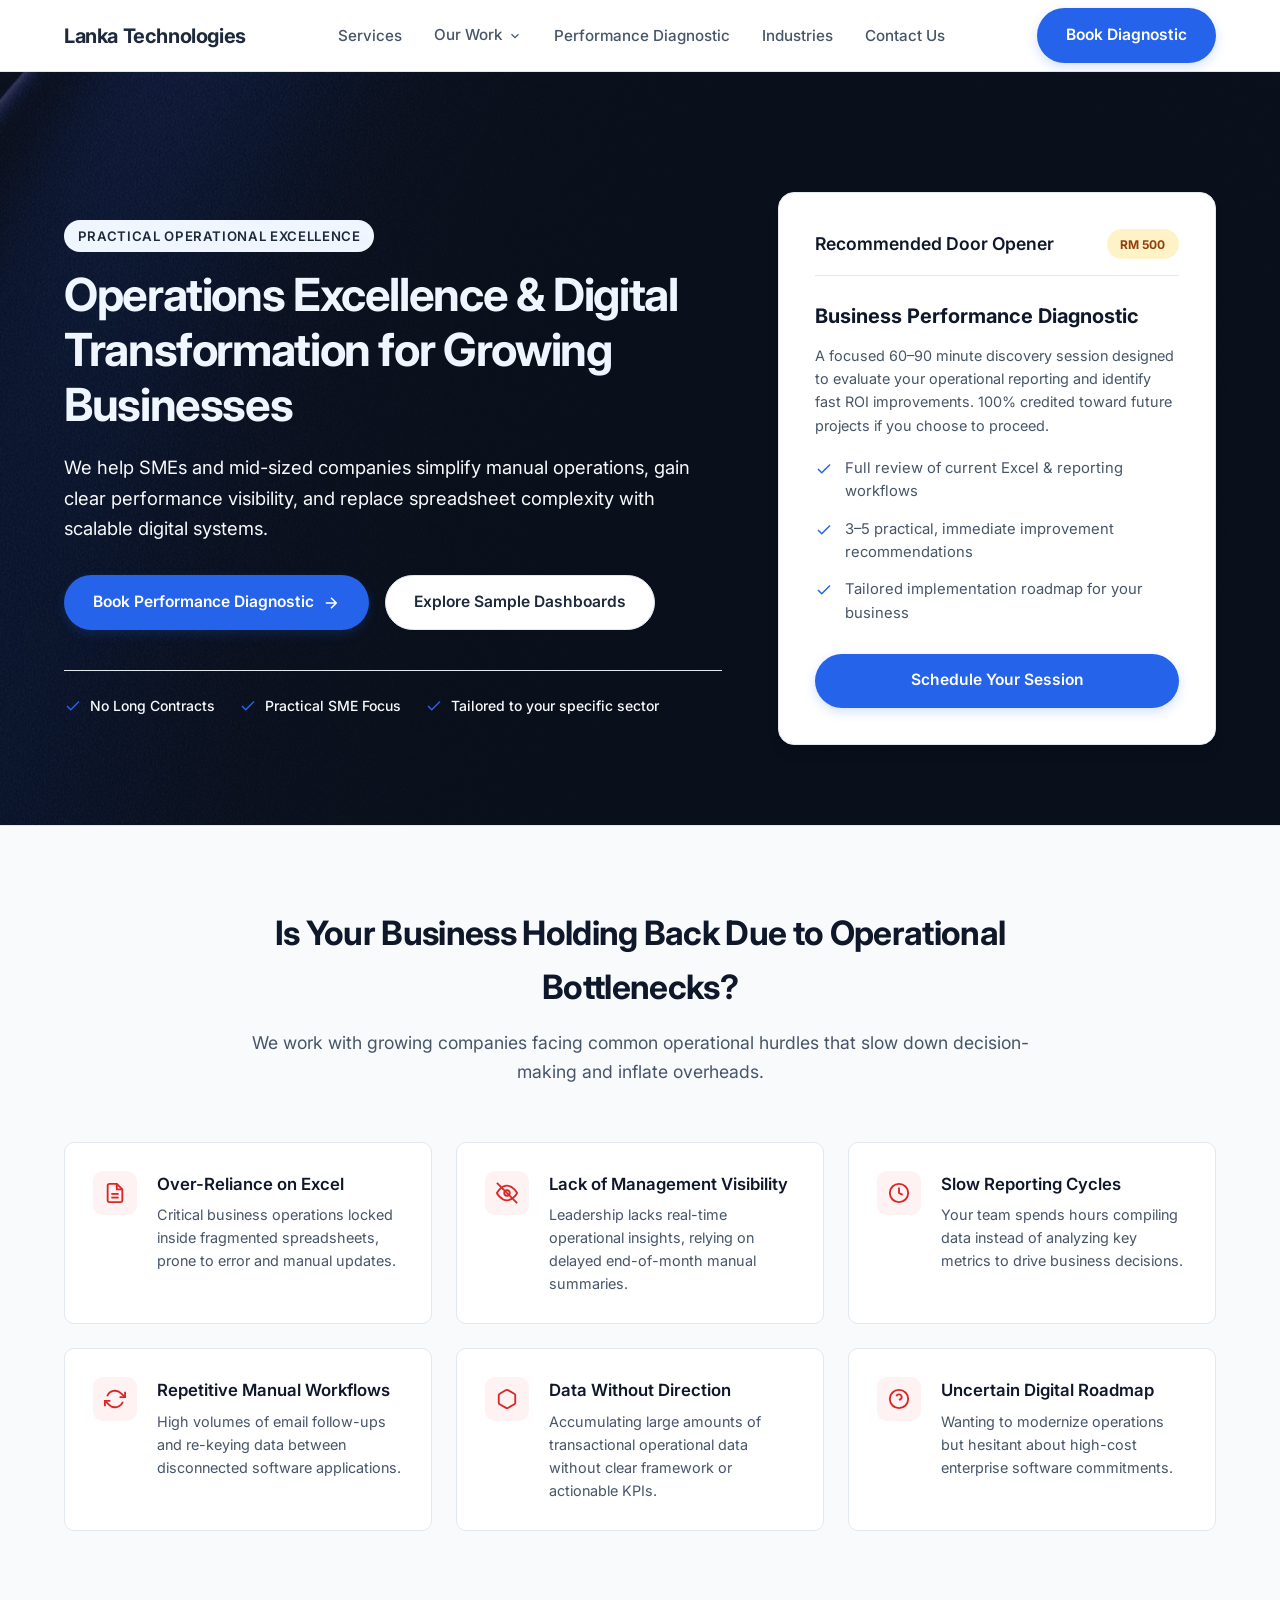
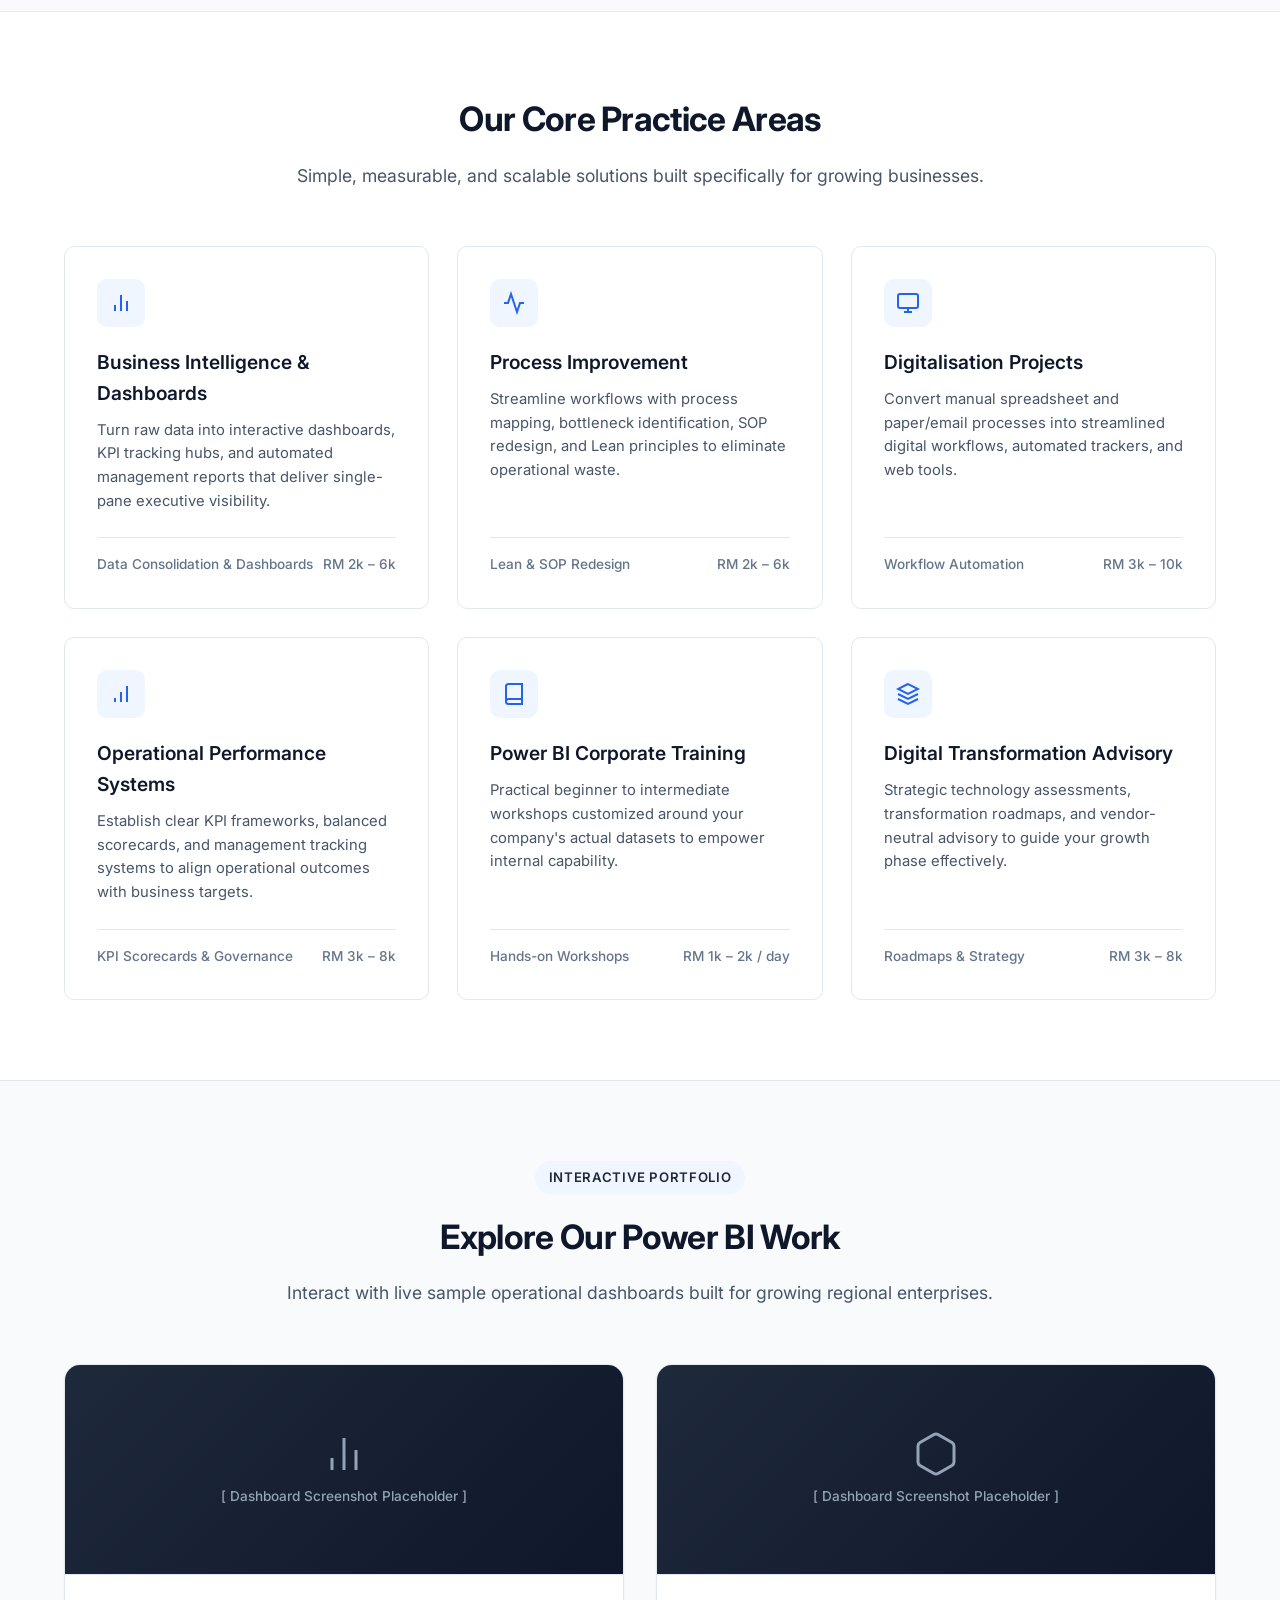
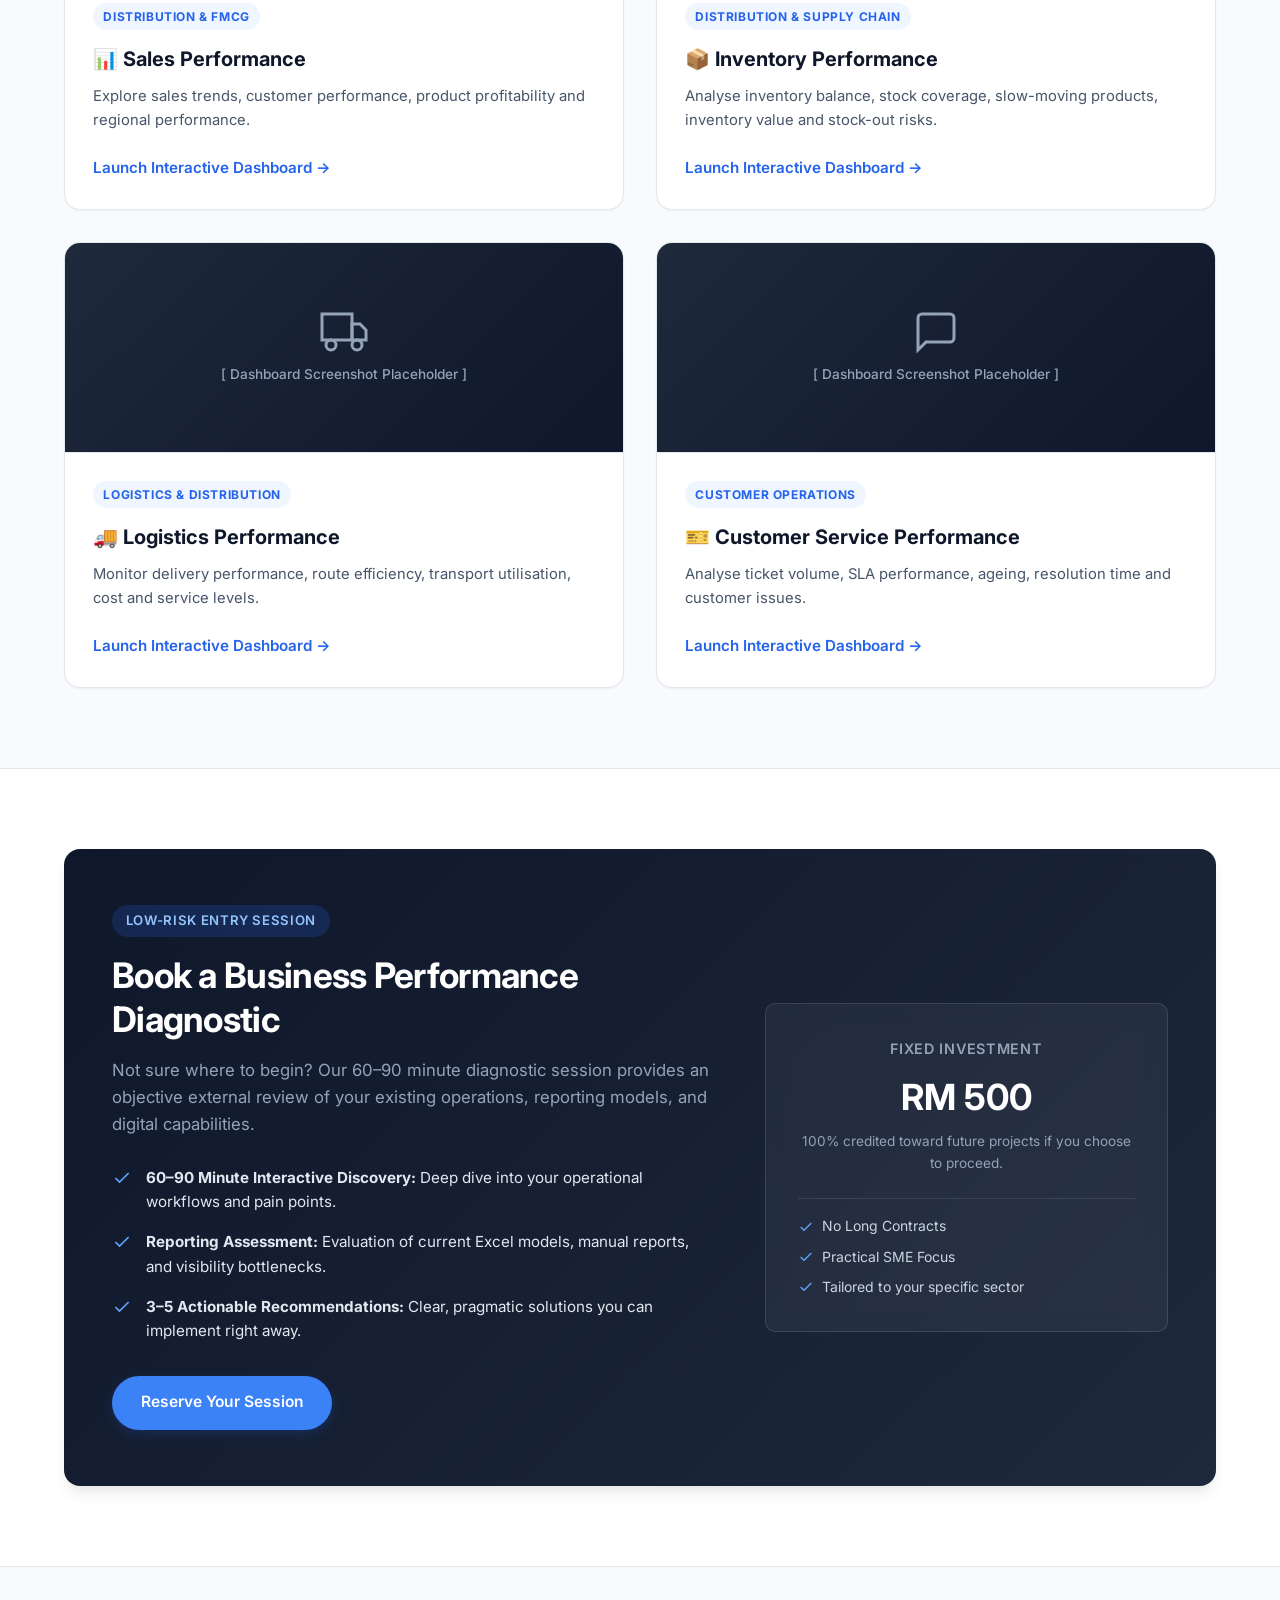
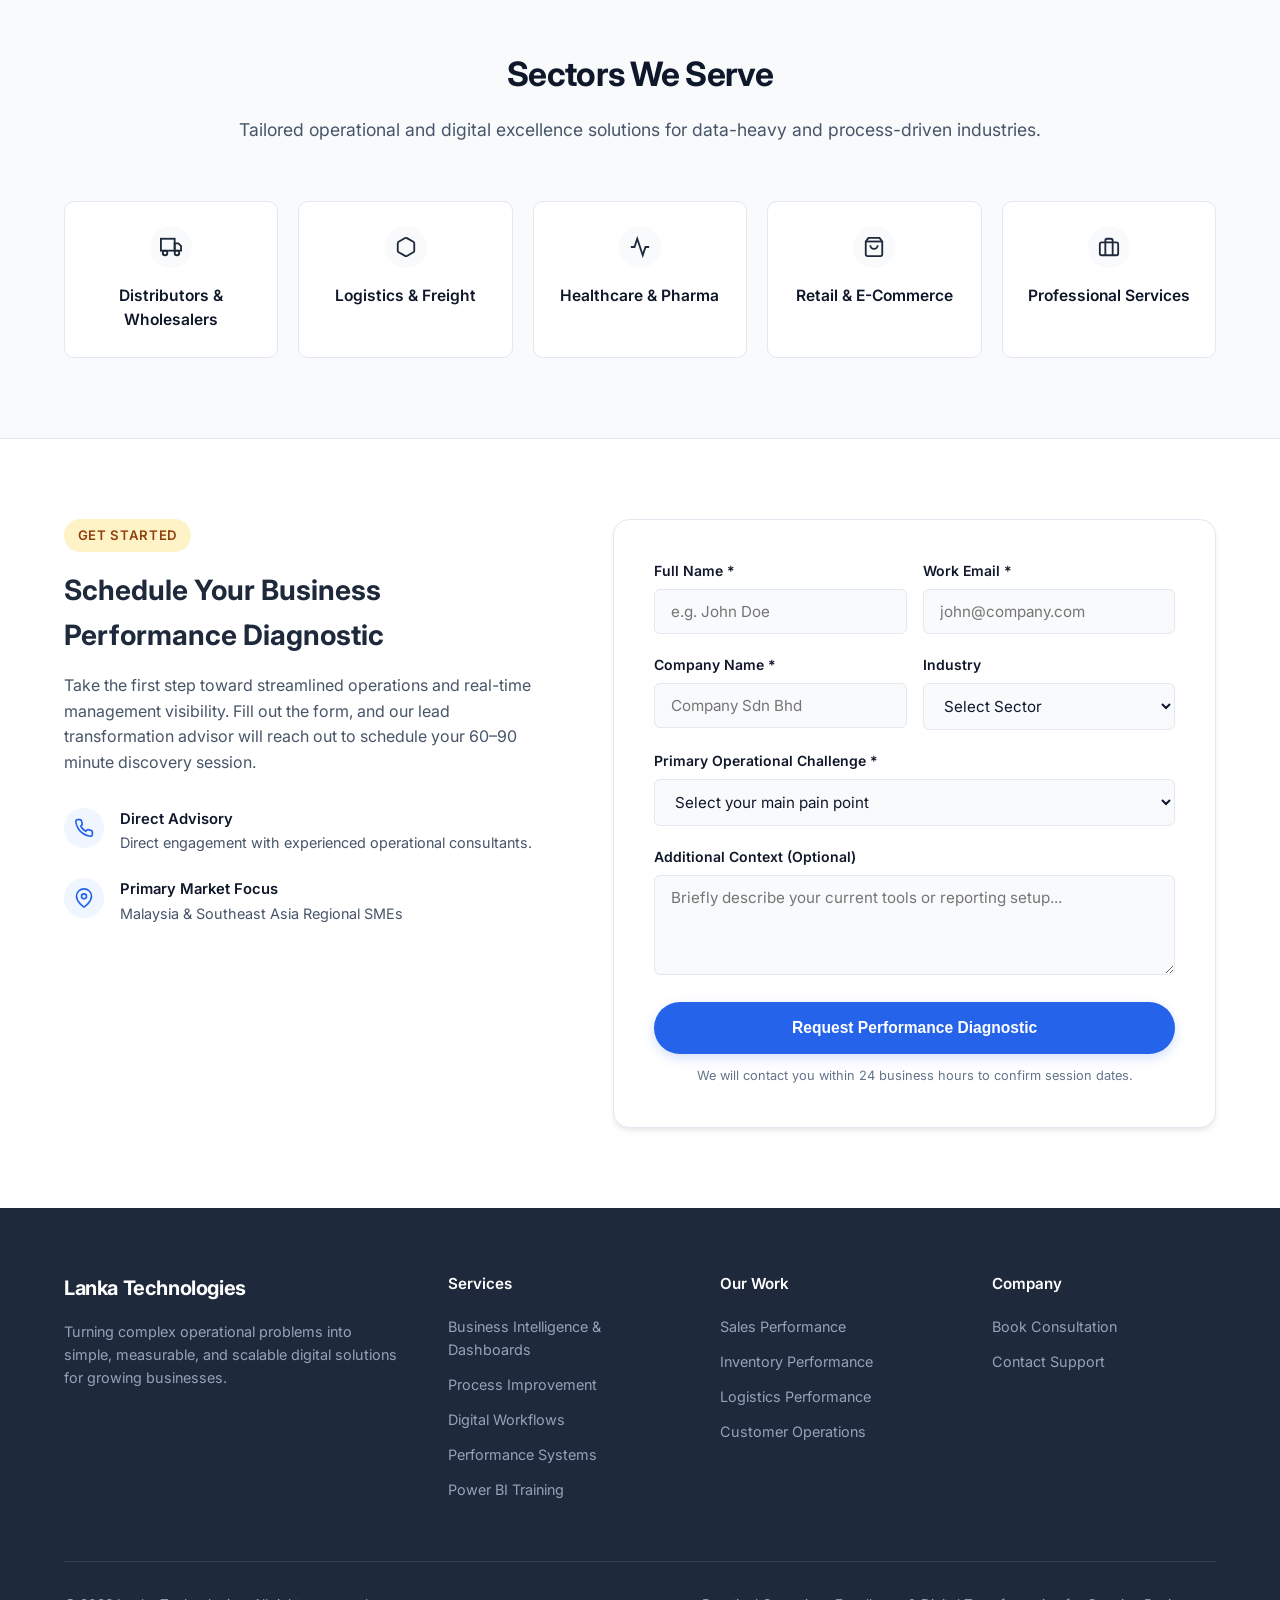
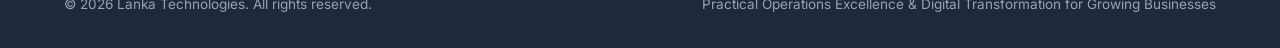
==== index.html @ 957563a3 "Add files via upload adding our work section and powerbi dashboard placeholders" ====
<!DOCTYPE html>
<html lang="en">
<head>
    <meta charset="UTF-8">
    <meta name="viewport" content="width=device-width, initial-scale=1.0">
    <title>Lanka Technologies | Operational Excellence & Digital Transformation</title>
    <meta name="description" content="Practical digital transformation, Business Intelligence dashboards, and process optimization for growing businesses and SMEs.">
    
    <!-- Google Fonts: Inter -->
    <link rel="preconnect" href="https://fonts.googleapis.com">
    <link rel="preconnect" href="https://fonts.gstatic.com" crossorigin>
    <link href="https://fonts.googleapis.com/css2?family=Inter:wght@300;400;500;600;700&display=swap" rel="stylesheet">
    
    <style>
        /* ==========================================================================
           1. RESET & VARIABLES
           ========================================================================== */
        :root {
            --bg-main: #FFFFFF;
            --bg-secondary: #F8FAFC;
            --bg-accent: #F1F5F9;
            --bg-card: #FFFFFF;
            
            --text-primary: #0F172A;
            --text-secondary: #475569;
            --text-muted: #64748B;
            --text-light: #F8FAFC;

            --brand-primary: #1E293B;
            --brand-accent: #2563EB;
            --brand-accent-hover: #1D4ED8;
            --brand-light: #EFF6FF;
            --border-color: #E2E8F0;

            --shadow-sm: 0 1px 2px 0 rgba(0, 0, 0, 0.05);
            --shadow-md: 0 4px 6px -1px rgba(0, 0, 0, 0.07), 0 2px 4px -1px rgba(0, 0, 0, 0.04);
            --shadow-lg: 0 10px 15px -3px rgba(0, 0, 0, 0.08), 0 4px 6px -2px rgba(0, 0, 0, 0.03);

            --radius-sm: 6px;
            --radius-md: 10px;
            --radius-lg: 16px;
            --radius-pill: 9999px;

            --font-family: 'Inter', system-ui, -apple-system, BlinkMacSystemFont, "Segoe UI", Roboto, sans-serif;
            --transition: all 0.25s ease-in-out;
        }

        *, *::before, *::after {
            box-sizing: border-box;
            margin: 0;
            padding: 0;
        }

        html {
            scroll-behavior: smooth;
            font-size: 16px;
        }

        body {
            font-family: var(--font-family);
            background-color: var(--bg-main);
            color: var(--text-primary);
            line-height: 1.6;
            -webkit-font-smoothing: antialiased;
        }

        a {
            color: inherit;
            text-decoration: none;
        }

        ul {
            list-style: none;
        }

        img {
            max-width: 100%;
            display: block;
        }

        /* ==========================================================================
           2. REUSABLE COMPONENTS & UTILITIES
           ========================================================================== */
        .container {
            width: 100%;
            max-width: 1200px;
            margin: 0 auto;
            padding: 0 1.5rem;
        }

        .section {
            padding: 5rem 0;
        }

        .section-gray {
            background-color: var(--bg-secondary);
            border-top: 1px solid var(--border-color);
            border-bottom: 1px solid var(--border-color);
        }

        .badge {
            display: inline-block;
            padding: 0.35rem 0.85rem;
            background-color: var(--brand-light);
            color: var(--brand-primary);
            font-size: 0.825rem;
            font-weight: 600;
            border-radius: var(--radius-pill);
            text-transform: uppercase;
            letter-spacing: 0.05em;
            margin-bottom: 1rem;
        }

        .section-header {
            text-align: center;
            max-width: 820px;
            margin: 0 auto 3.5rem auto;
        }

        .section-header h2 {
            font-size: 2.1rem;
            font-weight: 700;
            color: var(--text-primary);
            letter-spacing: -0.02em;
            margin-bottom: 1rem;
        }

        .section-header p {
            font-size: 1.1rem;
            color: var(--text-secondary);
        }

        /* Buttons (Soft & Rounded) */
        .btn {
            display: inline-flex;
            align-items: center;
            justify-content: center;
            gap: 0.5rem;
            padding: 0.85rem 1.75rem;
            font-size: 0.975rem;
            font-weight: 600;
            border-radius: var(--radius-pill);
            transition: var(--transition);
            cursor: pointer;
            border: 1px solid transparent;
            text-align: center;
        }

        .btn-primary {
            background-color: var(--brand-accent);
            color: #FFFFFF;
            box-shadow: 0 4px 12px rgba(37, 99, 235, 0.2);
        }

        .btn-primary:hover {
            background-color: var(--brand-accent-hover);
            box-shadow: 0 6px 16px rgba(37, 99, 235, 0.3);
            transform: translateY(-1px);
        }

        .btn-primary:disabled {
            background-color: #93C5FD;
            cursor: not-allowed;
            transform: none;
            box-shadow: none;
        }

        .btn-secondary {
            background-color: #FFFFFF;
            color: var(--brand-primary);
            border-color: var(--border-color);
            box-shadow: var(--shadow-sm);
        }

        .btn-secondary:hover {
            background-color: var(--bg-accent);
            border-color: #CBD5E1;
            transform: translateY(-1px);
        }

        .btn-block {
            width: 100%;
        }

        /* Card Component */
        .card {
            background: var(--bg-card);
            border: 1px solid var(--border-color);
            border-radius: var(--radius-md);
            padding: 2rem;
            transition: var(--transition);
        }

        .card:hover {
            box-shadow: var(--shadow-md);
            border-color: #CBD5E1;
        }

        /* ==========================================================================
           3. NAVBAR & DROPDOWN MENU
           ========================================================================== */
        .navbar {
            position: sticky;
            top: 0;
            z-index: 1000;
            background-color: rgba(255, 255, 255, 0.95);
            backdrop-filter: blur(8px);
            border-bottom: 1px solid var(--border-color);
            height: 72px;
            display: flex;
            align-items: center;
        }

        .navbar .container {
            display: flex;
            align-items: center;
            justify-content: space-between;
        }

        .logo {
            display: flex;
            align-items: center;
            gap: 0.6rem;
            font-weight: 700;
            font-size: 1.25rem;
            color: var(--brand-primary);
            letter-spacing: -0.02em;
        }

        .nav-links {
            display: flex;
            align-items: center;
            gap: 2rem;
        }

        .nav-links a {
            font-size: 0.95rem;
            font-weight: 500;
            color: var(--text-secondary);
            transition: var(--transition);
        }

        .nav-links a:hover {
            color: var(--brand-accent);
        }

        .nav-cta {
            display: flex;
            align-items: center;
            gap: 1rem;
        }

        .dropdown {
            position: relative;
        }

        .dropdown-toggle {
            display: flex;
            align-items: center;
            gap: 0.35rem;
            cursor: pointer;
            font-weight: 500;
            color: var(--text-secondary);
        }

        .dropdown-menu {
            position: absolute;
            top: 100%;
            left: 0;
            background: #FFFFFF;
            border: 1px solid var(--border-color);
            border-radius: var(--radius-md);
            box-shadow: var(--shadow-lg);
            min-width: 270px;
            padding: 0.5rem 0;
            opacity: 0;
            visibility: hidden;
            transform: translateY(10px);
            transition: var(--transition);
            z-index: 1100;
        }

        .dropdown:hover .dropdown-menu {
            opacity: 1;
            visibility: visible;
            transform: translateY(0);
        }

        .dropdown-menu a {
            display: block;
            padding: 0.65rem 1.25rem;
            font-size: 0.9rem;
            color: var(--text-primary);
            transition: var(--transition);
        }

        .dropdown-menu a:hover {
            background-color: var(--brand-light);
            color: var(--brand-accent);
        }

        .hamburger {
            display: none;
            background: none;
            border: none;
            cursor: pointer;
            padding: 0.5rem;
        }

        .hamburger span {
            display: block;
            width: 24px;
            height: 2px;
            background-color: var(--brand-primary);
            margin: 5px 0;
            transition: var(--transition);
        }

        /* ==========================================================================
           4. HERO SECTION
           ========================================================================== */
        .hero {
            position: relative;
            overflow: hidden;
            background-color: #0F172A;
            color: var(--text-primary);
            padding: 120px 0 80px;
        }

        .hero::before {
            content: '';
            position: absolute;
            top: 0; left: 0; right: 0; bottom: 0;
            background-image: url('images/hero-bg4.jpg');
            background-position: center;
            background-repeat: no-repeat;
            opacity: 0.35;
            z-index: 0;
            pointer-events: none;
        }

        .hero .container, .hero > * {
            position: relative;
            z-index: 1;
        }

        .hero-grid {
            display: grid;
            grid-template-columns: 1.2fr 0.8fr;
            gap: 3.5rem;
            align-items: center;
        }

        .hero-content h1 {
            font-size: 2.85rem;
            line-height: 1.2;
            font-weight: 700;
            color: var(--brand-light);
            letter-spacing: -0.03em;
            margin-bottom: 1.25rem;
        }

        .hero-content p {
            font-size: 1.15rem;
            color: var(--text-light);
            margin-bottom: 2rem;
            line-height: 1.65;
        }

        .hero-actions {
            display: flex;
            align-items: center;
            gap: 1rem;
            flex-wrap: wrap;
            margin-bottom: 2.5rem;
        }

        .hero-features {
            display: flex;
            gap: 1.5rem;
            padding-top: 1.5rem;
            border-top: 1px solid var(--border-color);
        }

        .hero-feature-item {
            display: flex;
            align-items: center;
            gap: 0.5rem;
            font-size: 0.875rem;
            font-weight: 500;
            color: var(--text-light);
        }

        .hero-feature-item svg {
            color: var(--brand-accent);
            flex-shrink: 0;
        }

        .hero-card {
            background: #FFFFFF;
            border: 1px solid var(--border-color);
            border-radius: var(--radius-lg);
            padding: 2.25rem;
            box-shadow: var(--shadow-lg);
            position: relative;
        }

        .hero-card-header {
            display: flex;
            align-items: center;
            justify-content: space-between;
            margin-bottom: 1.5rem;
            padding-bottom: 1rem;
            border-bottom: 1px solid var(--border-color);
        }

        .hero-card-header h3 {
            font-size: 1.1rem;
            font-weight: 600;
        }

        .pill-badge {
            background-color: #FEF3C7;
            color: #92400E;
            font-size: 0.75rem;
            font-weight: 700;
            padding: 0.35rem 0.85rem;
            border-radius: var(--radius-pill);
        }

        .hero-card-list {
            margin-bottom: 1.75rem;
        }

        .hero-card-list li {
            display: flex;
            align-items: flex-start;
            gap: 0.75rem;
            font-size: 0.925rem;
            color: var(--text-secondary);
            margin-bottom: 0.85rem;
        }

        .hero-card-list svg {
            color: var(--brand-accent);
            flex-shrink: 0;
            margin-top: 3px;
        }

        /* ==========================================================================
           5. PAIN POINTS SECTION
           ========================================================================== */
        .pain-points-grid {
            display: grid;
            grid-template-columns: repeat(auto-fit, minmax(320px, 1fr));
            gap: 1.5rem;
        }

        .pain-card {
            background: var(--bg-card);
            border: 1px solid var(--border-color);
            border-radius: var(--radius-md);
            padding: 1.75rem;
            display: flex;
            gap: 1.25rem;
            transition: var(--transition);
        }

        .pain-card:hover {
            border-color: #CBD5E1;
            box-shadow: var(--shadow-sm);
        }

        .pain-icon {
            width: 44px; height: 44px;
            background-color: #FEF2F2;
            color: #DC2626;
            border-radius: var(--radius-md);
            display: flex; align-items: center; justify-content: center;
            flex-shrink: 0;
        }

        .pain-card h3 {
            font-size: 1.05rem;
            font-weight: 600;
            margin-bottom: 0.35rem;
            color: var(--text-primary);
        }

        .pain-card p {
            font-size: 0.9rem;
            color: var(--text-secondary);
        }

        /* ==========================================================================
           6. SERVICES SECTION
           ========================================================================== */
        .services-grid {
            display: grid;
            grid-template-columns: repeat(auto-fit, minmax(340px, 1fr));
            gap: 1.75rem;
        }

        .service-card {
            display: flex;
            flex-direction: column;
            justify-content: space-between;
            height: 100%;
        }

        .service-icon {
            width: 48px; height: 48px;
            background: var(--brand-light);
            color: var(--brand-accent);
            border-radius: var(--radius-md);
            display: flex; align-items: center; justify-content: center;
            margin-bottom: 1.25rem;
        }

        .service-card h3 {
            font-size: 1.2rem;
            font-weight: 600;
            margin-bottom: 0.65rem;
            color: var(--text-primary);
        }

        .service-card p {
            font-size: 0.925rem;
            color: var(--text-secondary);
            margin-bottom: 1.5rem;
            flex-grow: 1;
        }

        .service-footer {
            padding-top: 1rem;
            border-top: 1px solid var(--border-color);
            display: flex; align-items: center; justify-content: space-between;
            font-size: 0.85rem;
            color: var(--text-muted);
            font-weight: 500;
        }

        /* ==========================================================================
           7. OUR WORK / SAMPLE DASHBOARDS (2x2 GRID)
           ========================================================================== */
        .dashboard-grid {
            display: grid;
            grid-template-columns: repeat(2, 1fr);
            gap: 2rem;
        }

        .dashboard-card {
            background: var(--bg-card);
            border: 1px solid var(--border-color);
            border-radius: var(--radius-lg);
            overflow: hidden;
            display: flex;
            flex-direction: column;
            transition: var(--transition);
            box-shadow: var(--shadow-sm);
        }

        .dashboard-card:hover {
            transform: translateY(-4px);
            box-shadow: var(--shadow-lg);
            border-color: #CBD5E1;
        }

        .dashboard-img-placeholder {
            width: 100%;
            height: 210px;
            background: linear-gradient(135deg, #1E293B 0%, #0F172A 100%);
            display: flex;
            flex-direction: column;
            align-items: center;
            justify-content: center;
            color: #94A3B8;
            position: relative;
            overflow: hidden;
            border-bottom: 1px solid var(--border-color);
        }

        .dashboard-card-body {
            padding: 1.75rem;
            display: flex;
            flex-direction: column;
            flex-grow: 1;
        }

        .dashboard-industry-badge {
            display: inline-block;
            font-size: 0.75rem;
            font-weight: 700;
            text-transform: uppercase;
            letter-spacing: 0.05em;
            color: var(--brand-accent);
            background: var(--brand-light);
            padding: 0.25rem 0.65rem;
            border-radius: var(--radius-pill);
            margin-bottom: 0.85rem;
            align-self: flex-start;
        }

        .dashboard-card-title {
            font-size: 1.25rem;
            font-weight: 700;
            color: var(--text-primary);
            margin-bottom: 0.6rem;
        }

        .dashboard-card-desc {
            font-size: 0.925rem;
            color: var(--text-secondary);
            margin-bottom: 1.5rem;
            flex-grow: 1;
            line-height: 1.6;
        }

        .dashboard-link-btn {
            display: inline-flex;
            align-items: center;
            gap: 0.4rem;
            color: var(--brand-accent);
            font-weight: 600;
            font-size: 0.95rem;
            transition: var(--transition);
            text-decoration: none;
        }

        .dashboard-link-btn:hover {
            color: var(--brand-accent-hover);
            transform: translateX(4px);
        }

        /* ==========================================================================
           8. DIAGNOSTIC ENTRY OFFER SECTION
           ========================================================================== */
        .diagnostic-banner {
            background: linear-gradient(135deg, #0F172A 0%, #1E293B 100%);
            color: #FFFFFF;
            border-radius: var(--radius-lg);
            padding: 3.5rem 3rem;
            box-shadow: var(--shadow-lg);
            position: relative;
            overflow: hidden;
        }

        .diagnostic-grid {
            display: grid;
            grid-template-columns: 1.2fr 0.8fr;
            gap: 3rem;
            align-items: center;
        }

        .diagnostic-banner h2 {
            font-size: 2.2rem;
            font-weight: 700;
            margin-bottom: 1rem;
            line-height: 1.25;
            letter-spacing: -0.02em;
        }

        .diagnostic-banner p {
            font-size: 1.05rem;
            color: #94A3B8;
            margin-bottom: 1.75rem;
            line-height: 1.6;
        }

        .diagnostic-features {
            display: grid;
            grid-template-columns: 1fr;
            gap: 1rem;
            margin-bottom: 2rem;
        }

        .diagnostic-item {
            display: flex; align-items: flex-start; gap: 0.85rem;
        }

        .diagnostic-item svg {
            color: #60A5FA; flex-shrink: 0; margin-top: 2px;
        }

        .diagnostic-item span {
            font-size: 0.95rem; color: #E2E8F0;
        }

        .diagnostic-pricing-box {
            background: rgba(255, 255, 255, 0.05);
            border: 1px solid rgba(255, 255, 255, 0.12);
            border-radius: var(--radius-md);
            padding: 2rem;
            text-align: center;
            backdrop-filter: blur(10px);
        }

        .diagnostic-pricing-box .price-tag {
            font-size: 2.25rem; font-weight: 700; color: #FFFFFF; margin: 0.5rem 0 0.25rem 0;
        }

        .diagnostic-pricing-box .price-sub {
            font-size: 0.85rem; color: #94A3B8; margin-bottom: 1.5rem;
        }

        /* ==========================================================================
           9. TARGET INDUSTRIES
           ========================================================================== */
        .industry-grid {
            display: grid;
            grid-template-columns: repeat(auto-fit, minmax(200px, 1fr));
            gap: 1.25rem;
        }

        .industry-card {
            background: var(--bg-card);
            border: 1px solid var(--border-color);
            border-radius: var(--radius-md);
            padding: 1.5rem;
            text-align: center;
            transition: var(--transition);
        }

        .industry-card:hover {
            border-color: var(--brand-accent);
            transform: translateY(-2px);
        }

        .industry-icon {
            width: 42px; height: 42px; margin: 0 auto 1rem auto;
            background: var(--bg-secondary); border-radius: 50%;
            display: flex; align-items: center; justify-content: center;
            color: var(--brand-primary);
        }

        .industry-card h4 {
            font-size: 0.975rem; font-weight: 600; color: var(--text-primary);
        }

        /* ==========================================================================
           10. CONTACT & BOOKING FORM SECTION
           ========================================================================== */
        .contact-grid {
            display: grid;
            grid-template-columns: 0.9fr 1.1fr;
            gap: 3.5rem;
            align-items: start;
        }

        .contact-info h3 {
            font-size: 1.75rem; font-weight: 700; margin-bottom: 1rem; color: var(--brand-primary);
        }

        .contact-info p {
            font-size: 1rem; color: var(--text-secondary); margin-bottom: 2rem;
        }

        .contact-detail-item {
            display: flex; align-items: flex-start; gap: 1rem; margin-bottom: 1.5rem;
        }

        .contact-detail-icon {
            width: 40px; height: 40px; background-color: var(--brand-light);
            color: var(--brand-accent); border-radius: 50%;
            display: flex; align-items: center; justify-content: center; flex-shrink: 0;
        }

        .contact-detail-text h4 {
            font-size: 0.925rem; font-weight: 600; color: var(--text-primary);
        }

        .contact-detail-text p {
            font-size: 0.9rem; color: var(--text-secondary); margin-bottom: 0;
        }

        .booking-form-card {
            background: #FFFFFF;
            border: 1px solid var(--border-color);
            border-radius: var(--radius-lg);
            padding: 2.5rem;
            box-shadow: var(--shadow-md);
        }

        .form-group { margin-bottom: 1.25rem; }

        .form-row {
            display: grid; grid-template-columns: 1fr 1fr; gap: 1rem;
        }

        .form-group label {
            display: block; font-size: 0.875rem; font-weight: 600;
            color: var(--text-primary); margin-bottom: 0.4rem;
        }

        .form-control {
            width: 100%; padding: 0.75rem 1rem; font-size: 0.95rem;
            font-family: inherit; border: 1px solid var(--border-color);
            border-radius: var(--radius-sm); background-color: var(--bg-secondary);
            color: var(--text-primary); transition: var(--transition);
        }

        .form-control:focus {
            outline: none; border-color: var(--brand-accent);
            background-color: #FFFFFF; box-shadow: 0 0 0 3px rgba(37, 99, 235, 0.12);
        }

        textarea.form-control { resize: vertical; min-height: 100px; }

        .form-note {
            font-size: 0.8rem; color: var(--text-muted); margin-top: 0.75rem; text-align: center;
        }

        /* ==========================================================================
           11. FOOTER & MODAL
           ========================================================================== */
        .footer {
            background-color: var(--brand-primary); color: #94A3B8;
            padding: 4rem 0 2rem 0; font-size: 0.9rem;
        }

        .footer-grid {
            display: grid; grid-template-columns: 1.5fr 1fr 1fr 1fr;
            gap: 3rem; margin-bottom: 3rem;
        }

        .footer-brand .logo { color: #FFFFFF; margin-bottom: 1rem; }

        .footer-brand p { font-size: 0.9rem; line-height: 1.6; margin-bottom: 1.5rem; }

        .footer-column h4 { color: #FFFFFF; font-size: 0.95rem; font-weight: 600; margin-bottom: 1.2rem; }

        .footer-column ul li { margin-bottom: 0.75rem; }

        .footer-column ul a { transition: var(--transition); }

        .footer-column ul a:hover { color: #FFFFFF; }

        .footer-bottom {
            padding-top: 2rem; border-top: 1px solid rgba(255, 255, 255, 0.1);
            display: flex; align-items: center; justify-content: space-between; font-size: 0.85rem;
        }

        .modal-overlay {
            position: fixed; top: 0; left: 0; width: 100%; height: 100%;
            background: rgba(15, 23, 42, 0.6); display: flex;
            align-items: center; justify-content: center; z-index: 2000;
            opacity: 0; visibility: hidden; transition: var(--transition);
        }

        .modal-overlay.active { opacity: 1; visibility: visible; }

        .modal-card {
            background: #FFFFFF; padding: 2.5rem; border-radius: var(--radius-lg);
            max-width: 480px; width: 90%; text-align: center; box-shadow: var(--shadow-lg);
        }

        .modal-icon {
            width: 56px; height: 56px; background: #DCFCE7; color: #166534;
            border-radius: 50%; display: flex; align-items: center; justify-content: center;
            margin: 0 auto 1.25rem auto;
        }

        .modal-card h3 { font-size: 1.35rem; margin-bottom: 0.5rem; color: var(--text-primary); }

        .modal-card p { color: var(--text-secondary); font-size: 0.95rem; margin-bottom: 1.5rem; }

        /* ==========================================================================
           12. RESPONSIVE BREAKPOINTS
           ========================================================================== */
        @media (max-width: 992px) {
            .hero-grid, .diagnostic-grid, .contact-grid {
                grid-template-columns: 1fr; gap: 2.5rem;
            }
            .hero-content h1 { font-size: 2.35rem; }
            .footer-grid { grid-template-columns: 1fr 1fr; }
        }

        @media (max-width: 868px) {
            .dashboard-grid { grid-template-columns: 1fr; }
            .nav-links, .nav-cta { display: none; }
            .hamburger { display: block; }
            .nav-links.mobile-active {
                display: flex; flex-direction: column; position: absolute;
                top: 72px; left: 0; width: 100%; background-color: #FFFFFF;
                border-bottom: 1px solid var(--border-color); padding: 1.5rem;
                gap: 1.25rem; box-shadow: var(--shadow-md);
            }
            .dropdown-menu {
                position: static; opacity: 1; visibility: visible;
                transform: none; box-shadow: none; border: none; padding-left: 1rem; display: none;
            }
            .dropdown.active .dropdown-menu { display: block; }
            .form-row { grid-template-columns: 1fr; }
            .footer-grid { grid-template-columns: 1fr; }
            .footer-bottom { flex-direction: column; gap: 1rem; text-align: center; }
            .diagnostic-banner { padding: 2.25rem 1.5rem; }
        }

        /* ==========================================================================
           13. POWERBI CONTAINER
           ========================================================================== */
        .embed-container {
            position: relative;
            padding-bottom: 56.25%; /* 16:9 Aspect Ratio */
            height: 0;
            overflow: hidden;
            max-width: 100%;
            background: #0F172A;
            border-radius: var(--radius-lg);
            box-shadow: var(--shadow-lg);
            border: 1px solid var(--border-color);
        }
        .embed-container iframe, .embed-placeholder {
            position: absolute;
            top: 0;
            left: 0;
            width: 100%;
            height: 100%;
            border: 0;
        }
        .embed-placeholder {
            display: flex;
            flex-direction: column;
            align-items: center;
            justify-content: center;
            color: #94A3B8;
            padding: 2rem;
            text-align: center;
        }
        .page-header {
            padding: 3rem 0 2rem 0;
            background-color: var(--bg-secondary);
            border-bottom: 1px solid var(--border-color);
        }
    </style>
</head>
<body>

    <!-- ================= NAVBAR ================= -->
    <nav class="navbar">
        <div class="container">
            <a href="index.html" class="logo">
                <span>Lanka Technologies</span>
            </a>

            <ul class="nav-links" id="navLinks">
                <li><a href="#services">Services</a></li>

                <!-- "Our Work" Dropdown Menu -->
                <li class="dropdown">
                    <a href="#work" class="dropdown-toggle">
                        Our Work
                        <svg width="14" height="14" viewBox="0 0 24 24" fill="none" stroke="currentColor" stroke-width="2"><polyline points="6 9 12 15 18 9"/></svg>
                    </a>
                    <div class="dropdown-menu">
                        <a href="sales-performance.html">📊 Sales Performance Dashboard</a>
                        <a href="inventory-performance.html">📦 Inventory Performance Dashboard</a>
                        <a href="logistics-performance.html">🚚 Logistics Performance Dashboard</a>
                        <a href="customer-service-performance.html">🎫 Customer Service Dashboard</a>
                    </div>
                </li>

                <li><a href="#diagnostic">Performance Diagnostic</a></li>
                <li><a href="#industries">Industries</a></li>
                <li><a href="#contact">Contact Us</a></li>
            </ul>

            <div class="nav-cta">
                <a href="#contact" class="btn btn-primary">Book Diagnostic</a>
            </div>

            <button class="hamburger" id="hamburgerBtn" aria-label="Toggle navigation">
                <span></span>
                <span></span>
                <span></span>
            </button>
        </div>
    </nav>

    <!-- ================= HERO SECTION ================= -->
    <header class="hero">
        <div class="container">
            <div class="hero-grid">
                <div class="hero-content">
                    <span class="badge">Practical Operational Excellence</span>
                    <h1>Operations Excellence & Digital Transformation for Growing Businesses</h1>
                    <p>We help SMEs and mid-sized companies simplify manual operations, gain clear performance visibility, and replace spreadsheet complexity with scalable digital systems.</p>

                    <div class="hero-actions">
                        <a href="#contact" class="btn btn-primary">
                            Book Performance Diagnostic
                            <svg width="18" height="18" viewBox="0 0 24 24" fill="none" stroke="currentColor" stroke-width="2"><path d="M5 12h14M12 5l7 7-7 7"/></svg>
                        </a>
                        <a href="#work" class="btn btn-secondary">Explore Sample Dashboards</a>
                    </div>

                    <div class="hero-features">
                        <div class="hero-feature-item">
                            <svg width="18" height="18" viewBox="0 0 24 24" fill="none" stroke="currentColor" stroke-width="2"><polyline points="20 6 9 17 4 12"/></svg>
                            <span>No Long Contracts</span>
                        </div>
                        <div class="hero-feature-item">
                            <svg width="18" height="18" viewBox="0 0 24 24" fill="none" stroke="currentColor" stroke-width="2"><polyline points="20 6 9 17 4 12"/></svg>
                            <span>Practical SME Focus</span>
                        </div>
                        <div class="hero-feature-item">
                            <svg width="18" height="18" viewBox="0 0 24 24" fill="none" stroke="currentColor" stroke-width="2"><polyline points="20 6 9 17 4 12"/></svg>
                            <span>Tailored to your specific sector</span>
                        </div>
                    </div>
                </div>

                <!-- Hero Spotlight Box -->
                <div class="hero-card">
                    <div class="hero-card-header">
                        <h3>Recommended Door Opener</h3>
                        <span class="pill-badge">RM 500</span>
                    </div>
                    <h4 style="font-size: 1.25rem; font-weight: 700; margin-bottom: 0.75rem;">Business Performance Diagnostic</h4>
                    <p style="font-size: 0.9rem; color: var(--text-secondary); margin-bottom: 1.25rem;">
                        A focused 60–90 minute discovery session designed to evaluate your operational reporting and identify fast ROI improvements. 100% credited toward future projects if you choose to proceed.
                    </p>
                    <ul class="hero-card-list">
                        <li>
                            <svg width="18" height="18" viewBox="0 0 24 24" fill="none" stroke="currentColor" stroke-width="2"><polyline points="20 6 9 17 4 12"/></svg>
                            <span>Full review of current Excel & reporting workflows</span>
                        </li>
                        <li>
                            <svg width="18" height="18" viewBox="0 0 24 24" fill="none" stroke="currentColor" stroke-width="2"><polyline points="20 6 9 17 4 12"/></svg>
                            <span>3–5 practical, immediate improvement recommendations</span>
                        </li>
                        <li>
                            <svg width="18" height="18" viewBox="0 0 24 24" fill="none" stroke="currentColor" stroke-width="2"><polyline points="20 6 9 17 4 12"/></svg>
                            <span>Tailored implementation roadmap for your business</span>
                        </li>
                    </ul>
                    <a href="#contact" class="btn btn-primary btn-block">Schedule Your Session</a>
                </div>
            </div>
        </div>
    </header>

    <!-- ================= PAIN POINTS SECTION ================= -->
    <section class="section section-gray">
        <div class="container">
            <div class="section-header">
                <h2>Is Your Business Holding Back Due to Operational Bottlenecks?</h2>
                <p>We work with growing companies facing common operational hurdles that slow down decision-making and inflate overheads.</p>
            </div>

            <div class="pain-points-grid">
                <div class="pain-card">
                    <div class="pain-icon">
                        <svg width="22" height="22" viewBox="0 0 24 24" fill="none" stroke="currentColor" stroke-width="2"><path d="M14 2H6a2 2 0 0 0-2 2v16a2 2 0 0 0 2 2h12a2 2 0 0 0 2-2V8z"/><polyline points="14 2 14 8 20 8"/><line x1="16" y1="13" x2="8" y2="13"/><line x1="16" y1="17" x2="8" y2="17"/></svg>
                    </div>
                    <div>
                        <h3>Over-Reliance on Excel</h3>
                        <p>Critical business operations locked inside fragmented spreadsheets, prone to error and manual updates.</p>
                    </div>
                </div>

                <div class="pain-card">
                    <div class="pain-icon">
                        <svg width="22" height="22" viewBox="0 0 24 24" fill="none" stroke="currentColor" stroke-width="2"><path d="M1 12s4-8 11-8 11 8 11 8-4 8-11 8-11-8-11-8z"/><circle cx="12" cy="12" r="3"/><line x1="1" y1="1" x2="23" y2="23"/></svg>
                    </div>
                    <div>
                        <h3>Lack of Management Visibility</h3>
                        <p>Leadership lacks real-time operational insights, relying on delayed end-of-month manual summaries.</p>
                    </div>
                </div>

                <div class="pain-card">
                    <div class="pain-icon">
                        <svg width="22" height="22" viewBox="0 0 24 24" fill="none" stroke="currentColor" stroke-width="2"><circle cx="12" cy="12" r="10"/><polyline points="12 6 12 12 16 14"/></svg>
                    </div>
                    <div>
                        <h3>Slow Reporting Cycles</h3>
                        <p>Your team spends hours compiling data instead of analyzing key metrics to drive business decisions.</p>
                    </div>
                </div>

                <div class="pain-card">
                    <div class="pain-icon">
                        <svg width="22" height="22" viewBox="0 0 24 24" fill="none" stroke="currentColor" stroke-width="2"><polyline points="23 4 23 10 17 10"/><polyline points="1 20 1 14 7 14"/><path d="M3.51 9a9 9 0 0 1 14.85-3.36L23 10M1 14l4.64 4.36A9 9 0 0 0 20.49 15"/></svg>
                    </div>
                    <div>
                        <h3>Repetitive Manual Workflows</h3>
                        <p>High volumes of email follow-ups and re-keying data between disconnected software applications.</p>
                    </div>
                </div>

                <div class="pain-card">
                    <div class="pain-icon">
                        <svg width="22" height="22" viewBox="0 0 24 24" fill="none" stroke="currentColor" stroke-width="2"><path d="M21 16V8a2 2 0 0 0-1-1.73l-7-4a2 2 0 0 0-2 0l-7 4A2 2 0 0 0 3 8v8a2 2 0 0 0 1 1.73l7 4a2 2 0 0 0 2 0l7-4A2 2 0 0 0 21 16z"/></svg>
                    </div>
                    <div>
                        <h3>Data Without Direction</h3>
                        <p>Accumulating large amounts of transactional operational data without clear framework or actionable KPIs.</p>
                    </div>
                </div>

                <div class="pain-card">
                    <div class="pain-icon">
                        <svg width="22" height="22" viewBox="0 0 24 24" fill="none" stroke="currentColor" stroke-width="2"><circle cx="12" cy="12" r="10"/><path d="M9.09 9a3 3 0 0 1 5.83 1c0 2-3 3-3 3"/><line x1="12" y1="17" x2="12.01" y2="17"/></svg>
                    </div>
                    <div>
                        <h3>Uncertain Digital Roadmap</h3>
                        <p>Wanting to modernize operations but hesitant about high-cost enterprise software commitments.</p>
                    </div>
                </div>
            </div>
        </div>
    </section>

    <!-- ================= SERVICES SECTION ================= -->
    <section class="section" id="services">
        <div class="container">
            <div class="section-header">
                <h2>Our Core Practice Areas</h2>
                <p>Simple, measurable, and scalable solutions built specifically for growing businesses.</p>
            </div>

            <div class="services-grid">
                <div class="card service-card">
                    <div>
                        <div class="service-icon">
                            <svg width="24" height="24" viewBox="0 0 24 24" fill="none" stroke="currentColor" stroke-width="2"><line x1="18" y1="20" x2="18" y2="10"/><line x1="12" y1="20" x2="12" y2="4"/><line x1="6" y1="20" x2="6" y2="14"/></svg>
                        </div>
                        <h3>Business Intelligence & Dashboards</h3>
                        <p>Turn raw data into interactive dashboards, KPI tracking hubs, and automated management reports that deliver single-pane executive visibility.</p>
                    </div>
                    <div class="service-footer">
                        <span>Data Consolidation & Dashboards</span>
                        <span>RM 2k – 6k</span>
                    </div>
                </div>

                <div class="card service-card">
                    <div>
                        <div class="service-icon">
                            <svg width="24" height="24" viewBox="0 0 24 24" fill="none" stroke="currentColor" stroke-width="2"><polyline points="22 12 18 12 15 21 9 3 6 12 2 12"/></svg>
                        </div>
                        <h3>Process Improvement</h3>
                        <p>Streamline workflows with process mapping, bottleneck identification, SOP redesign, and Lean principles to eliminate operational waste.</p>
                    </div>
                    <div class="service-footer">
                        <span>Lean & SOP Redesign</span>
                        <span>RM 2k – 6k</span>
                    </div>
                </div>

                <div class="card service-card">
                    <div>
                        <div class="service-icon">
                            <svg width="24" height="24" viewBox="0 0 24 24" fill="none" stroke="currentColor" stroke-width="2"><rect x="2" y="3" width="20" height="14" rx="2" ry="2"/><line x1="8" y1="21" x2="16" y2="21"/><line x1="12" y1="17" x2="12" y2="21"/></svg>
                        </div>
                        <h3>Digitalisation Projects</h3>
                        <p>Convert manual spreadsheet and paper/email processes into streamlined digital workflows, automated trackers, and web tools.</p>
                    </div>
                    <div class="service-footer">
                        <span>Workflow Automation</span>
                        <span>RM 3k – 10k</span>
                    </div>
                </div>

                <div class="card service-card">
                    <div>
                        <div class="service-icon">
                            <svg width="24" height="24" viewBox="0 0 24 24" fill="none" stroke="currentColor" stroke-width="2"><path d="M12 20V10"/><path d="M18 20V4"/><path d="M6 20v-4"/></svg>
                        </div>
                        <h3>Operational Performance Systems</h3>
                        <p>Establish clear KPI frameworks, balanced scorecards, and management tracking systems to align operational outcomes with business targets.</p>
                    </div>
                    <div class="service-footer">
                        <span>KPI Scorecards & Governance</span>
                        <span>RM 3k – 8k</span>
                    </div>
                </div>

                <div class="card service-card">
                    <div>
                        <div class="service-icon">
                            <svg width="24" height="24" viewBox="0 0 24 24" fill="none" stroke="currentColor" stroke-width="2"><path d="M4 19.5A2.5 2.5 0 0 1 6.5 17H20"/><path d="M6.5 2H20v20H6.5A2.5 2.5 0 0 1 4 19.5v-15A2.5 2.5 0 0 1 6.5 2z"/></svg>
                        </div>
                        <h3>Power BI Corporate Training</h3>
                        <p>Practical beginner to intermediate workshops customized around your company's actual datasets to empower internal capability.</p>
                    </div>
                    <div class="service-footer">
                        <span>Hands-on Workshops</span>
                        <span>RM 1k – 2k / day</span>
                    </div>
                </div>

                <div class="card service-card">
                    <div>
                        <div class="service-icon">
                            <svg width="24" height="24" viewBox="0 0 24 24" fill="none" stroke="currentColor" stroke-width="2"><polygon points="12 2 2 7 12 12 22 7 12 2"/><polyline points="2 17 12 22 22 17"/><polyline points="2 12 12 17 22 12"/></svg>
                        </div>
                        <h3>Digital Transformation Advisory</h3>
                        <p>Strategic technology assessments, transformation roadmaps, and vendor-neutral advisory to guide your growth phase effectively.</p>
                    </div>
                    <div class="service-footer">
                        <span>Roadmaps & Strategy</span>
                        <span>RM 3k – 8k</span>
                    </div>
                </div>
            </div>
        </div>
    </section>

    <!-- ================= OUR WORK / SAMPLE DASHBOARDS SECTION (2x2 GRID) ================= -->
    <section class="section section-gray" id="work">
        <div class="container">
            <div class="section-header">
                <span class="badge">Interactive Portfolio</span>
                <h2>Explore Our Power BI Work</h2>
                <p>Interact with live sample operational dashboards built for growing regional enterprises.</p>
            </div>

            <div class="dashboard-grid">
                <!-- Card 1: Sales Performance -->
                <div class="dashboard-card">
                    <div class="dashboard-img-placeholder">
                        <svg width="48" height="48" viewBox="0 0 24 24" fill="none" stroke="currentColor" stroke-width="1.5"><line x1="18" y1="20" x2="18" y2="10"/><line x1="12" y1="20" x2="12" y2="4"/><line x1="6" y1="20" x2="6" y2="14"/></svg>
                        <span style="font-size: 0.85rem; margin-top: 0.5rem; font-weight: 500;">[ Dashboard Screenshot Placeholder ]</span>
                    </div>
                    <div class="dashboard-card-body">
                        <span class="dashboard-industry-badge">Distribution & FMCG</span>
                        <h3 class="dashboard-card-title">📊 Sales Performance</h3>
                        <p class="dashboard-card-desc">Explore sales trends, customer performance, product profitability and regional performance.</p>
                        <a href="sales-performance.html" class="dashboard-link-btn">
                            Launch Interactive Dashboard &rarr;
                        </a>
                    </div>
                </div>

                <!-- Card 2: Inventory Performance -->
                <div class="dashboard-card">
                    <div class="dashboard-img-placeholder">
                        <svg width="48" height="48" viewBox="0 0 24 24" fill="none" stroke="currentColor" stroke-width="1.5"><path d="M21 16V8a2 2 0 0 0-1-1.73l-7-4a2 2 0 0 0-2 0l-7 4A2 2 0 0 0 3 8v8a2 2 0 0 0 1 1.73l7 4a2 2 0 0 0 2 0l7-4A2 2 0 0 0 21 16z"/></svg>
                        <span style="font-size: 0.85rem; margin-top: 0.5rem; font-weight: 500;">[ Dashboard Screenshot Placeholder ]</span>
                    </div>
                    <div class="dashboard-card-body">
                        <span class="dashboard-industry-badge">Distribution & Supply Chain</span>
                        <h3 class="dashboard-card-title">📦 Inventory Performance</h3>
                        <p class="dashboard-card-desc">Analyse inventory balance, stock coverage, slow-moving products, inventory value and stock-out risks.</p>
                        <a href="inventory-performance.html" class="dashboard-link-btn">
                            Launch Interactive Dashboard &rarr;
                        </a>
                    </div>
                </div>

                <!-- Card 3: Logistics Performance -->
                <div class="dashboard-card">
                    <div class="dashboard-img-placeholder">
                        <svg width="48" height="48" viewBox="0 0 24 24" fill="none" stroke="currentColor" stroke-width="1.5"><rect x="1" y="3" width="15" height="13"/><polygon points="16 8 20 8 23 11 23 16 16 16 16 8"/><circle cx="5.5" cy="18.5" r="2.5"/><circle cx="18.5" cy="18.5" r="2.5"/></svg>
                        <span style="font-size: 0.85rem; margin-top: 0.5rem; font-weight: 500;">[ Dashboard Screenshot Placeholder ]</span>
                    </div>
                    <div class="dashboard-card-body">
                        <span class="dashboard-industry-badge">Logistics & Distribution</span>
                        <h3 class="dashboard-card-title">🚚 Logistics Performance</h3>
                        <p class="dashboard-card-desc">Monitor delivery performance, route efficiency, transport utilisation, cost and service levels.</p>
                        <a href="logistics-performance.html" class="dashboard-link-btn">
                            Launch Interactive Dashboard &rarr;
                        </a>
                    </div>
                </div>

                <!-- Card 4: Customer Service Performance -->
                <div class="dashboard-card">
                    <div class="dashboard-img-placeholder">
                        <svg width="48" height="48" viewBox="0 0 24 24" fill="none" stroke="currentColor" stroke-width="1.5"><path d="M21 15a2 2 0 0 1-2 2H7l-4 4V5a2 2 0 0 1 2-2h14a2 2 0 0 1 2 2z"/></svg>
                        <span style="font-size: 0.85rem; margin-top: 0.5rem; font-weight: 500;">[ Dashboard Screenshot Placeholder ]</span>
                    </div>
                    <div class="dashboard-card-body">
                        <span class="dashboard-industry-badge">Customer Operations</span>
                        <h3 class="dashboard-card-title">🎫 Customer Service Performance</h3>
                        <p class="dashboard-card-desc">Analyse ticket volume, SLA performance, ageing, resolution time and customer issues.</p>
                        <a href="customer-service-performance.html" class="dashboard-link-btn">
                            Launch Interactive Dashboard &rarr;
                        </a>
                    </div>
                </div>
            </div>
        </div>
    </section>

    <!-- ================= DIAGNOSTIC OFFER SECTION ================= -->
    <section class="section" id="diagnostic">
        <div class="container">
            <div class="diagnostic-banner">
                <div class="diagnostic-grid">
                    <div>
                        <span class="badge" style="background: rgba(37,99,235,0.2); color: #93C5FD;">Low-Risk Entry Session</span>
                        <h2>Book a Business Performance Diagnostic</h2>
                        <p>
                            Not sure where to begin? Our 60–90 minute diagnostic session provides an objective external review of your existing operations, reporting models, and digital capabilities.
                        </p>

                        <div class="diagnostic-features">
                            <div class="diagnostic-item">
                                <svg width="20" height="20" viewBox="0 0 24 24" fill="none" stroke="currentColor" stroke-width="2"><polyline points="20 6 9 17 4 12"/></svg>
                                <span><strong>60–90 Minute Interactive Discovery:</strong> Deep dive into your operational workflows and pain points.</span>
                            </div>
                            <div class="diagnostic-item">
                                <svg width="20" height="20" viewBox="0 0 24 24" fill="none" stroke="currentColor" stroke-width="2"><polyline points="20 6 9 17 4 12"/></svg>
                                <span><strong>Reporting Assessment:</strong> Evaluation of current Excel models, manual reports, and visibility bottlenecks.</span>
                            </div>
                            <div class="diagnostic-item">
                                <svg width="20" height="20" viewBox="0 0 24 24" fill="none" stroke="currentColor" stroke-width="2"><polyline points="20 6 9 17 4 12"/></svg>
                                <span><strong>3–5 Actionable Recommendations:</strong> Clear, pragmatic solutions you can implement right away.</span>
                            </div>
                        </div>

                        <a href="#contact" class="btn btn-primary" style="background-color: #3B82F6;">Reserve Your Session</a>
                    </div>

                    <div class="diagnostic-pricing-box">
                        <span style="font-size: 0.9rem; text-transform: uppercase; letter-spacing: 0.05em; color: #94A3B8; font-weight: 600;">Fixed Investment</span>
                        <div class="price-tag">RM 500</div>
                        <div class="price-sub">100% credited toward future projects if you choose to proceed.</div>
                        <ul style="text-align: left; font-size: 0.875rem; color: #CBD5E1; margin-top: 1rem; border-top: 1px solid rgba(255,255,255,0.1); padding-top: 1rem;">
                            <li style="margin-bottom: 0.5rem; display: flex; align-items: center; gap: 0.5rem;">
                                <svg width="16" height="16" viewBox="0 0 24 24" fill="none" stroke="#60A5FA" stroke-width="2"><polyline points="20 6 9 17 4 12"/></svg>
                                No Long Contracts
                            </li>
                            <li style="margin-bottom: 0.5rem; display: flex; align-items: center; gap: 0.5rem;">
                                <svg width="16" height="16" viewBox="0 0 24 24" fill="none" stroke="#60A5FA" stroke-width="2"><polyline points="20 6 9 17 4 12"/></svg>
                                Practical SME Focus
                            </li>
                            <li style="display: flex; align-items: center; gap: 0.5rem;">
                                <svg width="16" height="16" viewBox="0 0 24 24" fill="none" stroke="#60A5FA" stroke-width="2"><polyline points="20 6 9 17 4 12"/></svg>
                                Tailored to your specific sector
                            </li>
                        </ul>
                    </div>
                </div>
            </div>
        </div>
    </section>

    <!-- ================= TARGET INDUSTRIES ================= -->
    <section class="section section-gray" id="industries">
        <div class="container">
            <div class="section-header">
                <h2>Sectors We Serve</h2>
                <p>Tailored operational and digital excellence solutions for data-heavy and process-driven industries.</p>
            </div>

            <div class="industry-grid">
                <div class="industry-card">
                    <div class="industry-icon">
                        <svg width="22" height="22" viewBox="0 0 24 24" fill="none" stroke="currentColor" stroke-width="2"><rect x="1" y="3" width="15" height="13"/><polygon points="16 8 20 8 23 11 23 16 16 16 16 8"/><circle cx="5.5" cy="18.5" r="2.5"/><circle cx="18.5" cy="18.5" r="2.5"/></svg>
                    </div>
                    <h4>Distributors & Wholesalers</h4>
                </div>

                <div class="industry-card">
                    <div class="industry-icon">
                        <svg width="22" height="22" viewBox="0 0 24 24" fill="none" stroke="currentColor" stroke-width="2"><path d="M21 16V8a2 2 0 0 0-1-1.73l-7-4a2 2 0 0 0-2 0l-7 4A2 2 0 0 0 3 8v8a2 2 0 0 0 1 1.73l7 4a2 2 0 0 0 2 0l7-4A2 2 0 0 0 21 16z"/></svg>
                    </div>
                    <h4>Logistics & Freight</h4>
                </div>

                <div class="industry-card">
                    <div class="industry-icon">
                        <svg width="22" height="22" viewBox="0 0 24 24" fill="none" stroke="currentColor" stroke-width="2"><path d="M22 12h-4l-3 9L9 3l-3 9H2"/></svg>
                    </div>
                    <h4>Healthcare & Pharma</h4>
                </div>

                <div class="industry-card">
                    <div class="industry-icon">
                        <svg width="22" height="22" viewBox="0 0 24 24" fill="none" stroke="currentColor" stroke-width="2"><path d="M6 2L3 6v14a2 2 0 0 0 2 2h14a2 2 0 0 0 2-2V6l-3-4z"/><line x1="3" y1="6" x2="21" y2="6"/><path d="M16 10a4 4 0 0 1-8 0"/></svg>
                    </div>
                    <h4>Retail & E-Commerce</h4>
                </div>

                <div class="industry-card">
                    <div class="industry-icon">
                        <svg width="22" height="22" viewBox="0 0 24 24" fill="none" stroke="currentColor" stroke-width="2"><rect x="2" y="7" width="20" height="14" rx="2" ry="2"/><path d="M16 21V5a2 2 0 0 0-2-2h-4a2 2 0 0 0-2 2v16"/></svg>
                    </div>
                    <h4>Professional Services</h4>
                </div>
            </div>
        </div>
    </section>

    <!-- ================= CONTACT / BOOKING SECTION ================= -->
    <section class="section" id="contact">
        <div class="container">
            <div class="contact-grid">
                <div class="contact-info">
                    <span class="badge" style="background: #FEF3C7; color: #92400E;"">Get Started</span>
                    <h3>Schedule Your Business Performance Diagnostic</h3>
                    <p>Take the first step toward streamlined operations and real-time management visibility. Fill out the form, and our lead transformation advisor will reach out to schedule your 60–90 minute discovery session.</p>

                    <div class="contact-detail-item">
                        <div class="contact-detail-icon">
                            <svg width="20" height="20" viewBox="0 0 24 24" fill="none" stroke="currentColor" stroke-width="2"><path d="M22 16.92v3a2 2 0 0 1-2.18 2 19.79 19.79 0 0 1-8.63-3.07 19.5 19.5 0 0 1-6-6 19.79 19.79 0 0 1-3.07-8.67A2 2 0 0 1 4.11 2h3a2 2 0 0 1 2 1.72 12.84 12.84 0 0 0 .7 2.81 2 2 0 0 1-.45 2.11L8.09 9.91a16 16 0 0 0 6 6l1.27-1.27a2 2 0 0 1 2.11-.45 12.84 12.84 0 0 0 2.81.7A2 2 0 0 1 22 16.92z"/></svg>
                        </div>
                        <div class="contact-detail-text">
                            <h4>Direct Advisory</h4>
                            <p>Direct engagement with experienced operational consultants.</p>
                        </div>
                    </div>

                    <!--
                    <div class="contact-detail-item">
                        <div class="contact-detail-icon">
                            <svg width="20" height="20" viewBox="0 0 24 24" fill="none" stroke="currentColor" stroke-width="2"><path d="M4 4h16c1.1 0 2 .9 2 2v12c0 1.1-.9 2-2 2H4c-1.1 0-2-.9-2-2V6c0-1.1.9-2 2-2z"/><polyline points="22,6 12,13 2,6"/></svg>
                        </div>
                        <div class="contact-detail-text">
                            <h4>Email Enquiries</h4>
                            <p>info@lankatechnologies.com</p>
                        </div>
                    </div>
                    !-->

                    <div class="contact-detail-item">
                        <div class="contact-detail-icon">
                            <svg width="20" height="20" viewBox="0 0 24 24" fill="none" stroke="currentColor" stroke-width="2"><path d="M21 10c0 7-9 13-9 13s-9-6-9-13a9 9 0 0 1 18 0z"/><circle cx="12" cy="10" r="3"/></svg>
                        </div>
                        <div class="contact-detail-text">
                            <h4>Primary Market Focus</h4>
                            <p>Malaysia & Southeast Asia Regional SMEs</p>
                        </div>
                    </div>
                </div>

                <!-- Booking Form -->
                <div class="booking-form-card">
                    <form id="diagnosticForm">
                        <input type="hidden" name="access_key" value="560cf301-0024-46d0-948d-0702a5e85ce3">
                        <input type="hidden" name="subject" value="New Business Diagnostic Request - Lanka Technologies">
                        <input type="checkbox" name="botcheck" style="display: none;">

                        <div class="form-row">
                            <div class="form-group">
                                <label for="fullName">Full Name *</label>
                                <input type="text" id="fullName" name="fullName" class="form-control" placeholder="e.g. John Doe" required>
                            </div>
                            <div class="form-group">
                                <label for="email">Work Email *</label>
                                <input type="email" id="email" name="email" class="form-control" placeholder="john@company.com" required>
                            </div>
                        </div>

                        <div class="form-row">
                            <div class="form-group">
                                <label for="company">Company Name *</label>
                                <input type="text" id="company" name="company" class="form-control" placeholder="Company Sdn Bhd" required>
                            </div>
                            <div class="form-group">
                                <label for="industry">Industry</label>
                                <select id="industry" name="industry" class="form-control">
                                    <option value="">Select Sector</option>
                                    <option value="Distributor / Wholesale">Distributor / Wholesale</option>
                                    <option value="Logistics / Transport">Logistics / Transport</option>
                                    <option value="Healthcare / Pharma">Healthcare / Pharma</option>
                                    <option value="Retail / E-Commerce">Retail / E-Commerce</option>
                                    <option value="Professional Services">Professional Services</option>
                                    <option value="Other">Other</option>
                                </select>
                            </div>
                        </div>

                        <div class="form-group">
                            <label for="painPoint">Primary Operational Challenge *</label>
                            <select id="painPoint" name="painPoint" class="form-control" required>
                                <option value="">Select your main pain point</option>
                                <option value="Too much reliance on Excel spreadsheets">Too much reliance on Excel spreadsheets</option>
                                <option value="Lack of management visibility / delayed KPIs">Lack of management visibility / delayed KPIs</option>
                                <option value="Manual reporting takes too much time">Manual reporting takes too much time</option>
                                <option value="Processes are manual and error-prone">Processes are manual and error-prone</option>
                                <option value="Want to digitalise but don't know where to start">Want to digitalise but don't know where to start</option>
                            </select>
                        </div>

                        <div class="form-group">
                            <label for="notes">Additional Context (Optional)</label>
                            <textarea id="notes" name="notes" class="form-control" placeholder="Briefly describe your current tools or reporting setup..."></textarea>
                        </div>

                        <button type="submit" id="submitBtn" class="btn btn-primary btn-block" style="padding: 1rem;">
                            Request Performance Diagnostic
                        </button>

                        <p class="form-note">
                            We will contact you within 24 business hours to confirm session dates.
                        </p>
                    </form>
                </div>
            </div>
        </div>
    </section>

    <!-- ================= FOOTER ================= -->
    <footer class="footer">
        <div class="container">
            <div class="footer-grid">
                <div class="footer-brand">
                    <a href="index.html" class="logo">
                        <span>Lanka Technologies</span>
                    </a>
                    <p>Turning complex operational problems into simple, measurable, and scalable digital solutions for growing businesses.</p>
                </div>

                <div class="footer-column">
                    <h4>Services</h4>
                    <ul>
                        <li><a href="#services">Business Intelligence & Dashboards</a></li>
                        <li><a href="#services">Process Improvement</a></li>
                        <li><a href="#services">Digital Workflows</a></li>
                        <li><a href="#services">Performance Systems</a></li>
                        <li><a href="#services">Power BI Training</a></li>
                    </ul>
                </div>

                <div class="footer-column">
                    <h4>Our Work</h4>
                    <ul>
                        <li><a href="sales-performance.html">Sales Performance</a></li>
                        <li><a href="inventory-performance.html">Inventory Performance</a></li>
                        <li><a href="logistics-performance.html">Logistics Performance</a></li>
                        <li><a href="customer-service-performance.html">Customer Operations</a></li>
                    </ul>
                </div>

                <div class="footer-column">
                    <h4>Company</h4>
                    <ul>
                        <li><a href="#contact">Book Consultation</a></li>
                        <li><a href="#contact">Contact Support</a></li>
                    </ul>
                </div>
            </div>

            <div class="footer-bottom">
                <p>&copy; <span id="year"></span> Lanka Technologies. All rights reserved.</p>
                <p>Practical Operations Excellence & Digital Transformation for Growing Businesses</p>
            </div>
        </div>
    </footer>

    <!-- Confirmation Modal -->
    <div class="modal-overlay" id="successModal">
        <div class="modal-card">
            <div class="modal-icon">
                <svg width="28" height="28" viewBox="0 0 24 24" fill="none" stroke="currentColor" stroke-width="2.5"><polyline points="20 6 9 17 4 12"/></svg>
            </div>
            <h3>Diagnostic Request Received</h3>
            <p>Thank you for submitting your details. Our principal consultant will review your information and reach out shortly to schedule your 60–90 minute session.</p>
            <button class="btn btn-primary" id="closeModalBtn">Close</button>
        </div>
    </div>

    <!-- External Script File Link -->
    <script src="script.js"></script>
</body>
</html>
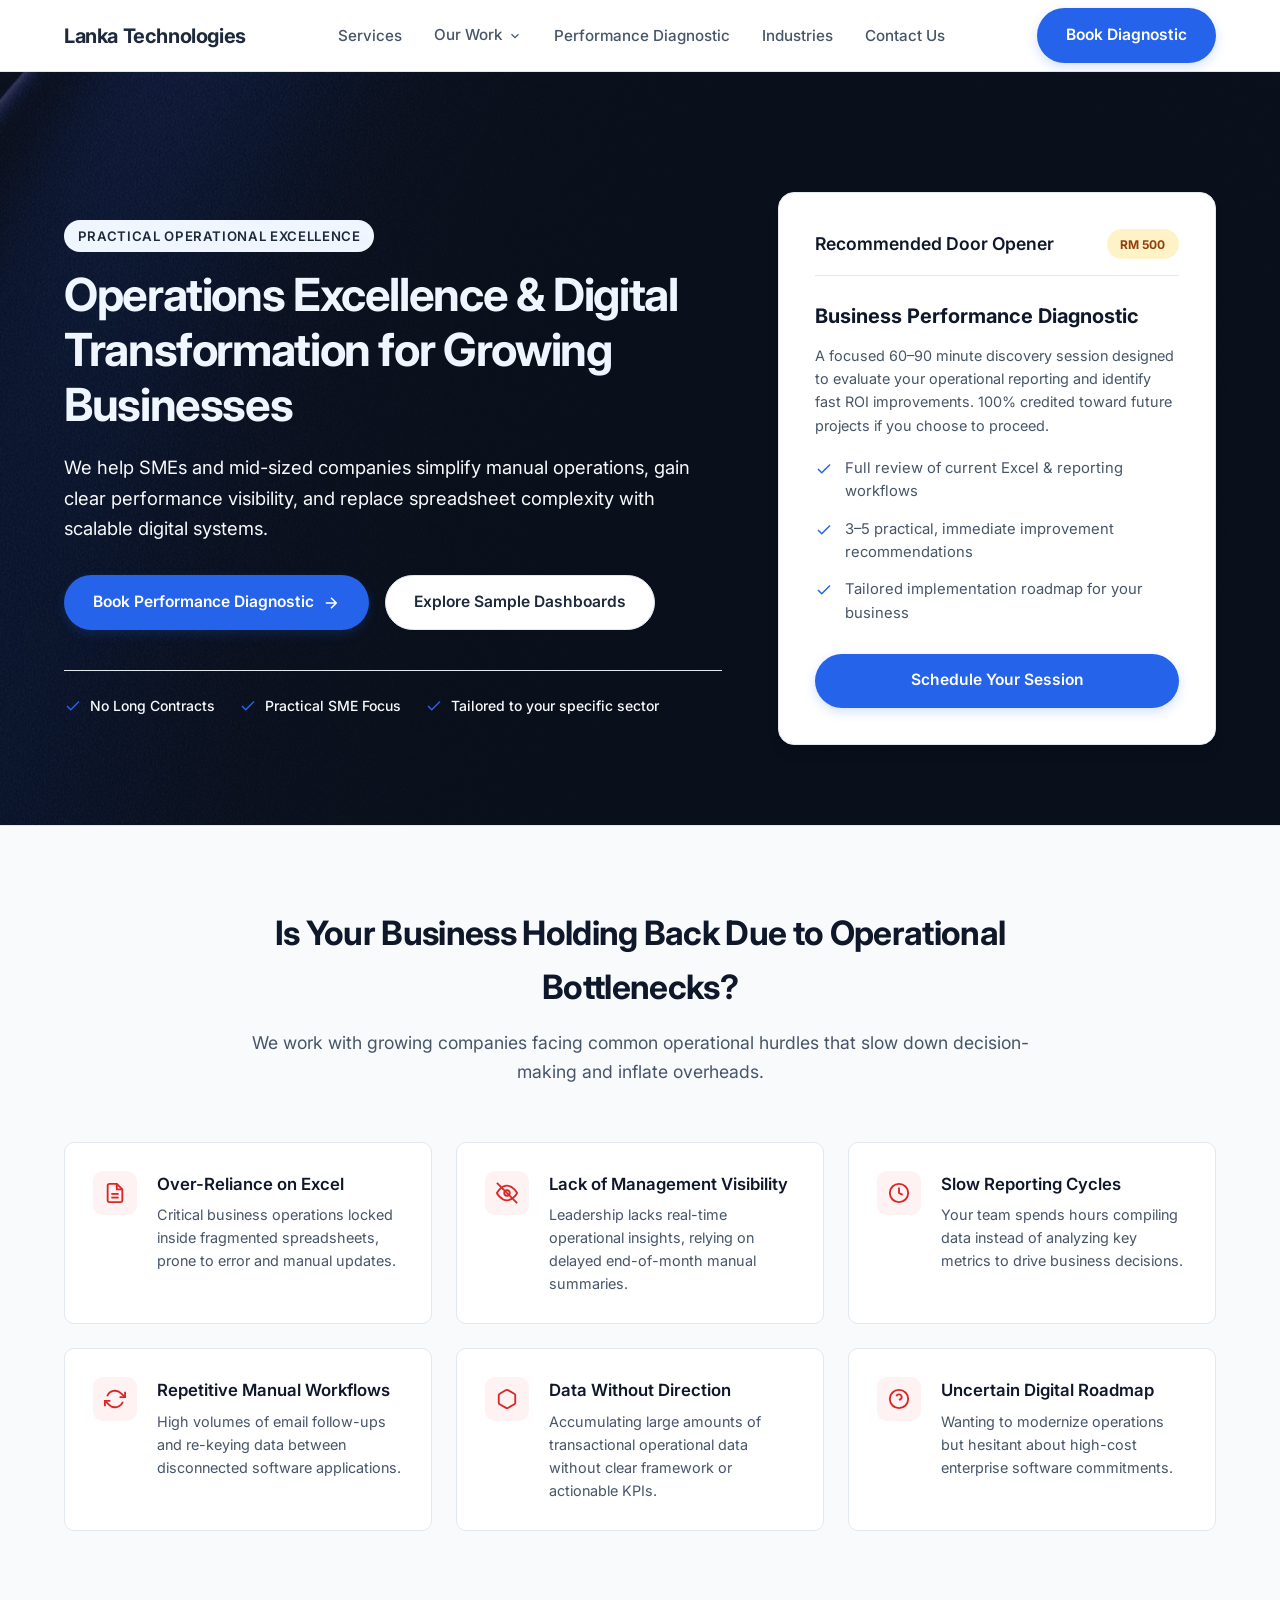
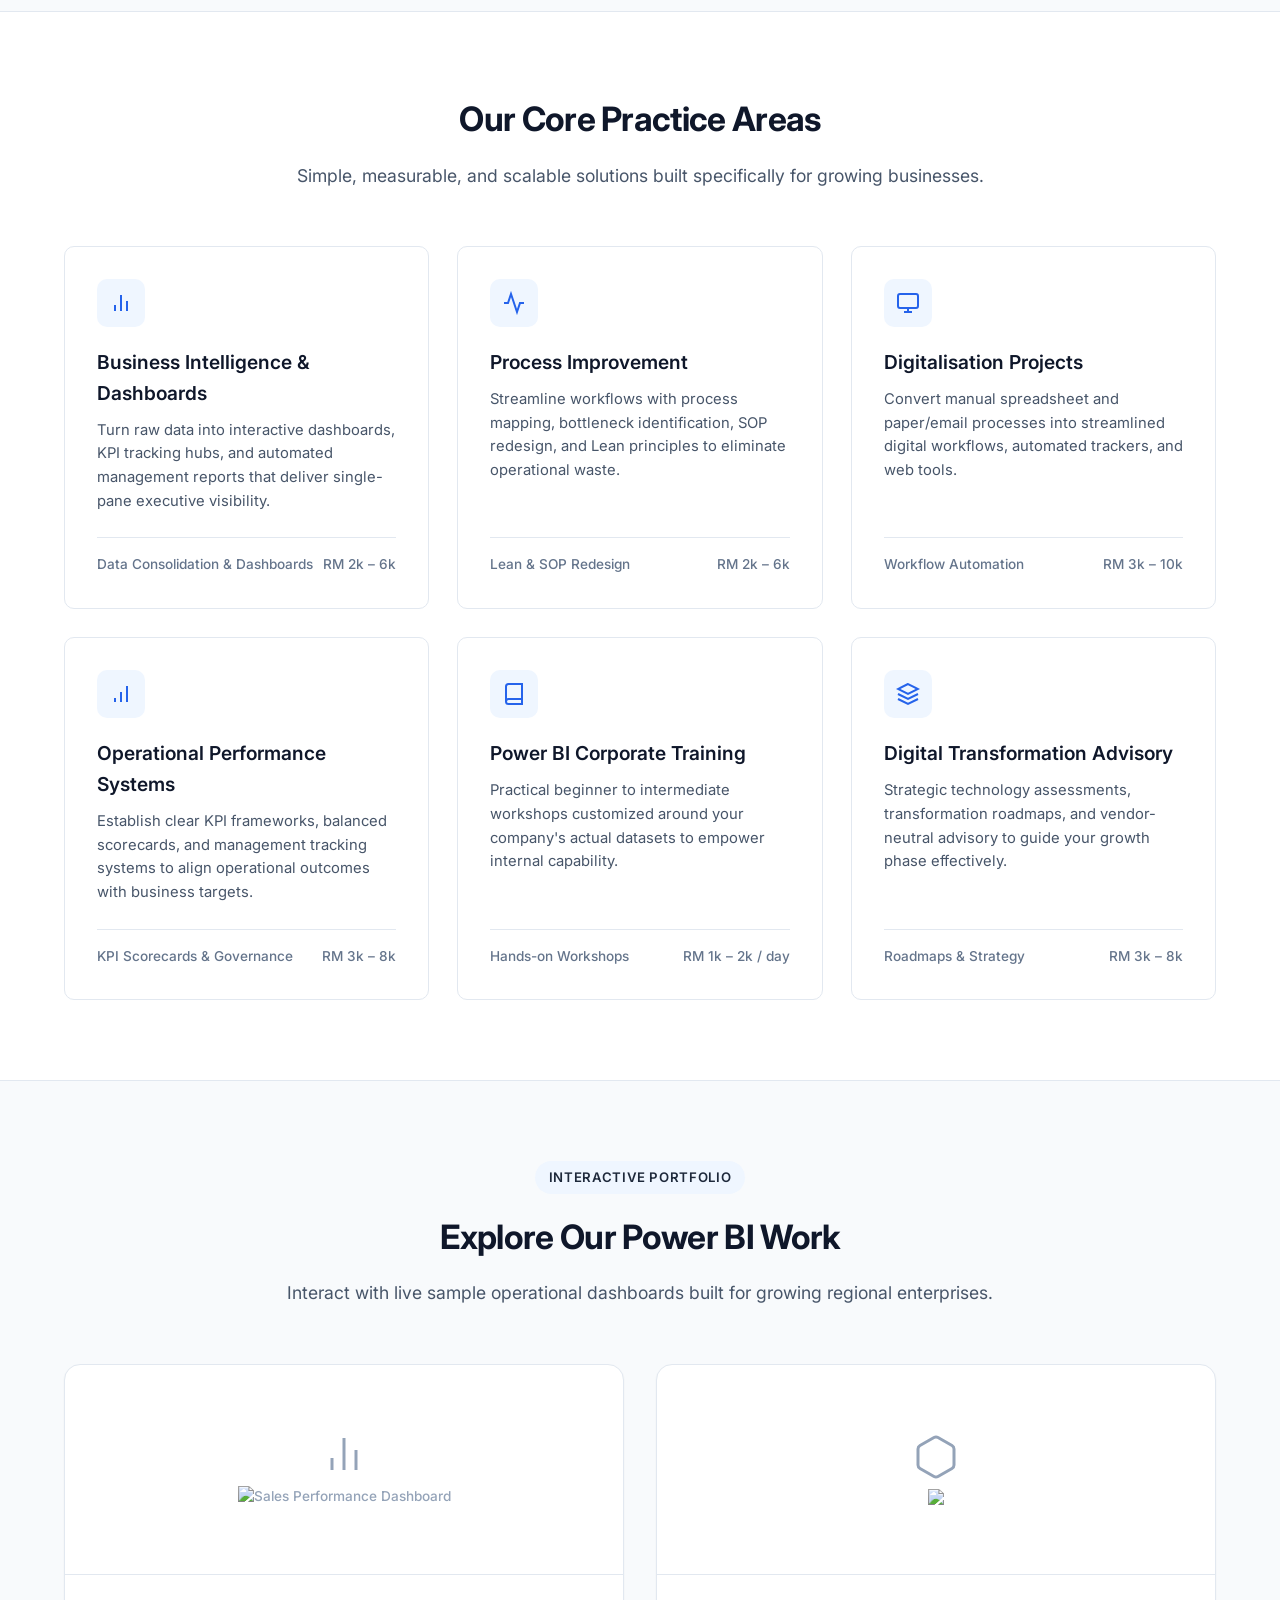
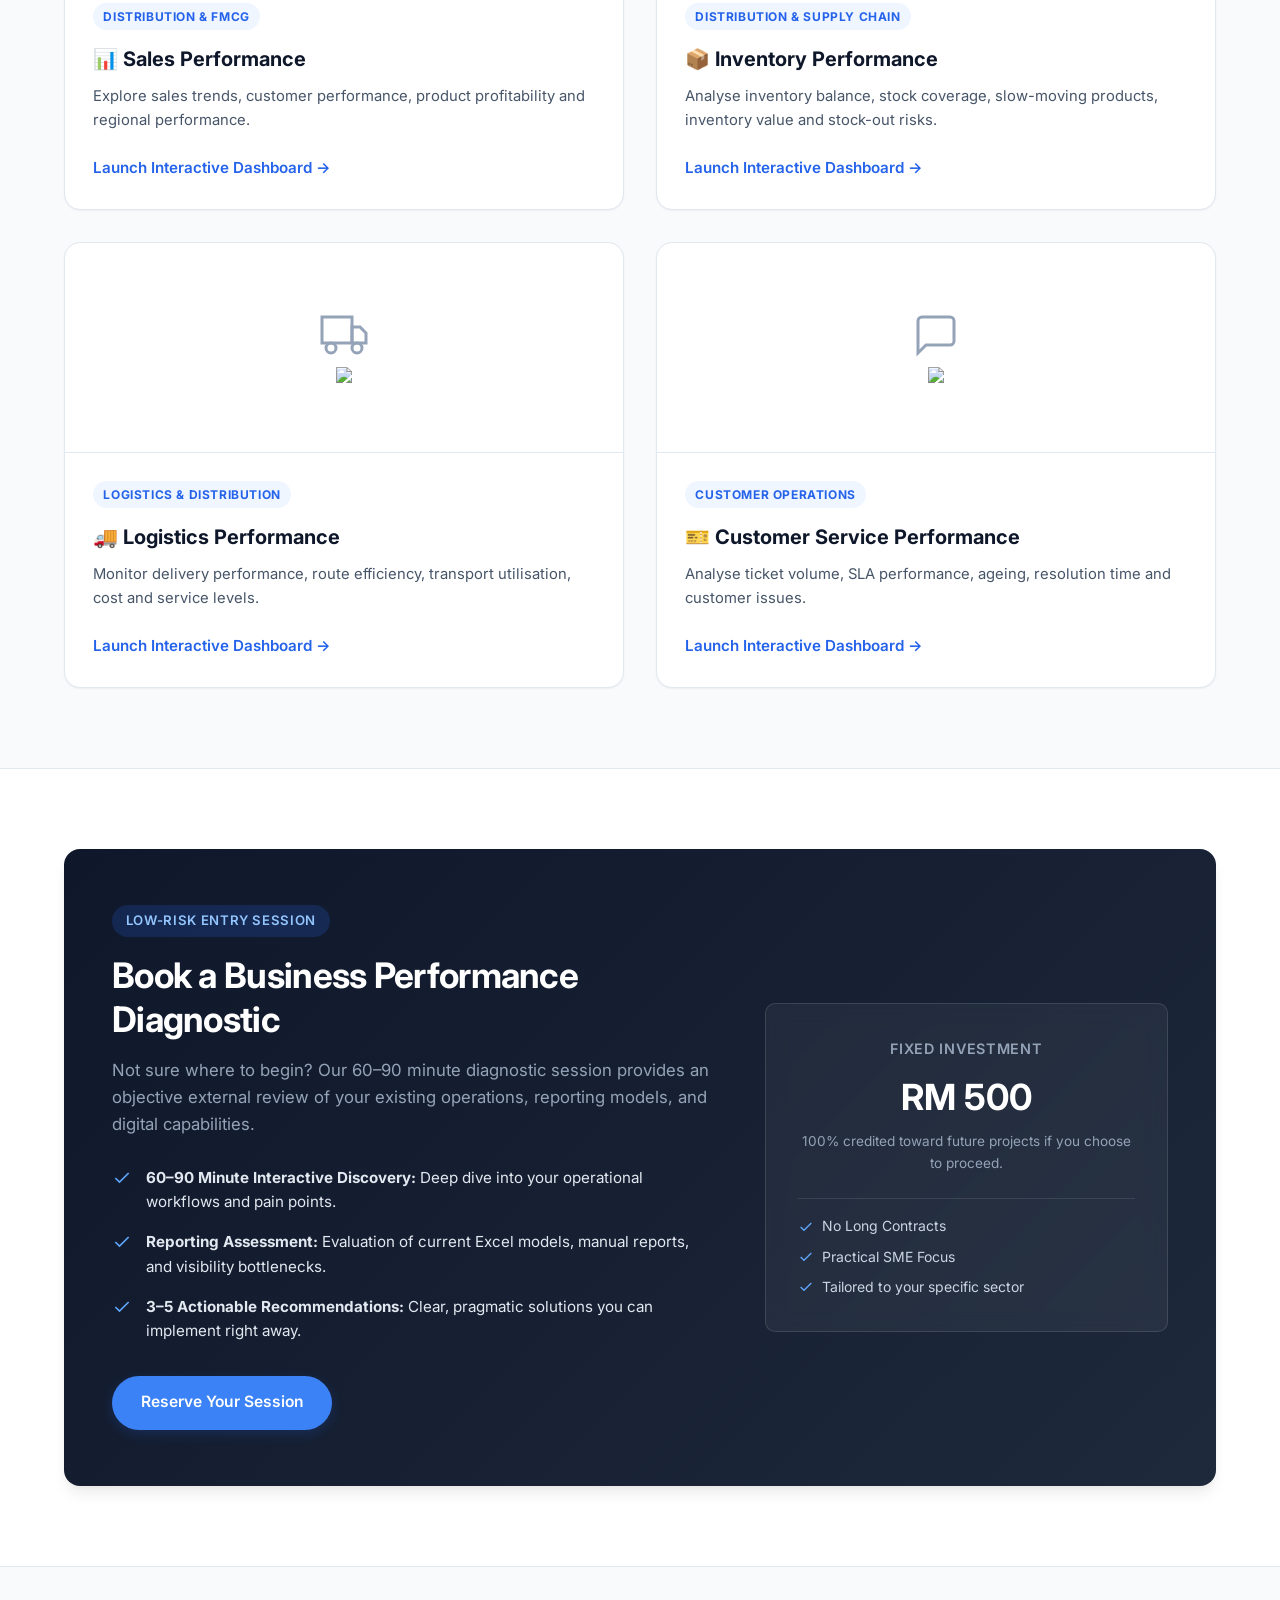
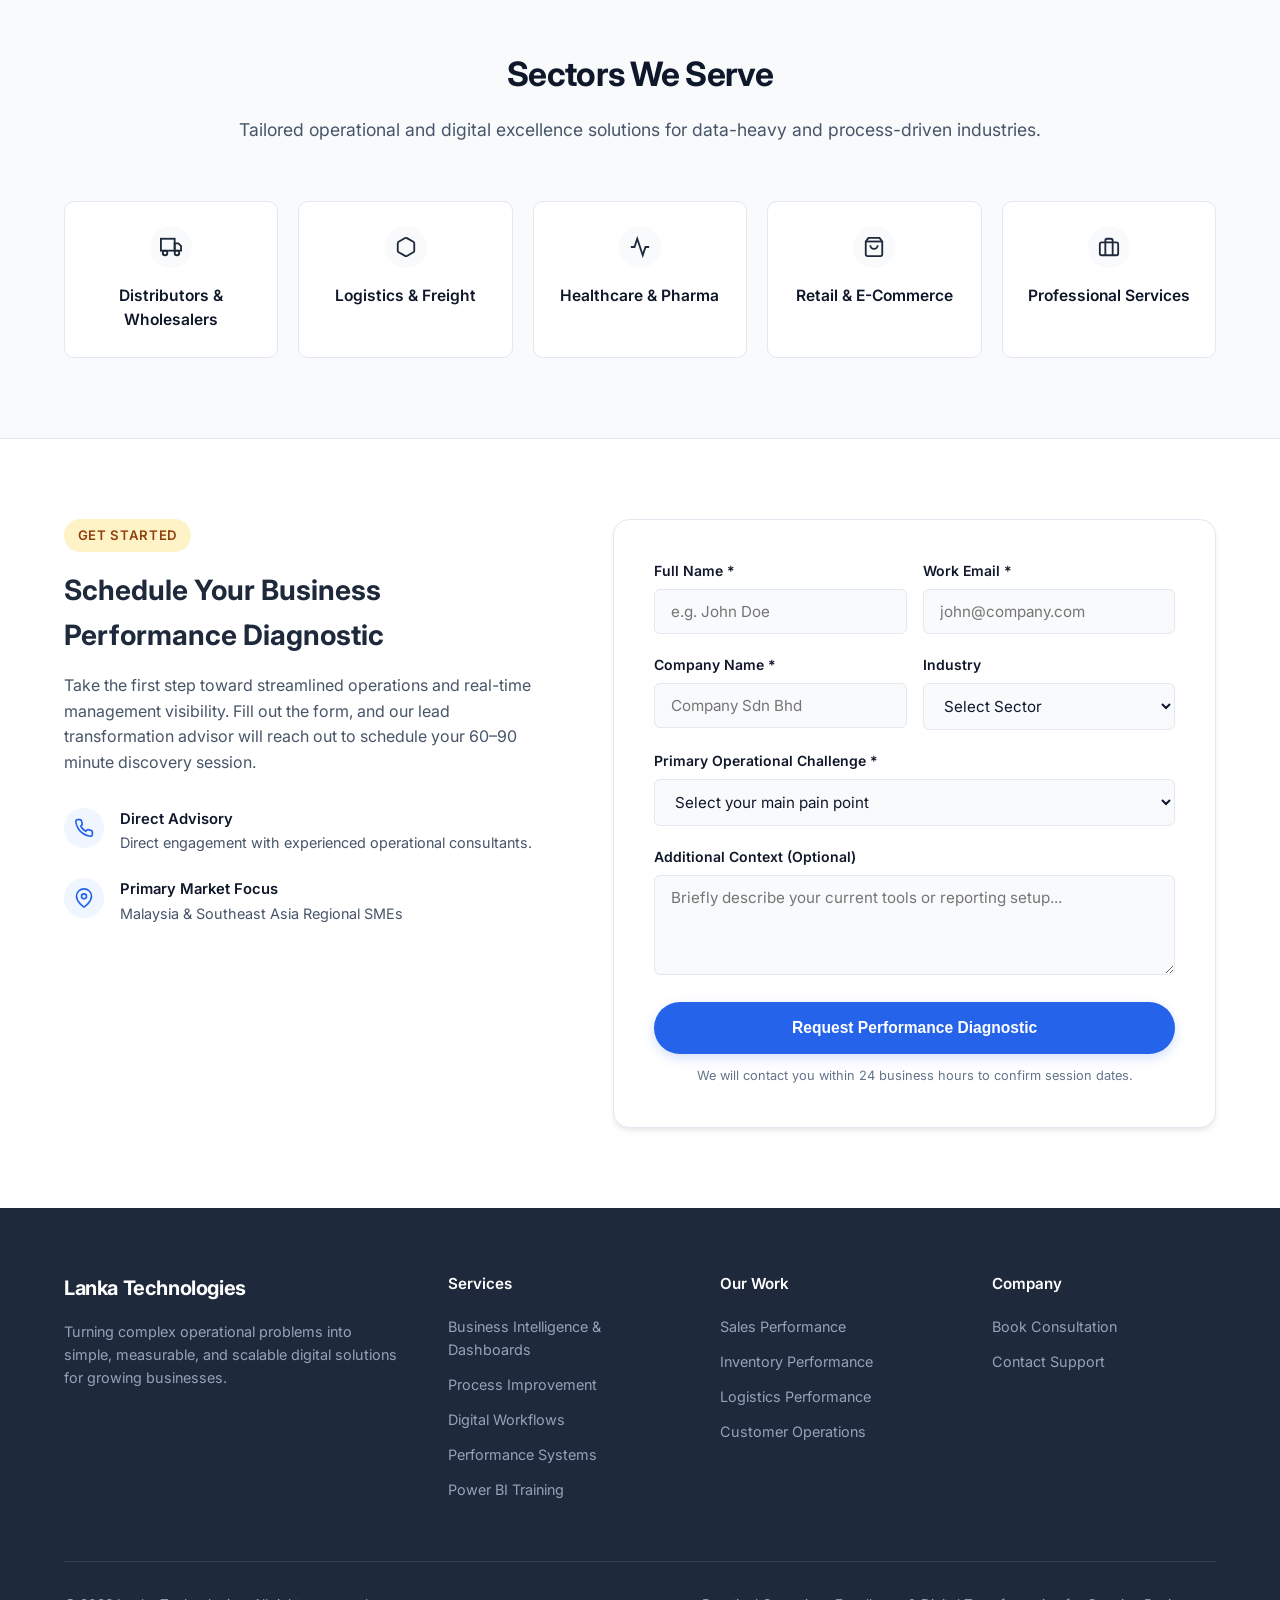
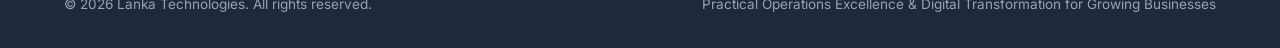
==== commit 7e3a1404: "Add files via upload" ====
--- a/index.html
+++ b/index.html
@@ -569,7 +569,6 @@
         .dashboard-img-placeholder {
             width: 100%;
             height: 210px;
-            background: linear-gradient(135deg, #1E293B 0%, #0F172A 100%);
             display: flex;
             flex-direction: column;
             align-items: center;
@@ -1222,7 +1221,10 @@
                 <div class="dashboard-card">
                     <div class="dashboard-img-placeholder">
                         <svg width="48" height="48" viewBox="0 0 24 24" fill="none" stroke="currentColor" stroke-width="1.5"><line x1="18" y1="20" x2="18" y2="10"/><line x1="12" y1="20" x2="12" y2="4"/><line x1="6" y1="20" x2="6" y2="14"/></svg>
-                        <span style="font-size: 0.85rem; margin-top: 0.5rem; font-weight: 500;">[ Dashboard Screenshot Placeholder ]</span>
+                        <!-- <span style="font-size: 0.85rem; margin-top: 0.5rem; font-weight: 500;">[ Dashboard Screenshot Placeholder ]</span> -->
+                        <span style="font-size: 0.85rem; margin-top: 0.5rem; font-weight: 500;">
+                                <img src="images/sales-dashboard-preview.png" alt="Sales Performance Dashboard">
+                        </span>
                     </div>
                     <div class="dashboard-card-body">
                         <span class="dashboard-industry-badge">Distribution & FMCG</span>
@@ -1238,7 +1240,8 @@
                 <div class="dashboard-card">
                     <div class="dashboard-img-placeholder">
                         <svg width="48" height="48" viewBox="0 0 24 24" fill="none" stroke="currentColor" stroke-width="1.5"><path d="M21 16V8a2 2 0 0 0-1-1.73l-7-4a2 2 0 0 0-2 0l-7 4A2 2 0 0 0 3 8v8a2 2 0 0 0 1 1.73l7 4a2 2 0 0 0 2 0l7-4A2 2 0 0 0 21 16z"/></svg>
-                        <span style="font-size: 0.85rem; margin-top: 0.5rem; font-weight: 500;">[ Dashboard Screenshot Placeholder ]</span>
+                        <!-- <span style="font-size: 0.85rem; margin-top: 0.5rem; font-weight: 500;">[ Dashboard Screenshot Placeholder ]</span> -->
+                        <span style="font-size: 0.85rem; margin-top: 0.5rem; font-weight: 500;"><img src="images/inventory-dashboard-preview.jpg"></span>
                     </div>
                     <div class="dashboard-card-body">
                         <span class="dashboard-industry-badge">Distribution & Supply Chain</span>
@@ -1254,7 +1257,8 @@
                 <div class="dashboard-card">
                     <div class="dashboard-img-placeholder">
                         <svg width="48" height="48" viewBox="0 0 24 24" fill="none" stroke="currentColor" stroke-width="1.5"><rect x="1" y="3" width="15" height="13"/><polygon points="16 8 20 8 23 11 23 16 16 16 16 8"/><circle cx="5.5" cy="18.5" r="2.5"/><circle cx="18.5" cy="18.5" r="2.5"/></svg>
-                        <span style="font-size: 0.85rem; margin-top: 0.5rem; font-weight: 500;">[ Dashboard Screenshot Placeholder ]</span>
+                        <!-- <span style="font-size: 0.85rem; margin-top: 0.5rem; font-weight: 500;">[ Dashboard Screenshot Placeholder ]</span> -->
+                        <span style="font-size: 0.85rem; margin-top: 0.5rem; font-weight: 500;"><img src="images/logistics-dashboard-preview.jpg"></span>
                     </div>
                     <div class="dashboard-card-body">
                         <span class="dashboard-industry-badge">Logistics & Distribution</span>
@@ -1270,7 +1274,8 @@
                 <div class="dashboard-card">
                     <div class="dashboard-img-placeholder">
                         <svg width="48" height="48" viewBox="0 0 24 24" fill="none" stroke="currentColor" stroke-width="1.5"><path d="M21 15a2 2 0 0 1-2 2H7l-4 4V5a2 2 0 0 1 2-2h14a2 2 0 0 1 2 2z"/></svg>
-                        <span style="font-size: 0.85rem; margin-top: 0.5rem; font-weight: 500;">[ Dashboard Screenshot Placeholder ]</span>
+                        <!-- <span style="font-size: 0.85rem; margin-top: 0.5rem; font-weight: 500;">[ Dashboard Screenshot Placeholder ]</span> -->
+                        <span style="font-size: 0.85rem; margin-top: 0.5rem; font-weight: 500;"><img src="images/service-dashboard-preview.jpg"></span>
                     </div>
                     <div class="dashboard-card-body">
                         <span class="dashboard-industry-badge">Customer Operations</span>
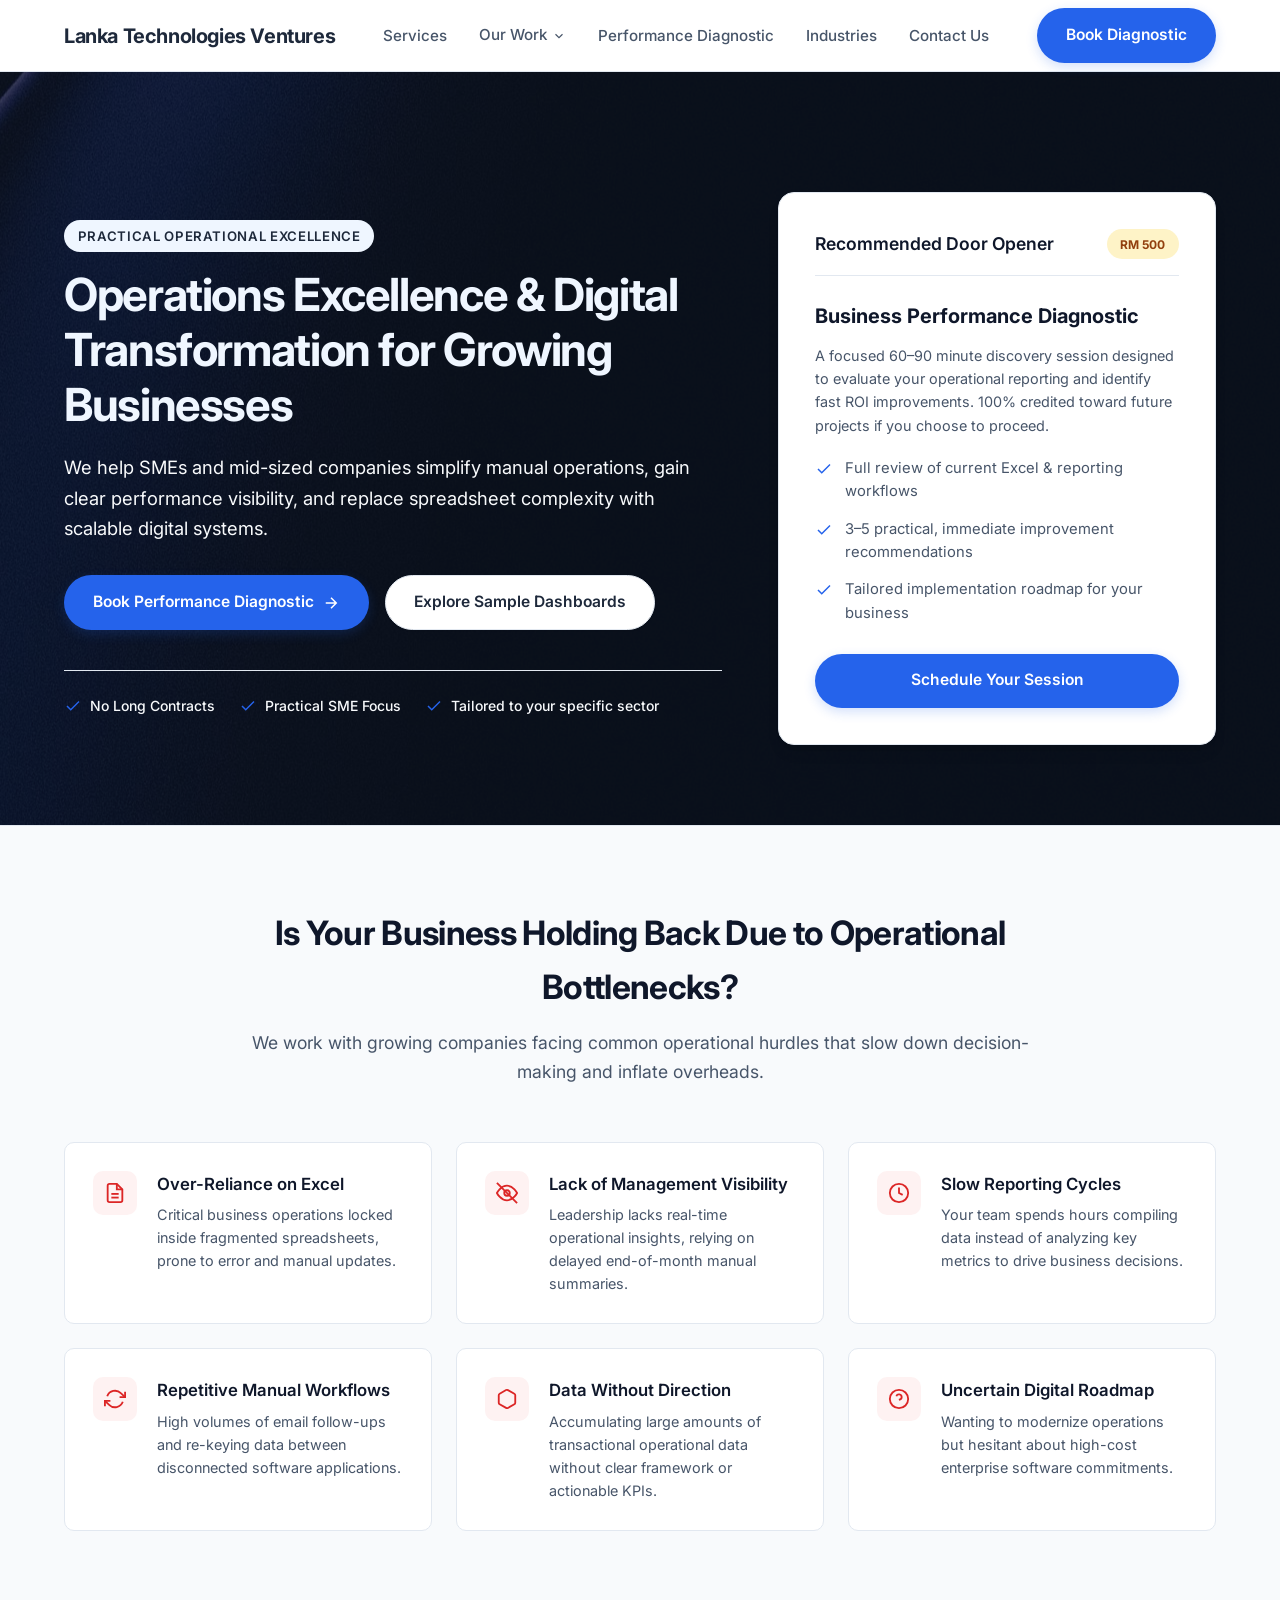
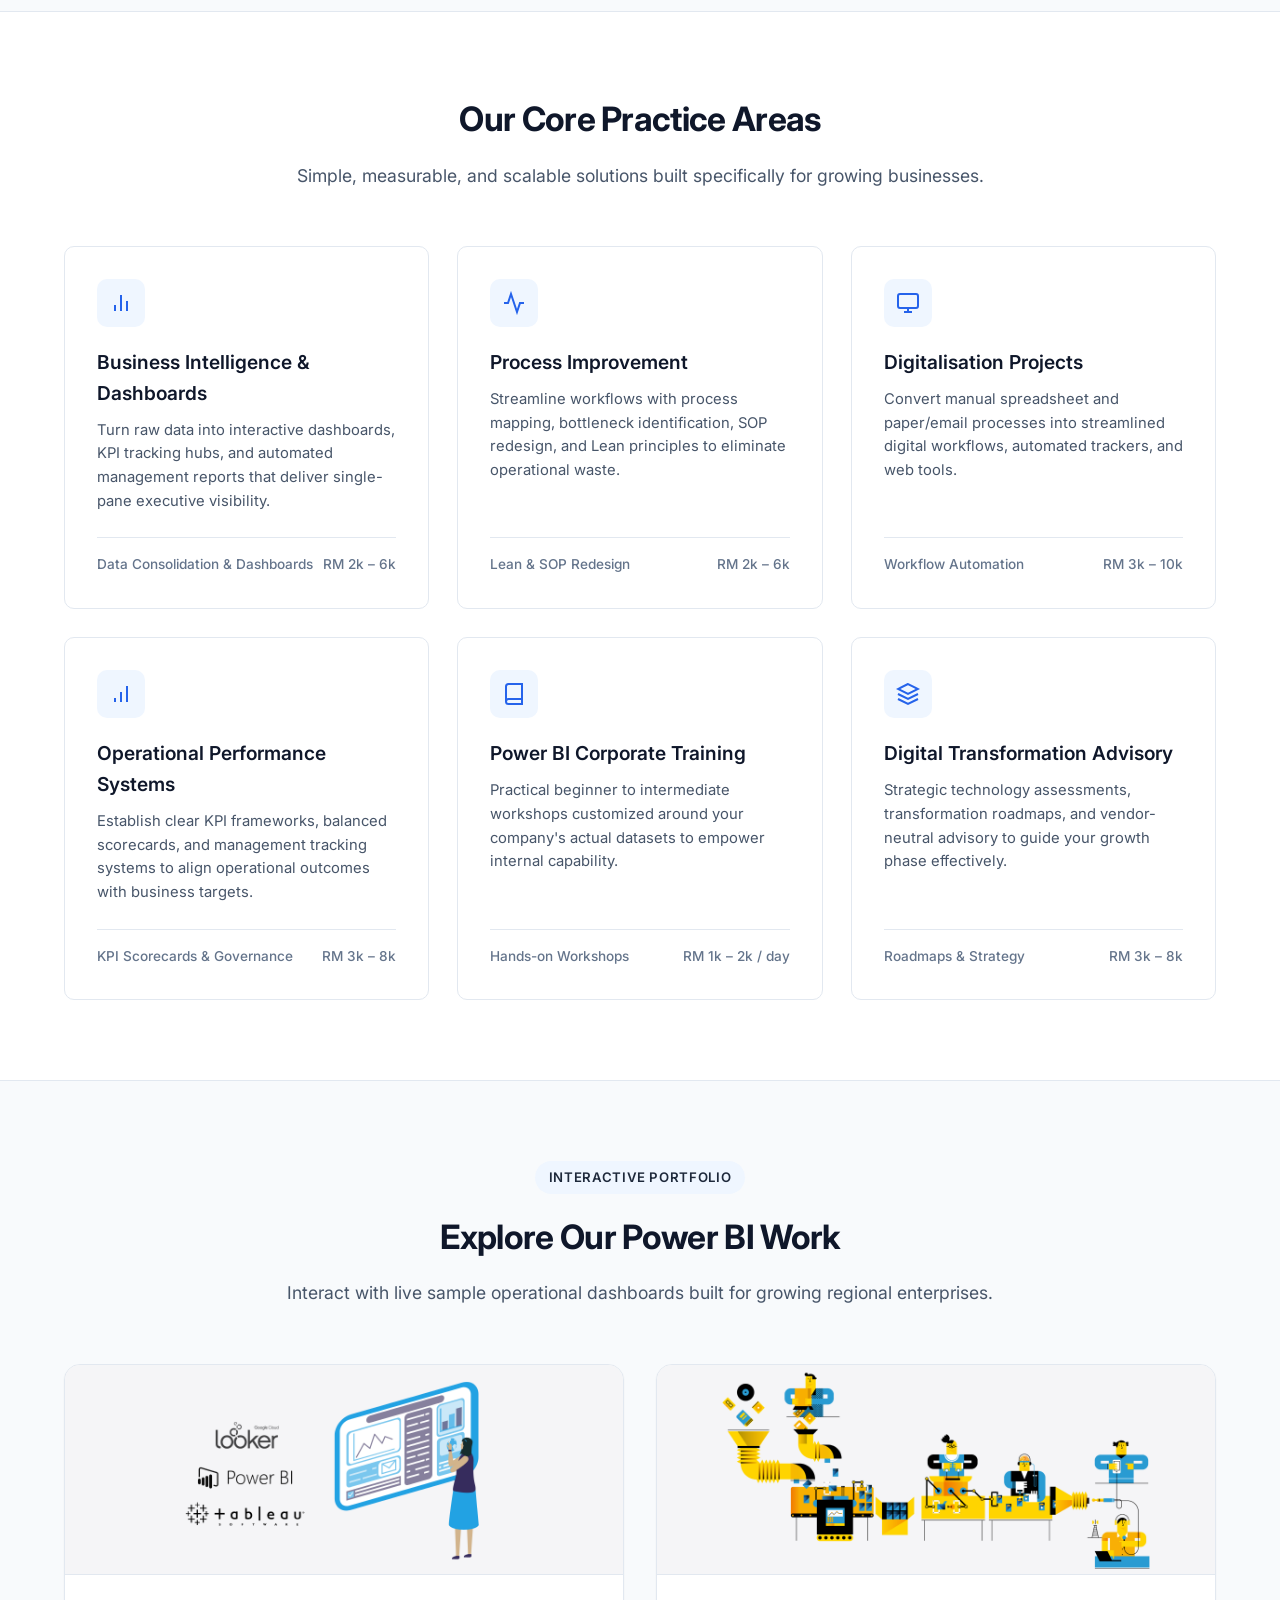
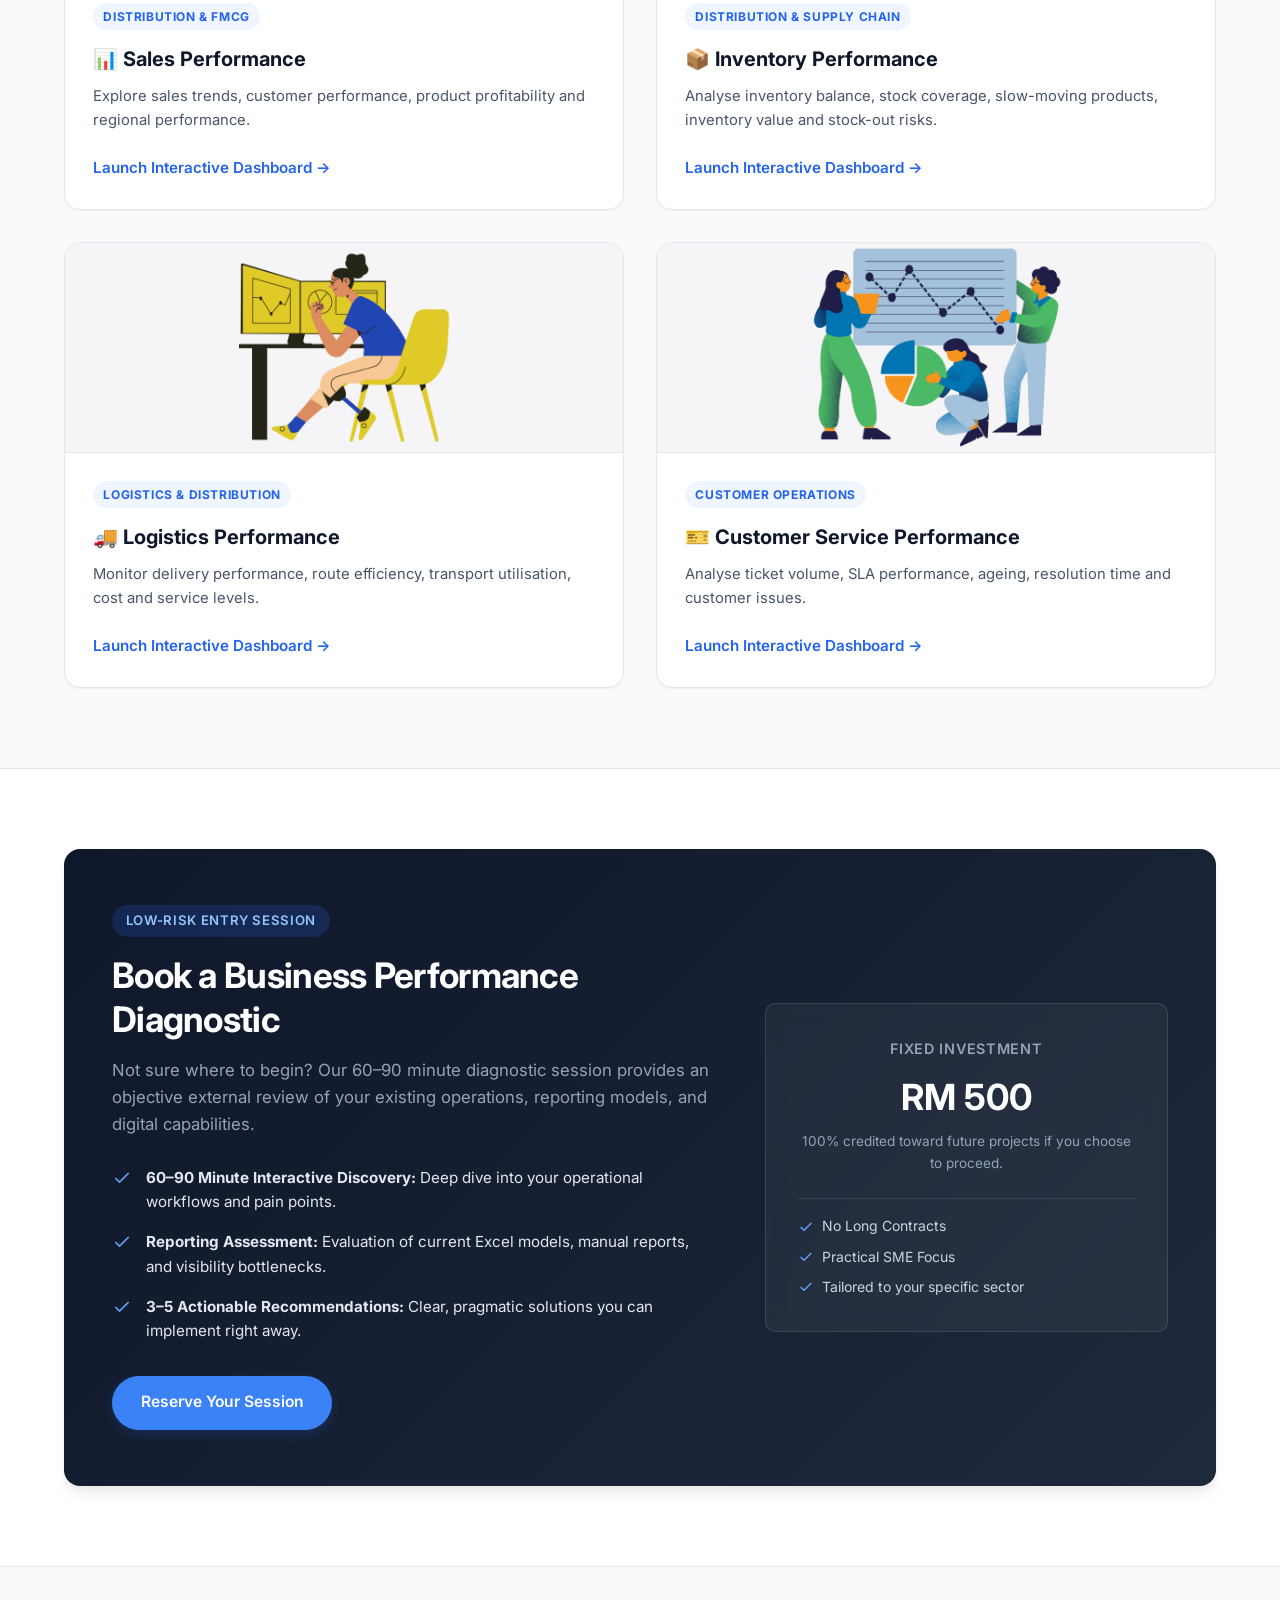
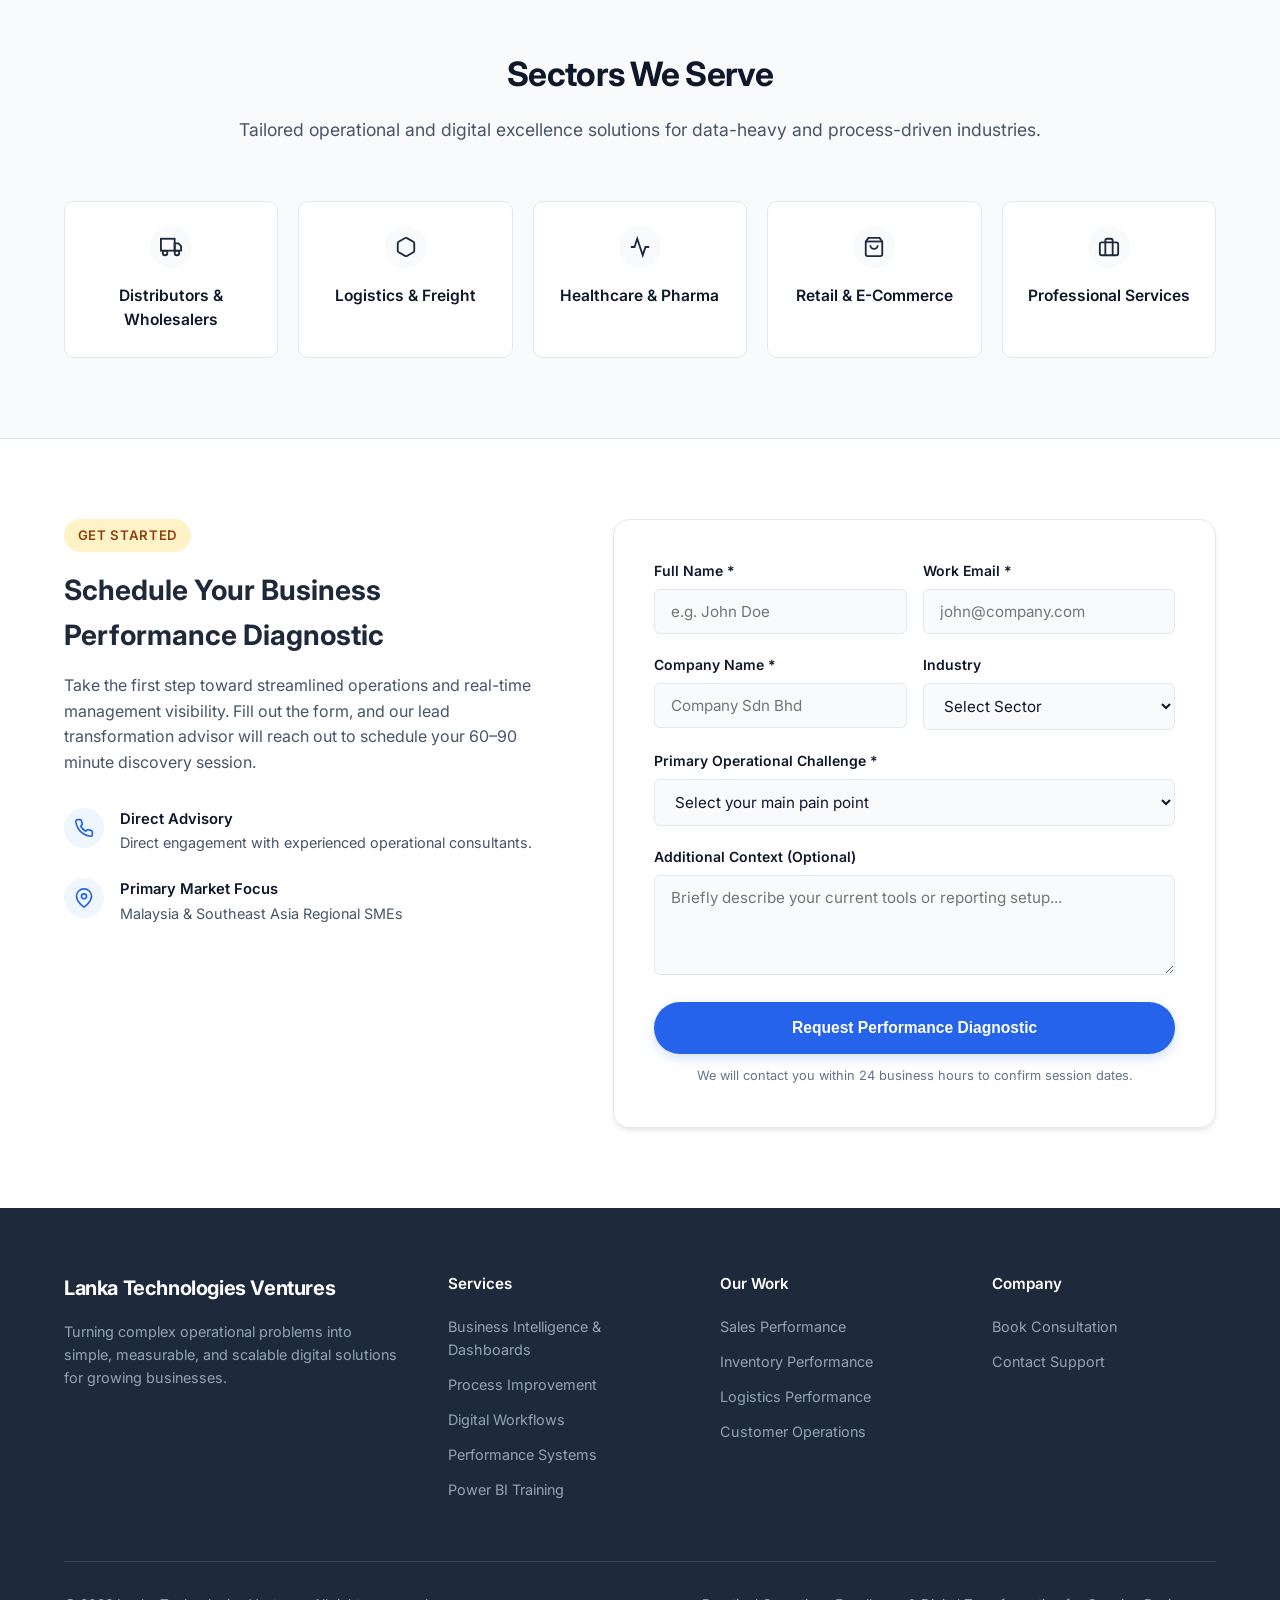
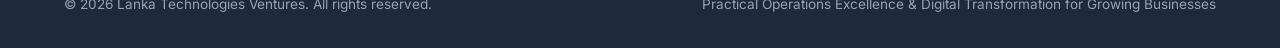
==== commit b0fd9fac: "Add files via upload changing our work preview" ====
--- a/index.html
+++ b/index.html
@@ -3,7 +3,7 @@
 <head>
     <meta charset="UTF-8">
     <meta name="viewport" content="width=device-width, initial-scale=1.0">
-    <title>Lanka Technologies | Operational Excellence & Digital Transformation</title>
+    <title>Lanka Technologies Ventures</title>
     <meta name="description" content="Practical digital transformation, Business Intelligence dashboards, and process optimization for growing businesses and SMEs.">
     
     <!-- Google Fonts: Inter -->
@@ -939,7 +939,7 @@
     <nav class="navbar">
         <div class="container">
             <a href="index.html" class="logo">
-                <span>Lanka Technologies</span>
+                <span>Lanka Technologies Ventures</span>
             </a>
 
             <ul class="nav-links" id="navLinks">
@@ -1241,7 +1241,7 @@
                     <div class="dashboard-img-placeholder">
                         <svg width="48" height="48" viewBox="0 0 24 24" fill="none" stroke="currentColor" stroke-width="1.5"><path d="M21 16V8a2 2 0 0 0-1-1.73l-7-4a2 2 0 0 0-2 0l-7 4A2 2 0 0 0 3 8v8a2 2 0 0 0 1 1.73l7 4a2 2 0 0 0 2 0l7-4A2 2 0 0 0 21 16z"/></svg>
                         <!-- <span style="font-size: 0.85rem; margin-top: 0.5rem; font-weight: 500;">[ Dashboard Screenshot Placeholder ]</span> -->
-                        <span style="font-size: 0.85rem; margin-top: 0.5rem; font-weight: 500;"><img src="images/inventory-dashboard-preview.jpg"></span>
+                        <span style="font-size: 0.85rem; margin-top: 0.5rem; font-weight: 500;"><img src="images/inventory-dashboard-preview.png"></span>
                     </div>
                     <div class="dashboard-card-body">
                         <span class="dashboard-industry-badge">Distribution & Supply Chain</span>
@@ -1258,7 +1258,7 @@
                     <div class="dashboard-img-placeholder">
                         <svg width="48" height="48" viewBox="0 0 24 24" fill="none" stroke="currentColor" stroke-width="1.5"><rect x="1" y="3" width="15" height="13"/><polygon points="16 8 20 8 23 11 23 16 16 16 16 8"/><circle cx="5.5" cy="18.5" r="2.5"/><circle cx="18.5" cy="18.5" r="2.5"/></svg>
                         <!-- <span style="font-size: 0.85rem; margin-top: 0.5rem; font-weight: 500;">[ Dashboard Screenshot Placeholder ]</span> -->
-                        <span style="font-size: 0.85rem; margin-top: 0.5rem; font-weight: 500;"><img src="images/logistics-dashboard-preview.jpg"></span>
+                        <span style="font-size: 0.85rem; margin-top: 0.5rem; font-weight: 500;"><img src="images/logistics-dashboard-preview.png"></span>
                     </div>
                     <div class="dashboard-card-body">
                         <span class="dashboard-industry-badge">Logistics & Distribution</span>
@@ -1275,7 +1275,7 @@
                     <div class="dashboard-img-placeholder">
                         <svg width="48" height="48" viewBox="0 0 24 24" fill="none" stroke="currentColor" stroke-width="1.5"><path d="M21 15a2 2 0 0 1-2 2H7l-4 4V5a2 2 0 0 1 2-2h14a2 2 0 0 1 2 2z"/></svg>
                         <!-- <span style="font-size: 0.85rem; margin-top: 0.5rem; font-weight: 500;">[ Dashboard Screenshot Placeholder ]</span> -->
-                        <span style="font-size: 0.85rem; margin-top: 0.5rem; font-weight: 500;"><img src="images/service-dashboard-preview.jpg"></span>
+                        <span style="font-size: 0.85rem; margin-top: 0.5rem; font-weight: 500;"><img src="images/service-dashboard-preview.png"></span>
                     </div>
                     <div class="dashboard-card-body">
                         <span class="dashboard-industry-badge">Customer Operations</span>
@@ -1437,7 +1437,7 @@
                 <div class="booking-form-card">
                     <form id="diagnosticForm">
                         <input type="hidden" name="access_key" value="560cf301-0024-46d0-948d-0702a5e85ce3">
-                        <input type="hidden" name="subject" value="New Business Diagnostic Request - Lanka Technologies">
+                        <input type="hidden" name="subject" value="New Business Diagnostic Request - Lanka Technologies Ventures">
                         <input type="checkbox" name="botcheck" style="display: none;">
 
                         <div class="form-row">
@@ -1506,7 +1506,7 @@
             <div class="footer-grid">
                 <div class="footer-brand">
                     <a href="index.html" class="logo">
-                        <span>Lanka Technologies</span>
+                        <span>Lanka Technologies Ventures</span>
                     </a>
                     <p>Turning complex operational problems into simple, measurable, and scalable digital solutions for growing businesses.</p>
                 </div>
@@ -1542,7 +1542,7 @@
             </div>
 
             <div class="footer-bottom">
-                <p>&copy; <span id="year"></span> Lanka Technologies. All rights reserved.</p>
+                <p>&copy; <span id="year"></span> Lanka Technologies Ventures. All rights reserved.</p>
                 <p>Practical Operations Excellence & Digital Transformation for Growing Businesses</p>
             </div>
         </div>
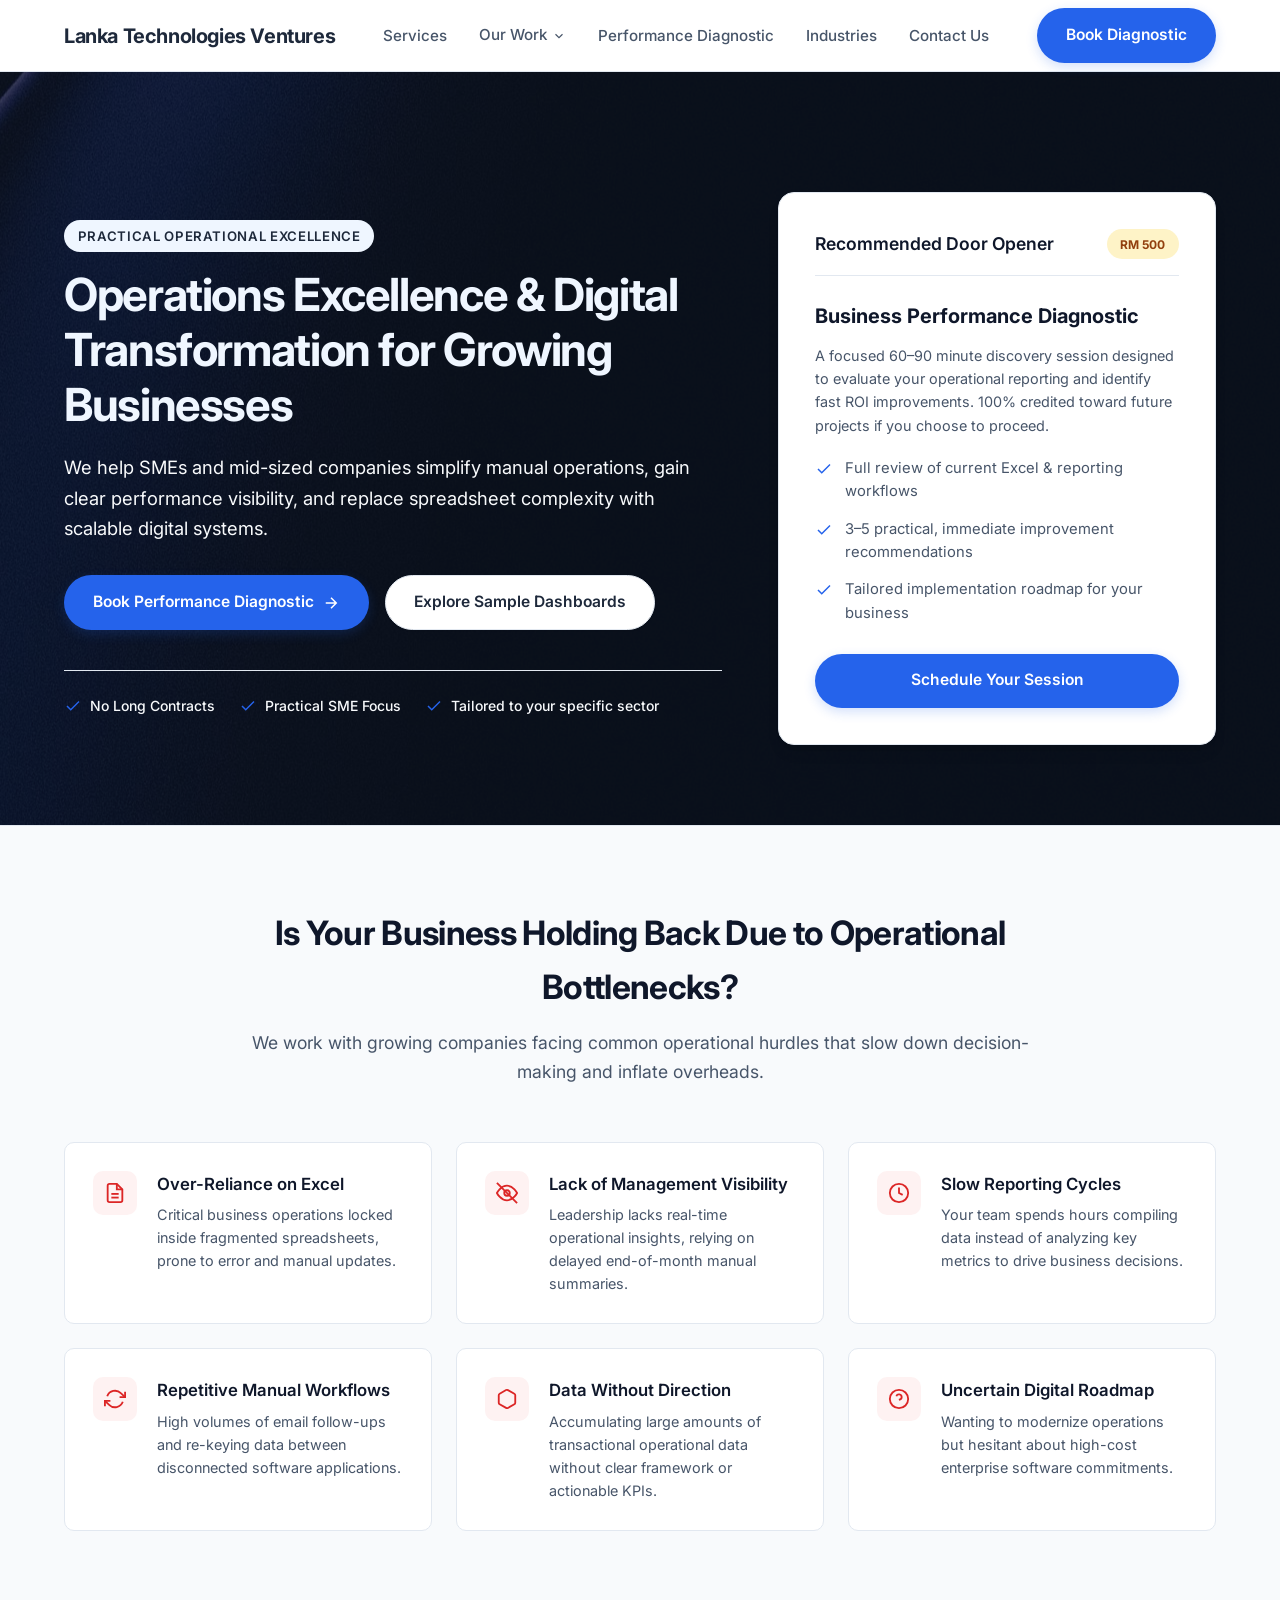
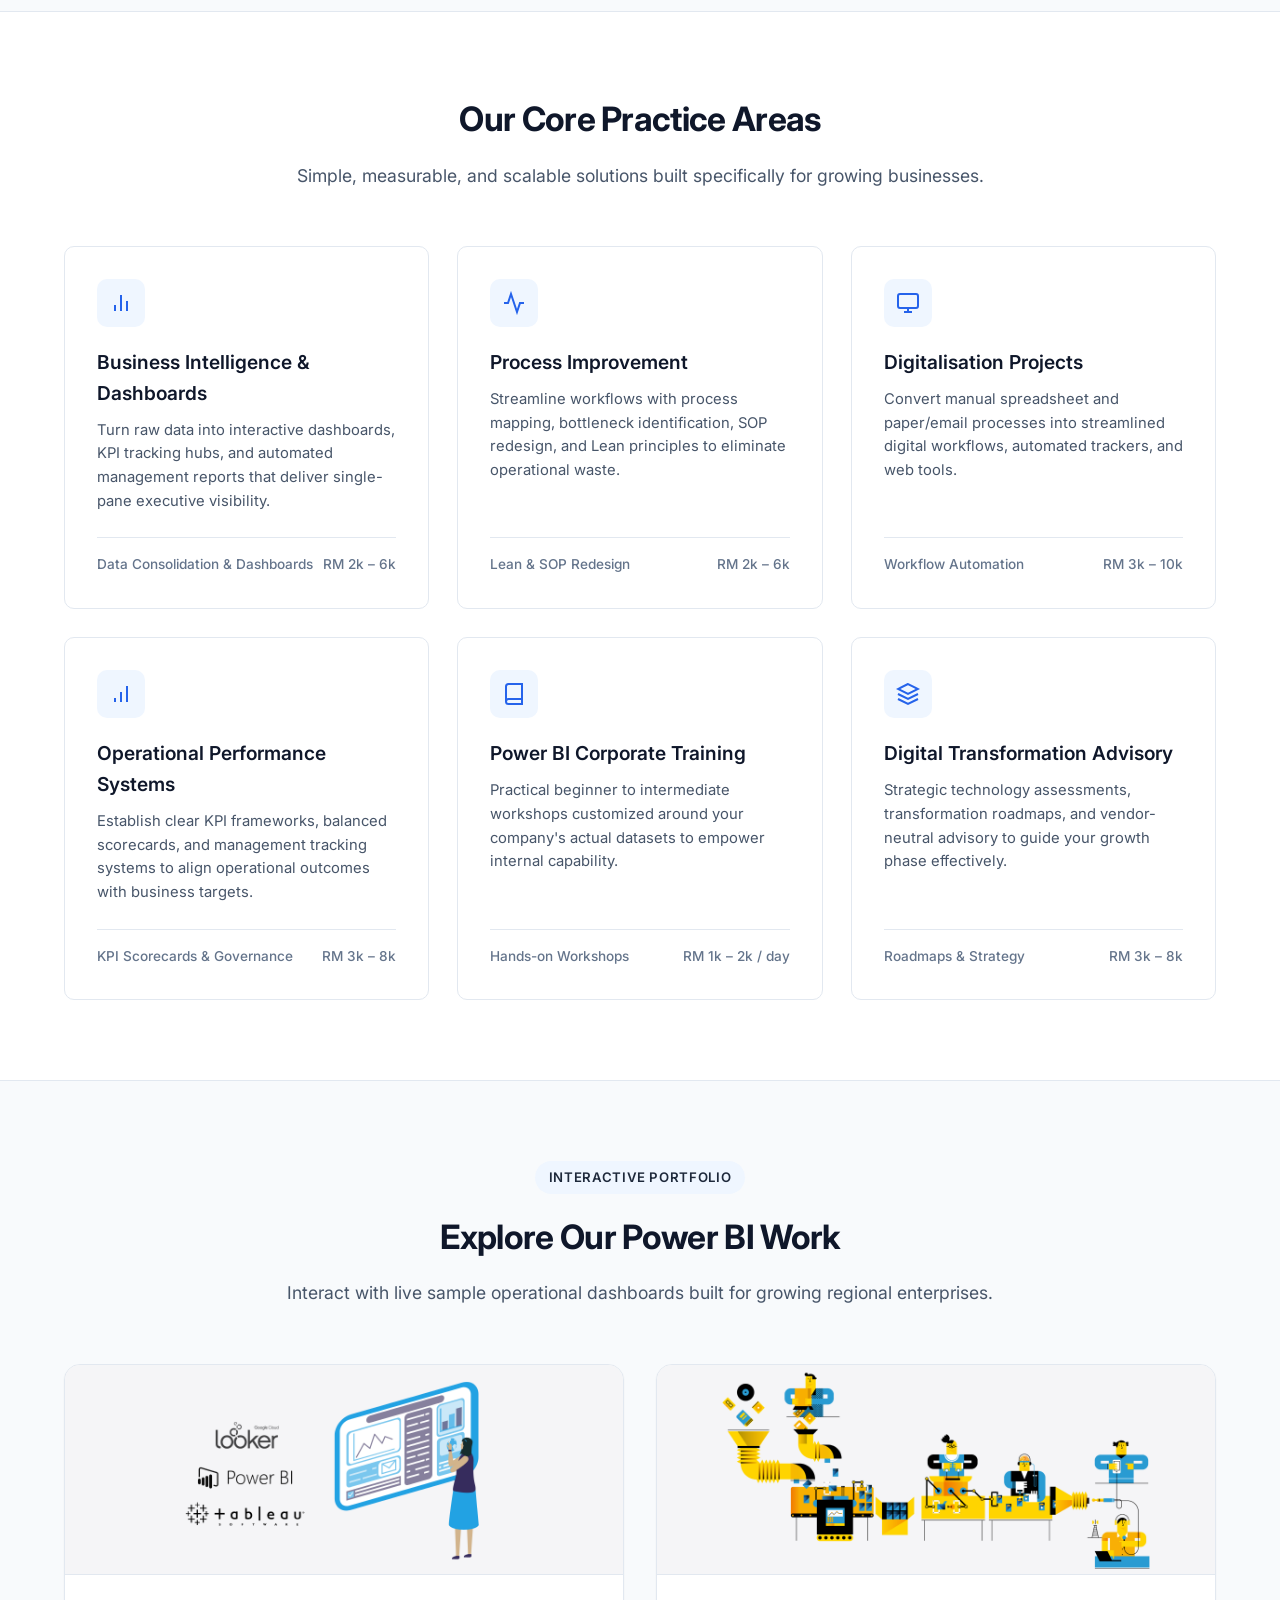
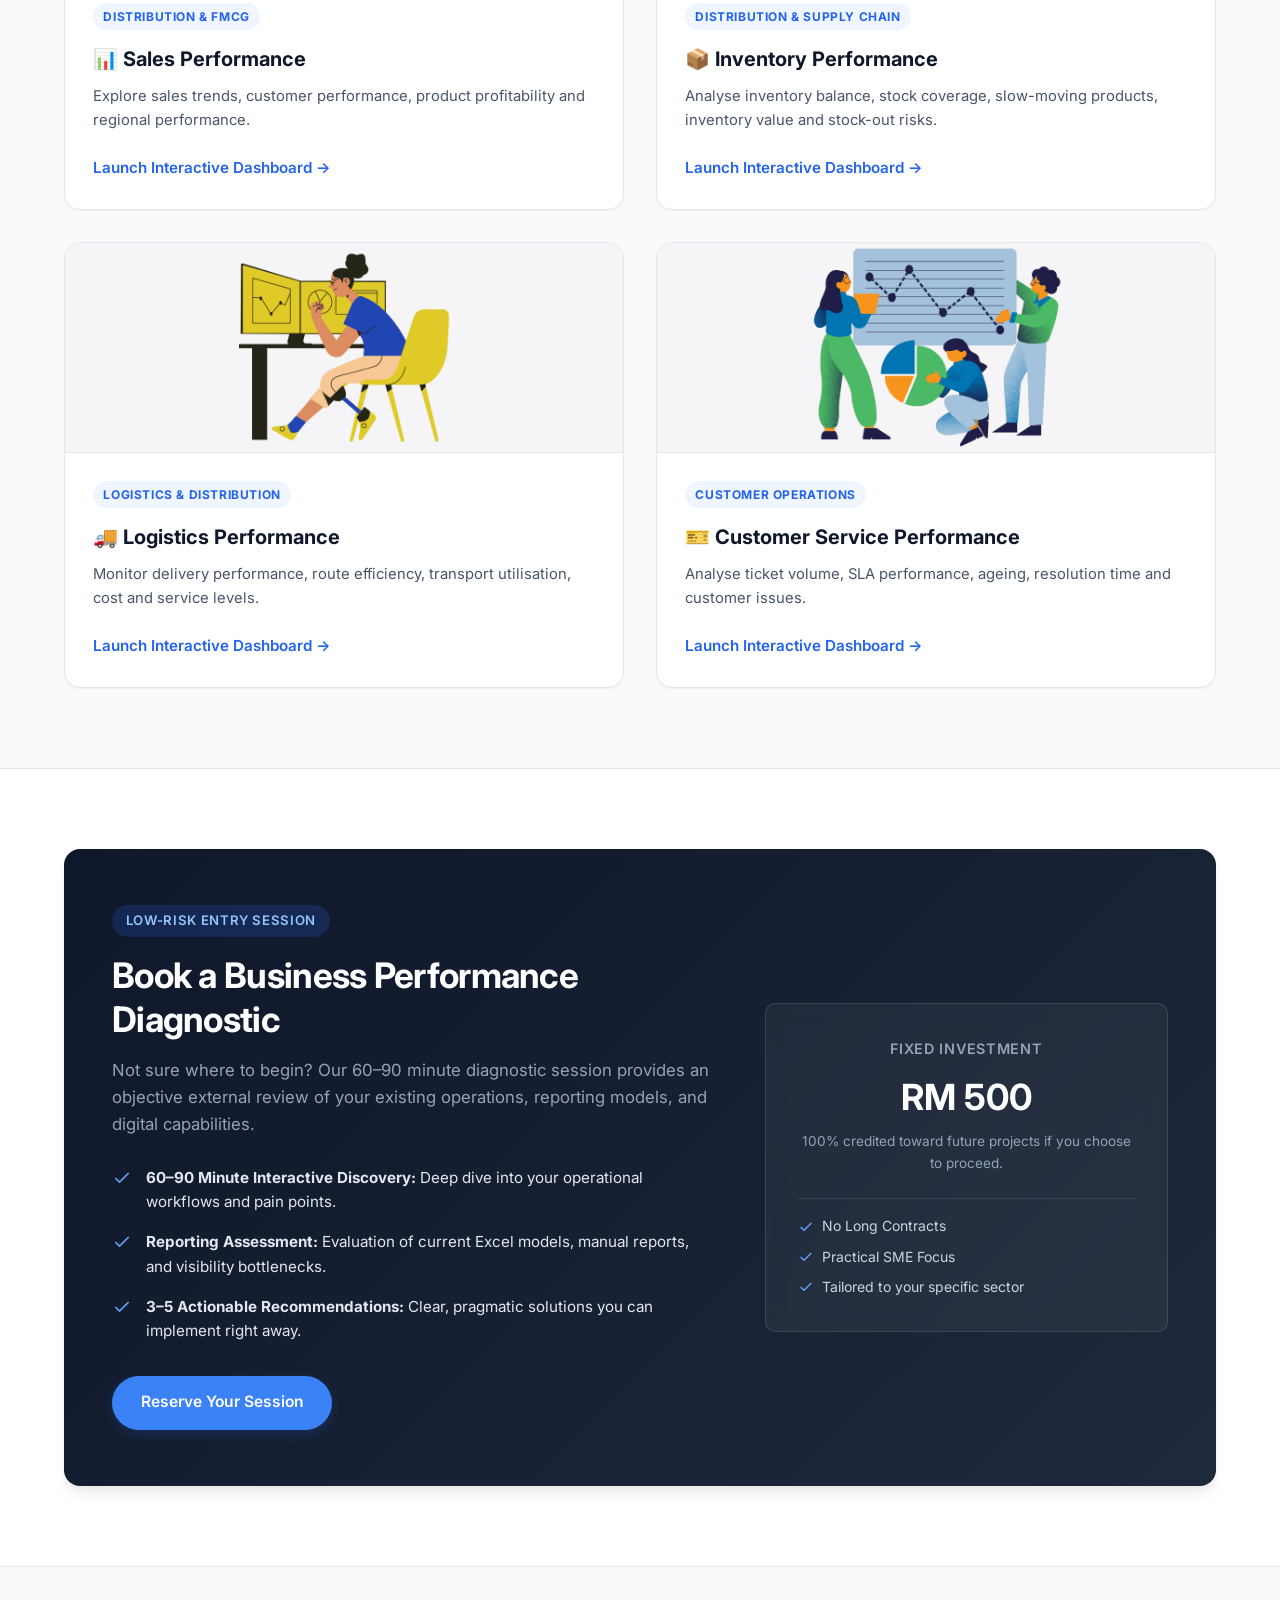
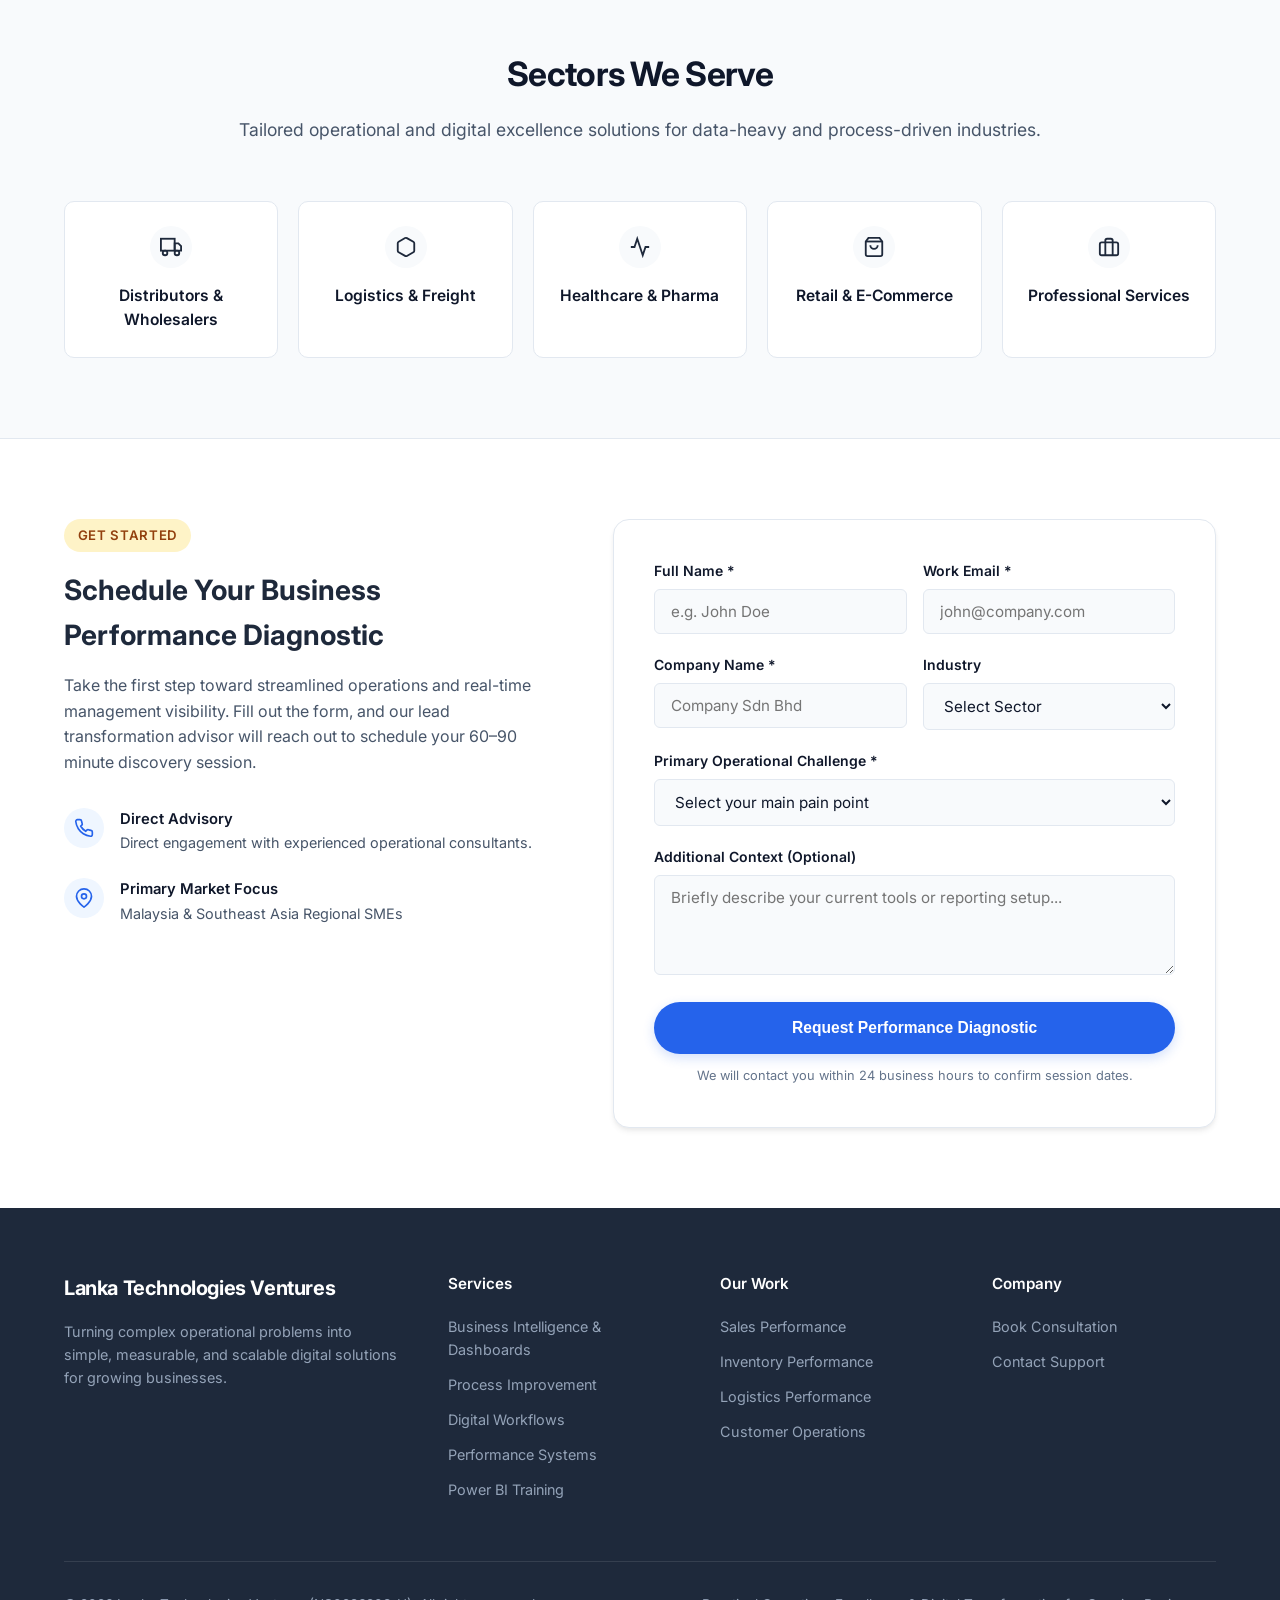
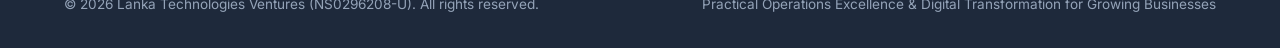
==== commit 085c7bf3: "Add files via upload uploading html files to connect with script.js" ====
--- a/index.html
+++ b/index.html
@@ -10,6 +10,7 @@
     <link rel="preconnect" href="https://fonts.googleapis.com">
     <link rel="preconnect" href="https://fonts.gstatic.com" crossorigin>
     <link href="https://fonts.googleapis.com/css2?family=Inter:wght@300;400;500;600;700&display=swap" rel="stylesheet">
+    <link rel="icon" type="image/png" href="images/favicon.png">
     
     <style>
         /* ==========================================================================
@@ -1542,7 +1543,7 @@
             </div>
 
             <div class="footer-bottom">
-                <p>&copy; <span id="year"></span> Lanka Technologies Ventures. All rights reserved.</p>
+                <p>&copy; <span id="year"></span> Lanka Technologies Ventures (NS0296208-U). All rights reserved.</p>
                 <p>Practical Operations Excellence & Digital Transformation for Growing Businesses</p>
             </div>
         </div>
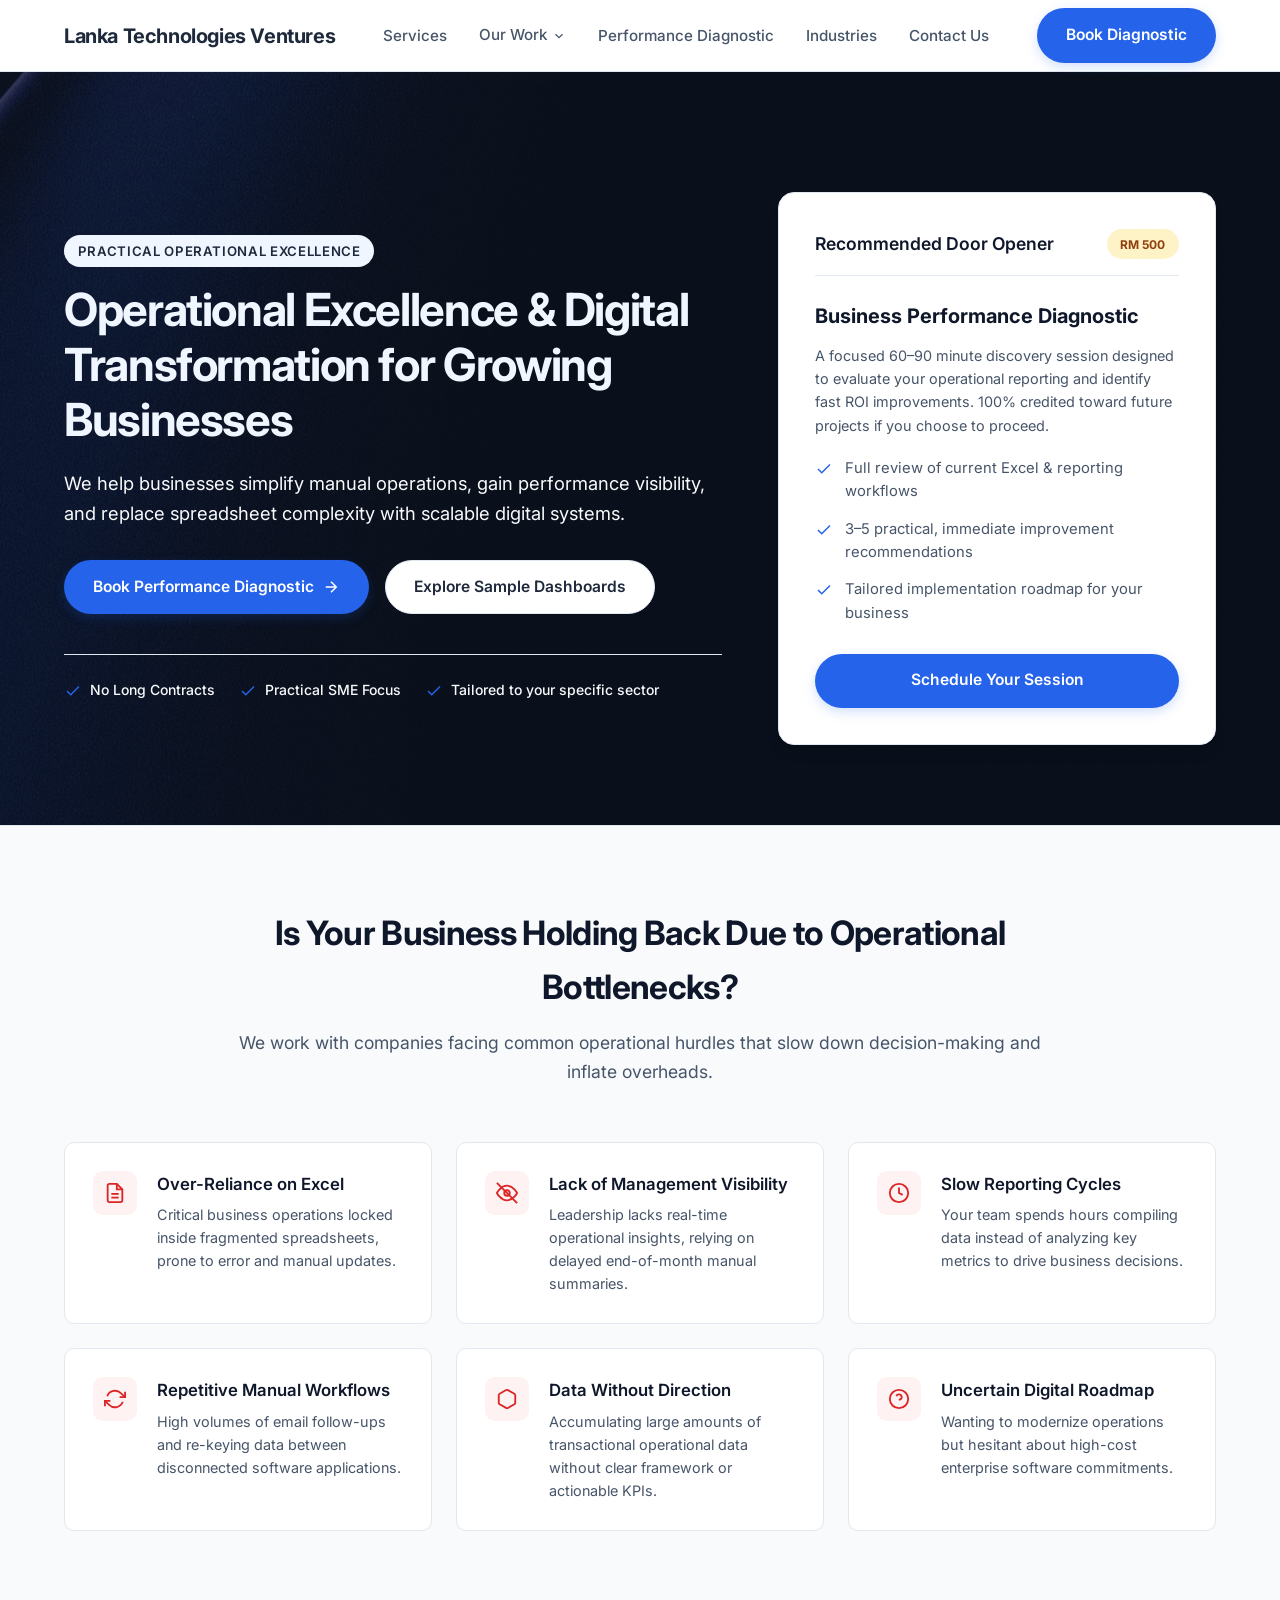
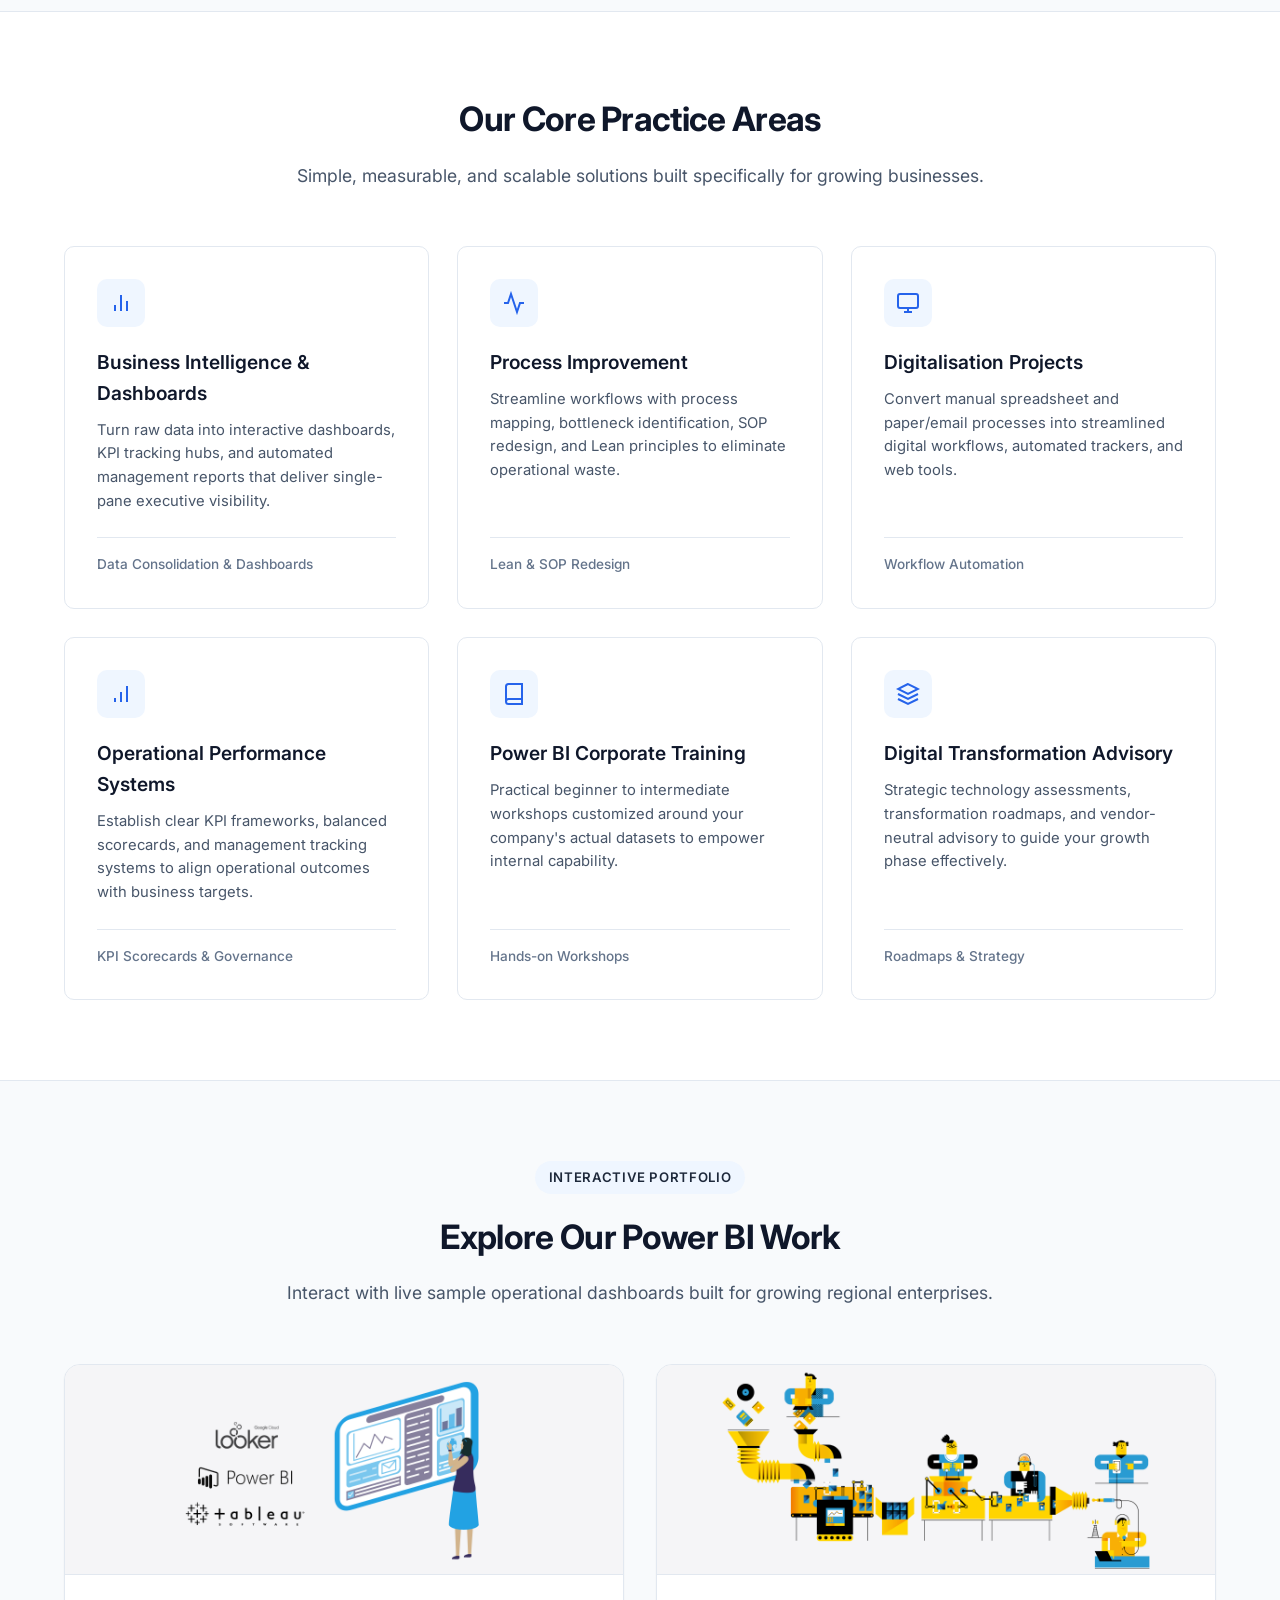
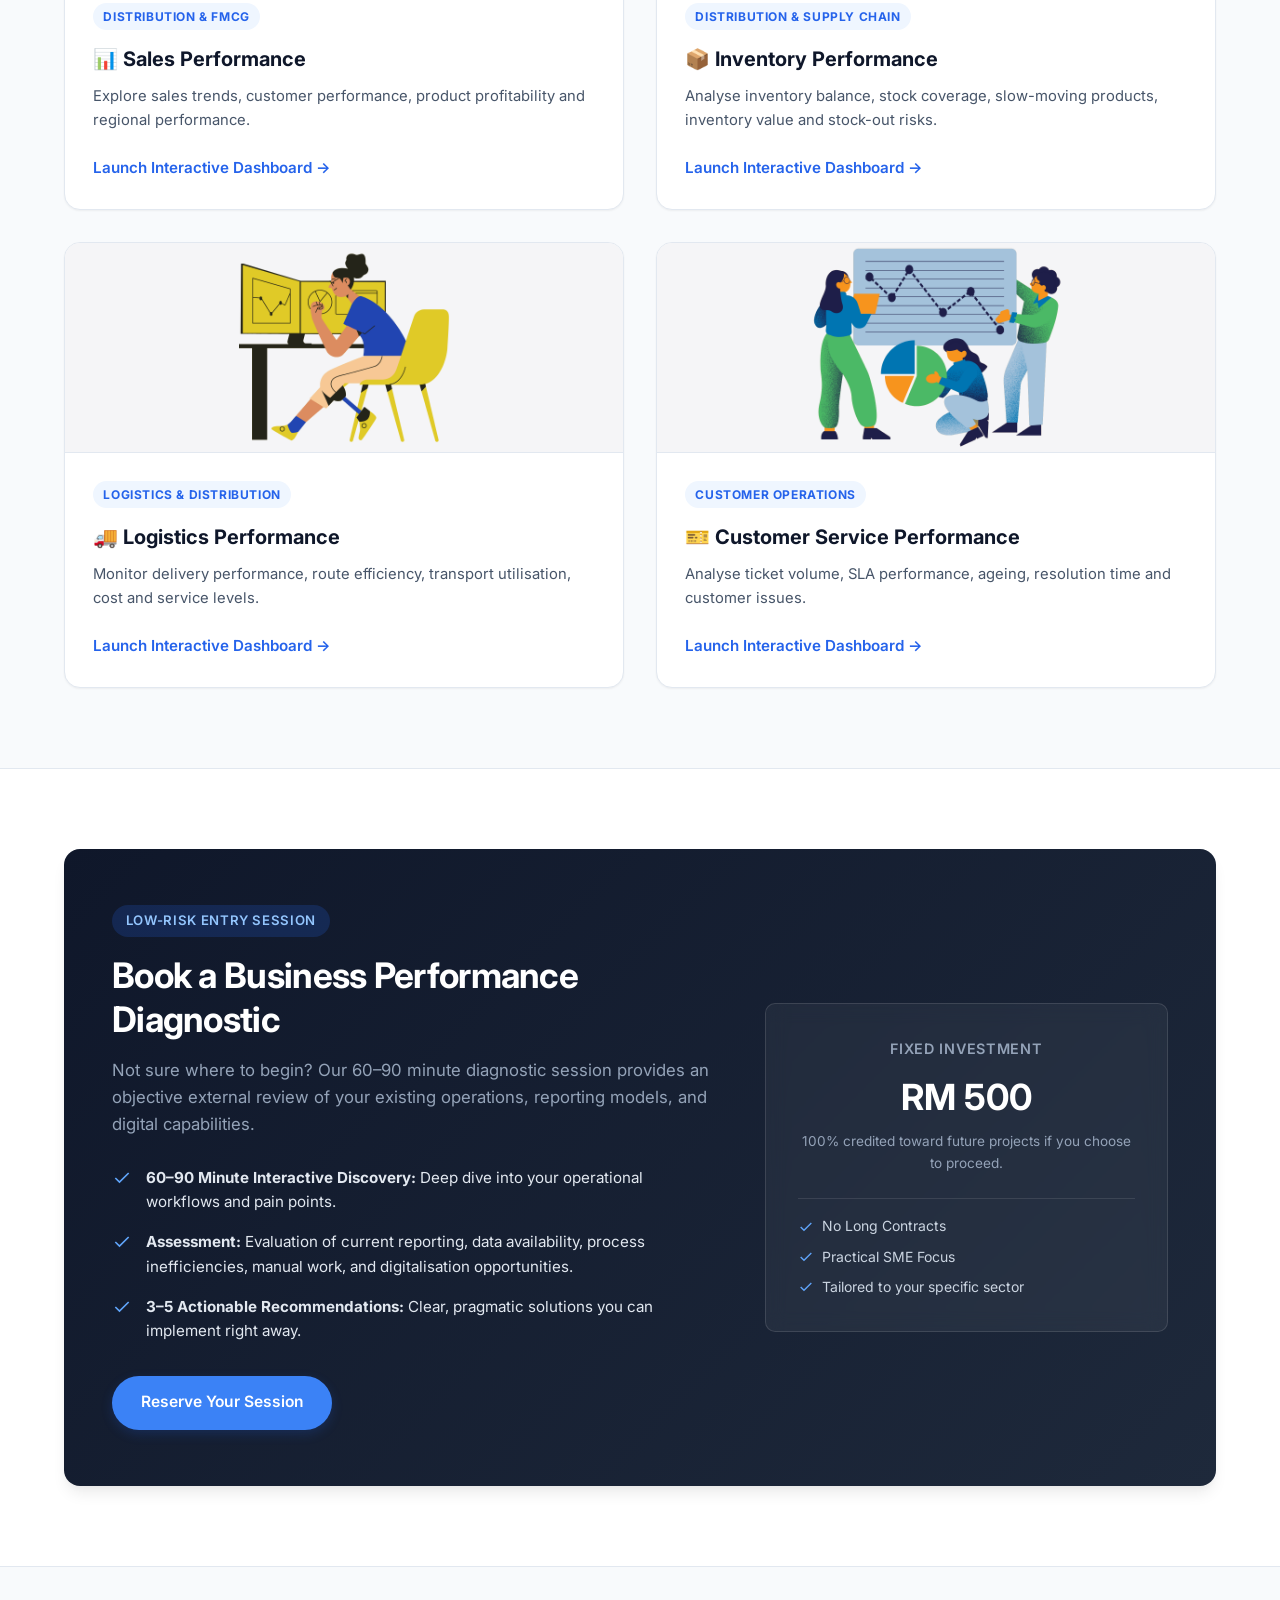
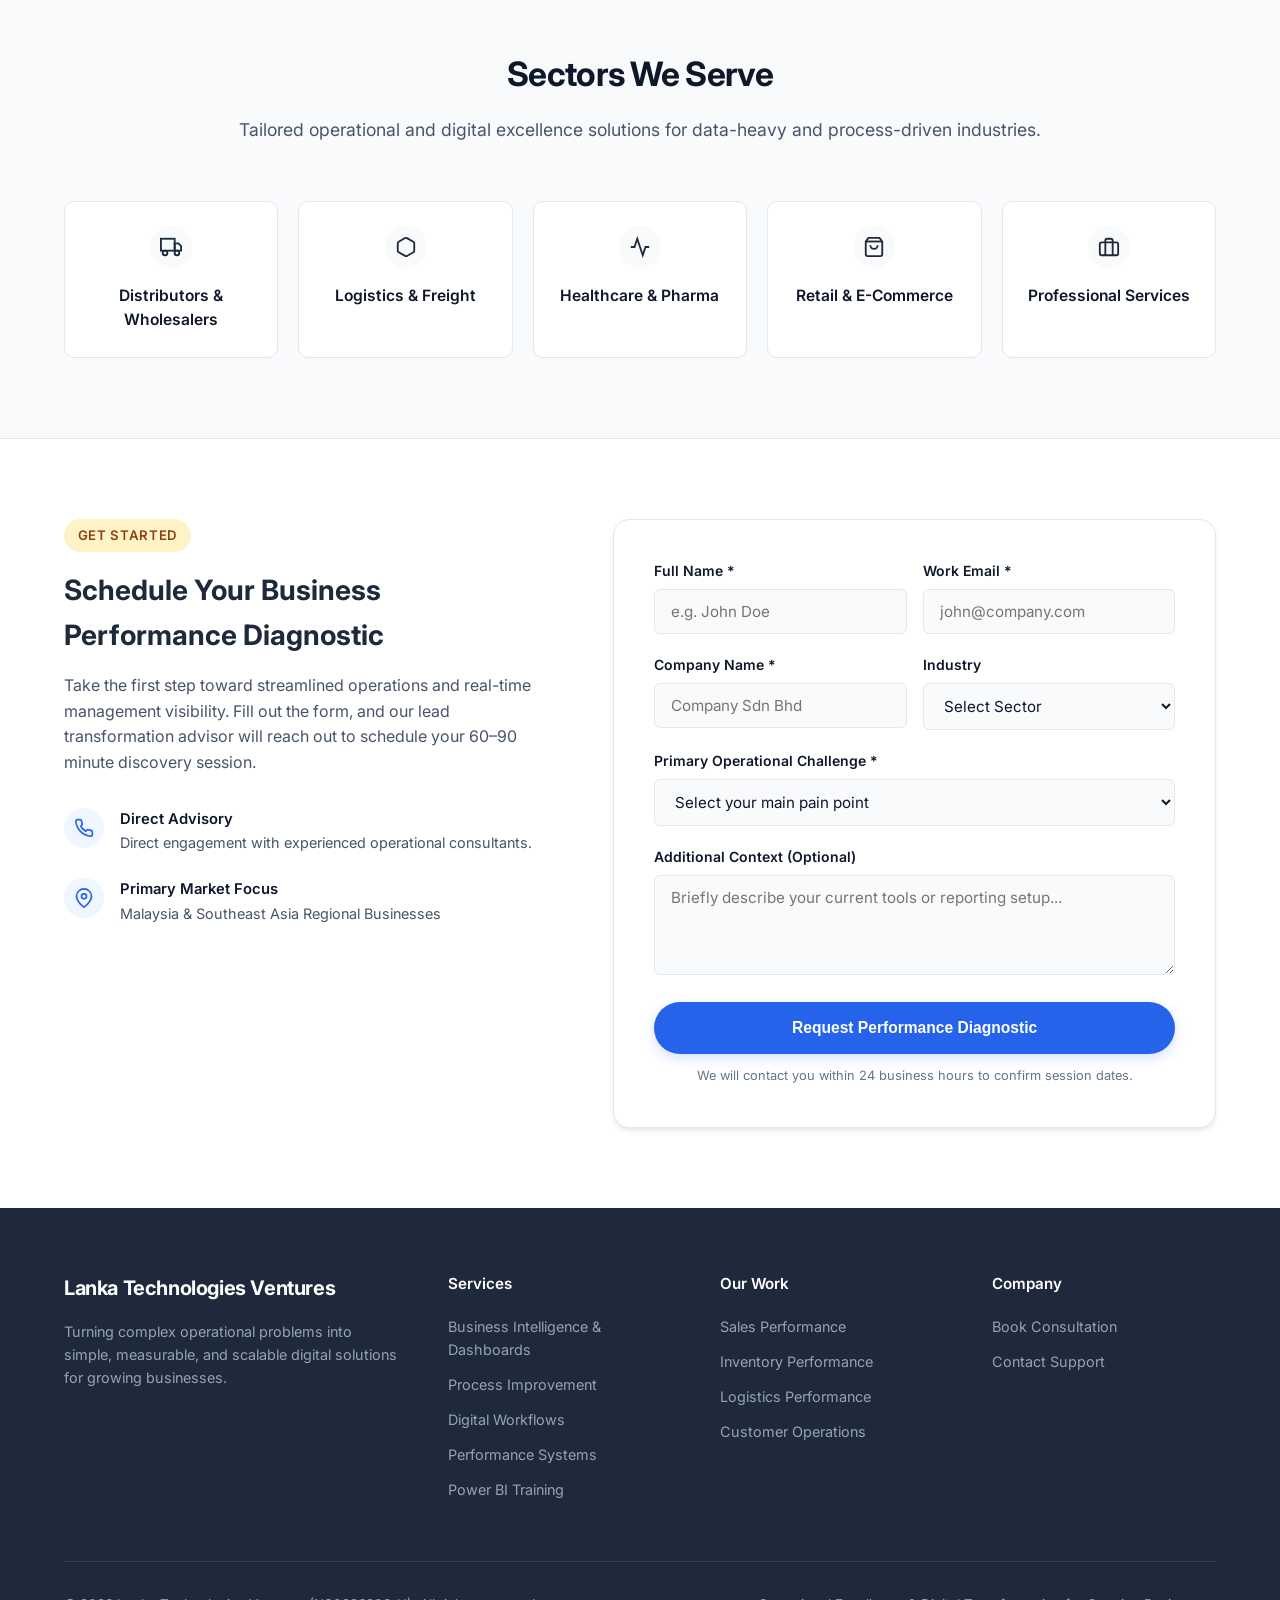
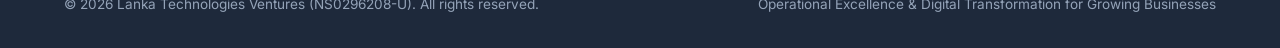
==== commit b5ca7ae6: "Add files via upload" ====
--- a/index.html
+++ b/index.html
@@ -983,8 +983,8 @@
             <div class="hero-grid">
                 <div class="hero-content">
                     <span class="badge">Practical Operational Excellence</span>
-                    <h1>Operations Excellence & Digital Transformation for Growing Businesses</h1>
-                    <p>We help SMEs and mid-sized companies simplify manual operations, gain clear performance visibility, and replace spreadsheet complexity with scalable digital systems.</p>
+                    <h1>Operational Excellence & Digital Transformation for Growing Businesses</h1>
+                    <p>We help businesses simplify manual operations, gain performance visibility, and replace spreadsheet complexity with scalable digital systems.</p>
 
                     <div class="hero-actions">
                         <a href="#contact" class="btn btn-primary">
@@ -1045,7 +1045,7 @@
         <div class="container">
             <div class="section-header">
                 <h2>Is Your Business Holding Back Due to Operational Bottlenecks?</h2>
-                <p>We work with growing companies facing common operational hurdles that slow down decision-making and inflate overheads.</p>
+                <p>We work with companies facing common operational hurdles that slow down decision-making and inflate overheads.</p>
             </div>
 
             <div class="pain-points-grid">
@@ -1131,7 +1131,7 @@
                     </div>
                     <div class="service-footer">
                         <span>Data Consolidation & Dashboards</span>
-                        <span>RM 2k – 6k</span>
+                        <!-- <span>RM 3k – 8k</span> -->
                     </div>
                 </div>
 
@@ -1145,7 +1145,7 @@
                     </div>
                     <div class="service-footer">
                         <span>Lean & SOP Redesign</span>
-                        <span>RM 2k – 6k</span>
+                        <!-- <span>RM 3k – 10k</span> -->
                     </div>
                 </div>
 
@@ -1159,7 +1159,7 @@
                     </div>
                     <div class="service-footer">
                         <span>Workflow Automation</span>
-                        <span>RM 3k – 10k</span>
+                        <!-- <span>RM 3k – 10k</span> -->
                     </div>
                 </div>
 
@@ -1173,7 +1173,7 @@
                     </div>
                     <div class="service-footer">
                         <span>KPI Scorecards & Governance</span>
-                        <span>RM 3k – 8k</span>
+                        <!-- <span>RM 3k – 10k</span> -->
                     </div>
                 </div>
 
@@ -1187,7 +1187,7 @@
                     </div>
                     <div class="service-footer">
                         <span>Hands-on Workshops</span>
-                        <span>RM 1k – 2k / day</span>
+                        <!-- <span>RM 1k – 2k / day</span> -->
                     </div>
                 </div>
 
@@ -1201,7 +1201,7 @@
                     </div>
                     <div class="service-footer">
                         <span>Roadmaps & Strategy</span>
-                        <span>RM 3k – 8k</span>
+                        <!-- <span>RM 3k – 8k</span> -->
                     </div>
                 </div>
             </div>
@@ -1310,7 +1310,7 @@
                             </div>
                             <div class="diagnostic-item">
                                 <svg width="20" height="20" viewBox="0 0 24 24" fill="none" stroke="currentColor" stroke-width="2"><polyline points="20 6 9 17 4 12"/></svg>
-                                <span><strong>Reporting Assessment:</strong> Evaluation of current Excel models, manual reports, and visibility bottlenecks.</span>
+                                <span><strong>Assessment:</strong> Evaluation of current reporting, data availability, process inefficiencies, manual work, and digitalisation opportunities.</span>
                             </div>
                             <div class="diagnostic-item">
                                 <svg width="20" height="20" viewBox="0 0 24 24" fill="none" stroke="currentColor" stroke-width="2"><polyline points="20 6 9 17 4 12"/></svg>
@@ -1411,17 +1411,17 @@
                         </div>
                     </div>
 
-                    <!--
-                    <div class="contact-detail-item">
+                    
+                    <!-- <div class="contact-detail-item">
                         <div class="contact-detail-icon">
                             <svg width="20" height="20" viewBox="0 0 24 24" fill="none" stroke="currentColor" stroke-width="2"><path d="M4 4h16c1.1 0 2 .9 2 2v12c0 1.1-.9 2-2 2H4c-1.1 0-2-.9-2-2V6c0-1.1.9-2 2-2z"/><polyline points="22,6 12,13 2,6"/></svg>
                         </div>
                         <div class="contact-detail-text">
                             <h4>Email Enquiries</h4>
-                            <p>info@lankatechnologies.com</p>
-                        </div>
-                    </div>
-                    !-->
+                            <p>admin@lankatechnologiesventures.com</p>
+                        </div>
+                    </div> -->
+                    
 
                     <div class="contact-detail-item">
                         <div class="contact-detail-icon">
@@ -1429,7 +1429,7 @@
                         </div>
                         <div class="contact-detail-text">
                             <h4>Primary Market Focus</h4>
-                            <p>Malaysia & Southeast Asia Regional SMEs</p>
+                            <p>Malaysia & Southeast Asia Regional Businesses</p>
                         </div>
                     </div>
                 </div>
@@ -1513,7 +1513,7 @@
                 </div>
 
                 <div class="footer-column">
-                    <h4>Services</h4>
+                    <h4><a href="#services">Services</a></h4>
                     <ul>
                         <li><a href="#services">Business Intelligence & Dashboards</a></li>
                         <li><a href="#services">Process Improvement</a></li>
@@ -1524,7 +1524,7 @@
                 </div>
 
                 <div class="footer-column">
-                    <h4>Our Work</h4>
+                    <h4><a href="#work">Our Work</a></h4>
                     <ul>
                         <li><a href="sales-performance.html">Sales Performance</a></li>
                         <li><a href="inventory-performance.html">Inventory Performance</a></li>
@@ -1534,7 +1534,7 @@
                 </div>
 
                 <div class="footer-column">
-                    <h4>Company</h4>
+                    <h4><a href="#contact">Company</a></h4>
                     <ul>
                         <li><a href="#contact">Book Consultation</a></li>
                         <li><a href="#contact">Contact Support</a></li>
@@ -1544,7 +1544,7 @@
 
             <div class="footer-bottom">
                 <p>&copy; <span id="year"></span> Lanka Technologies Ventures (NS0296208-U). All rights reserved.</p>
-                <p>Practical Operations Excellence & Digital Transformation for Growing Businesses</p>
+                <p>Operational Excellence & Digital Transformation for Growing Businesses</p>
             </div>
         </div>
     </footer>
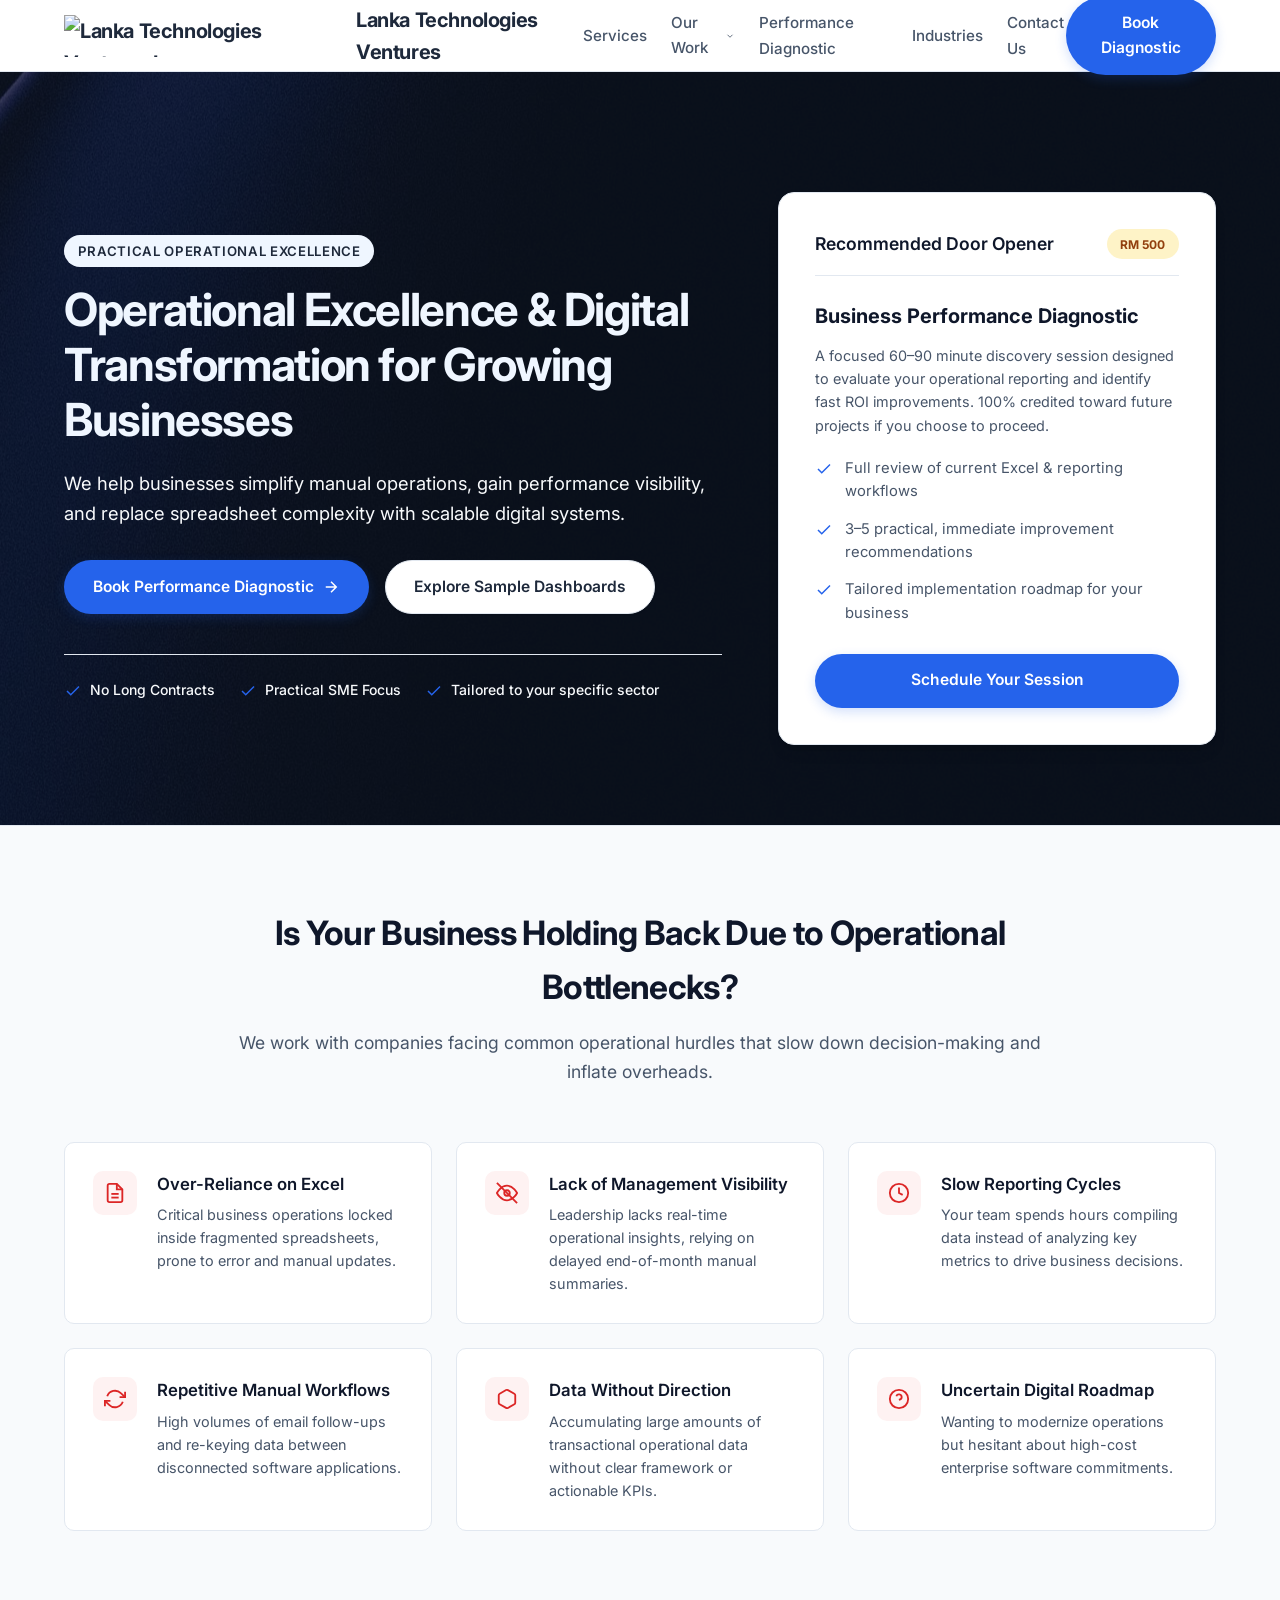
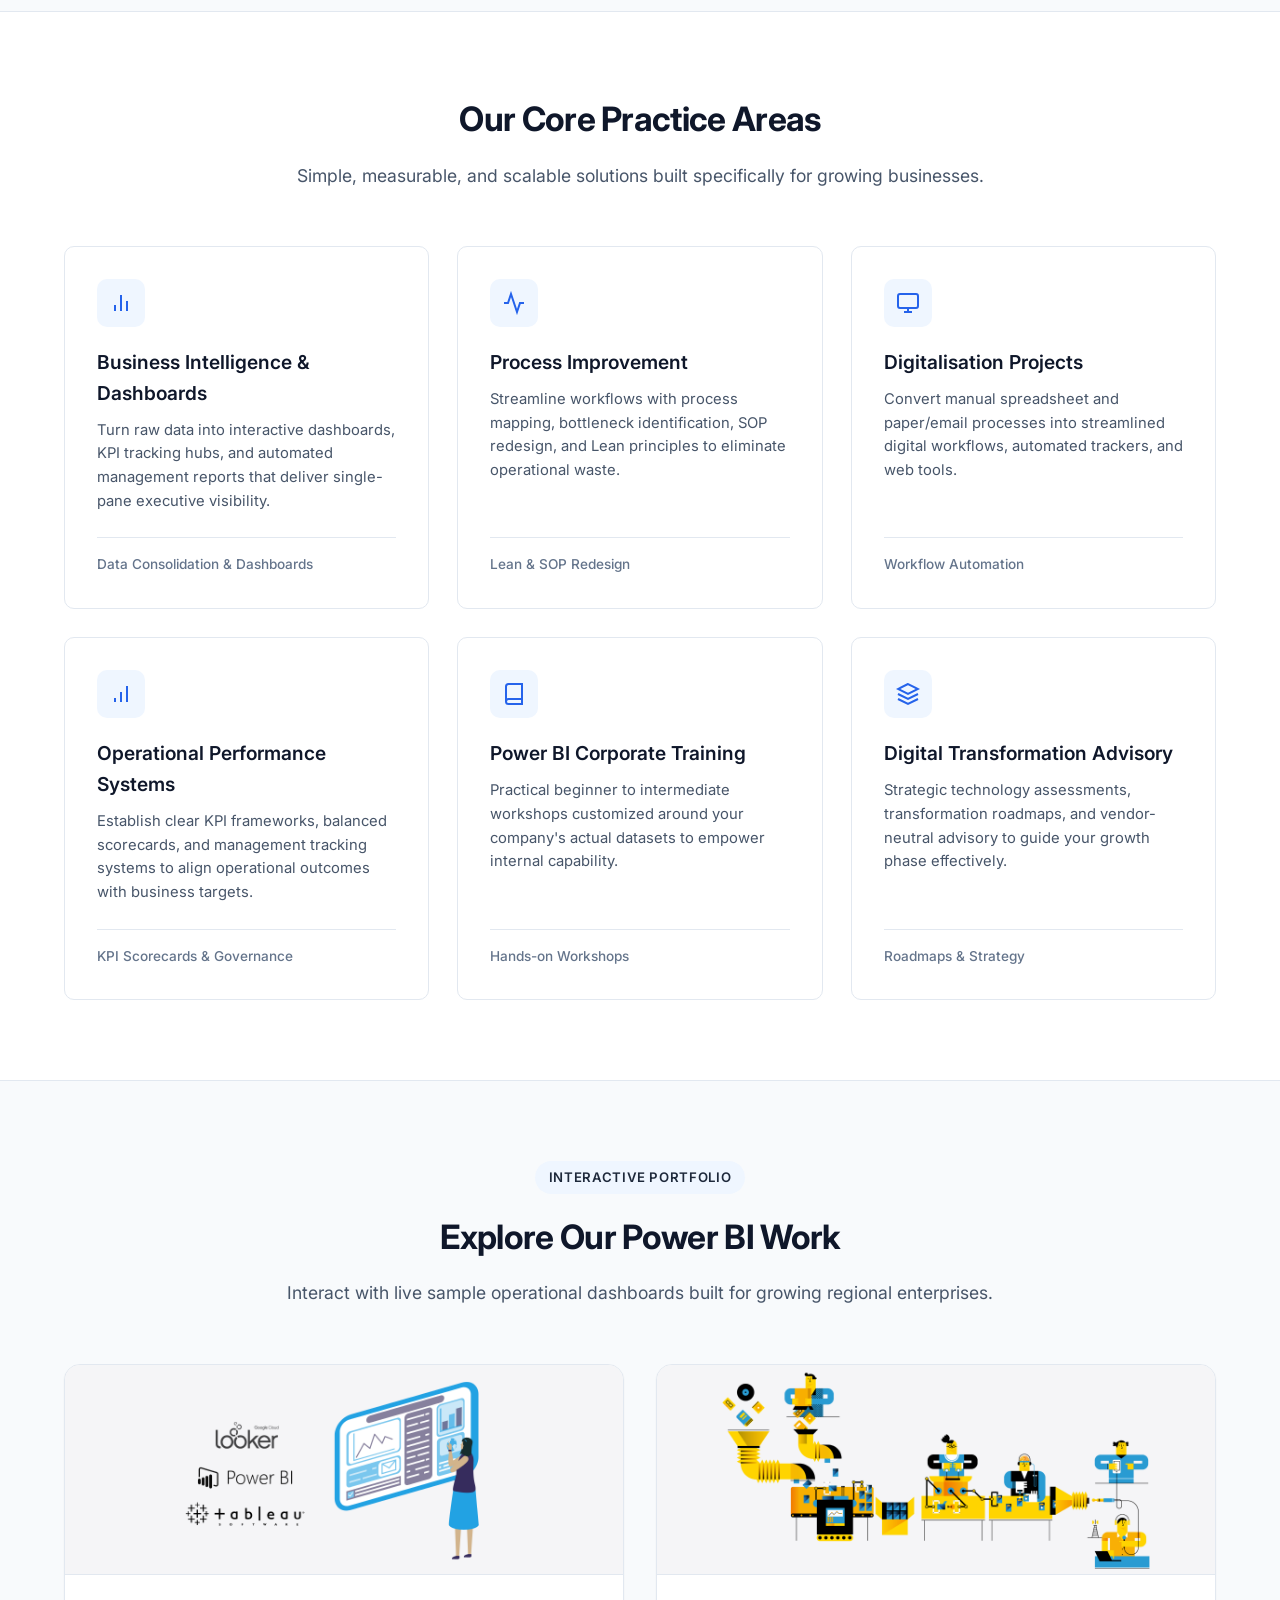
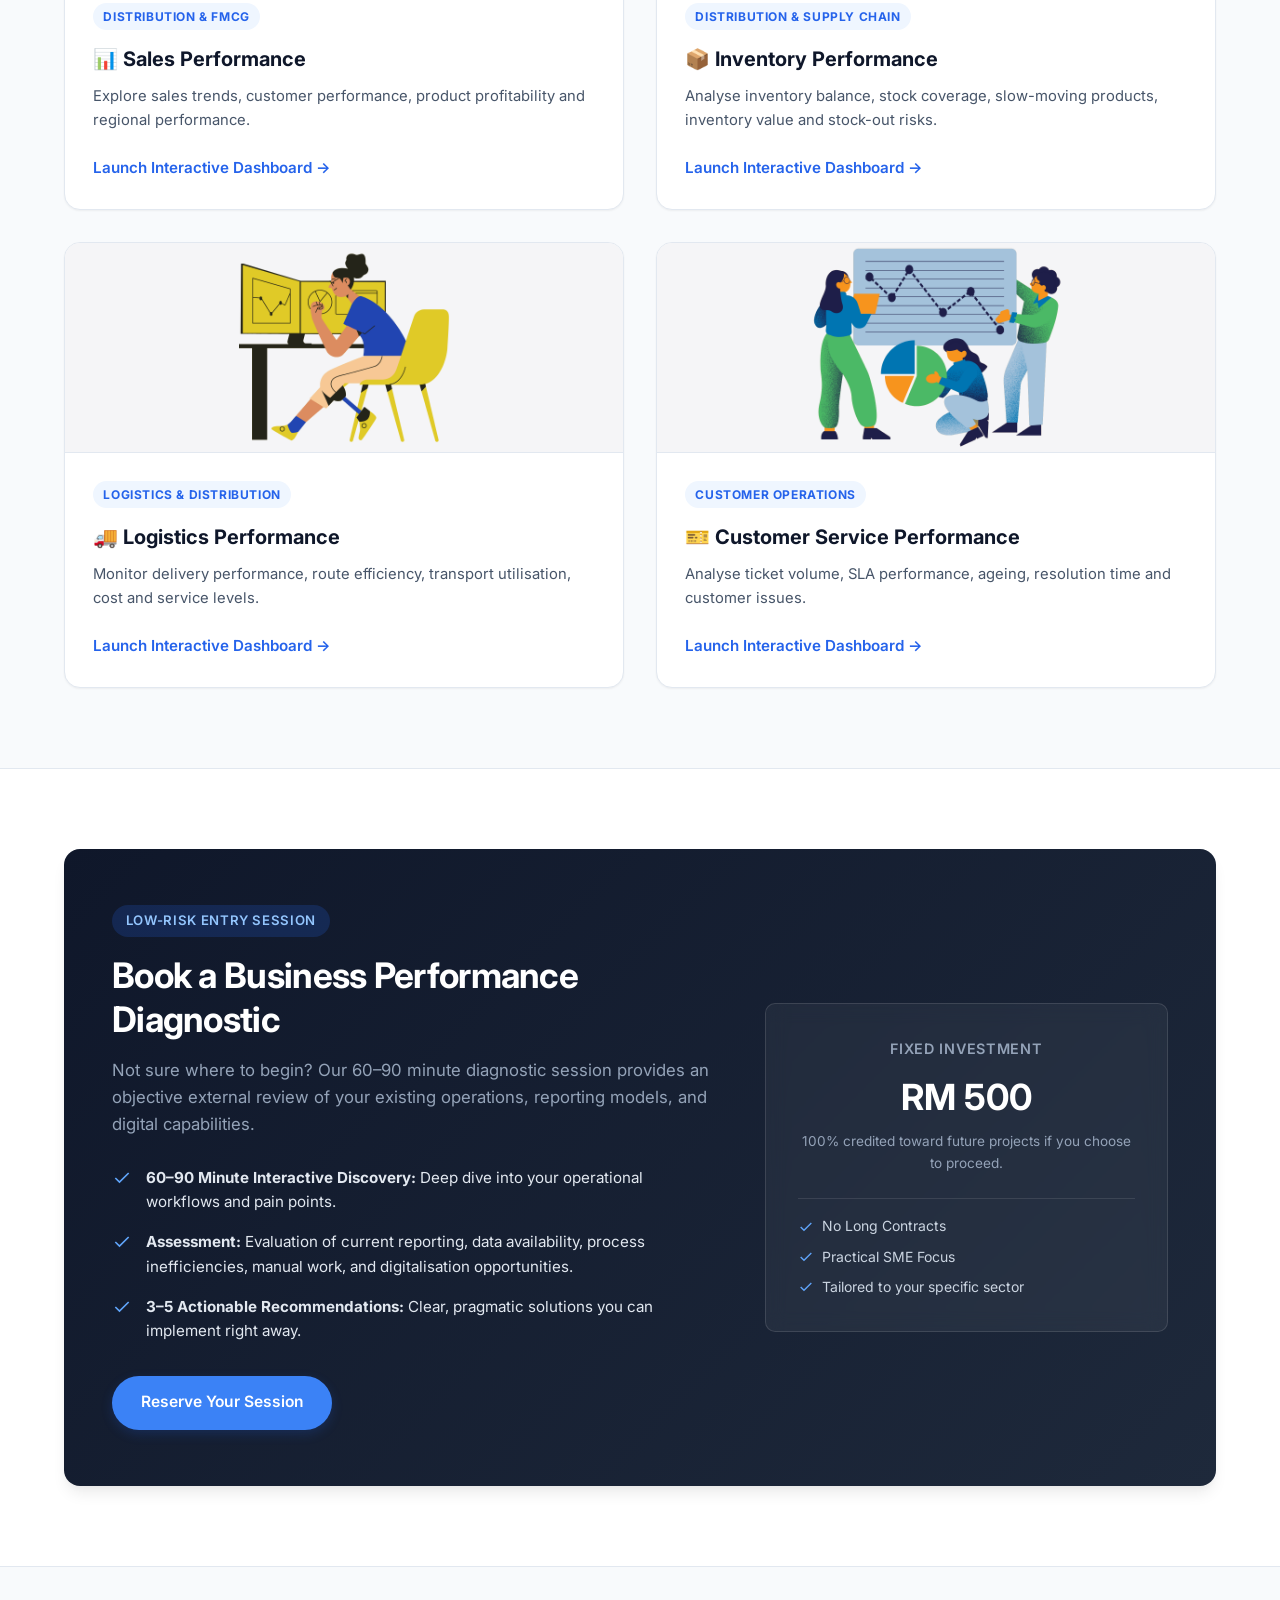
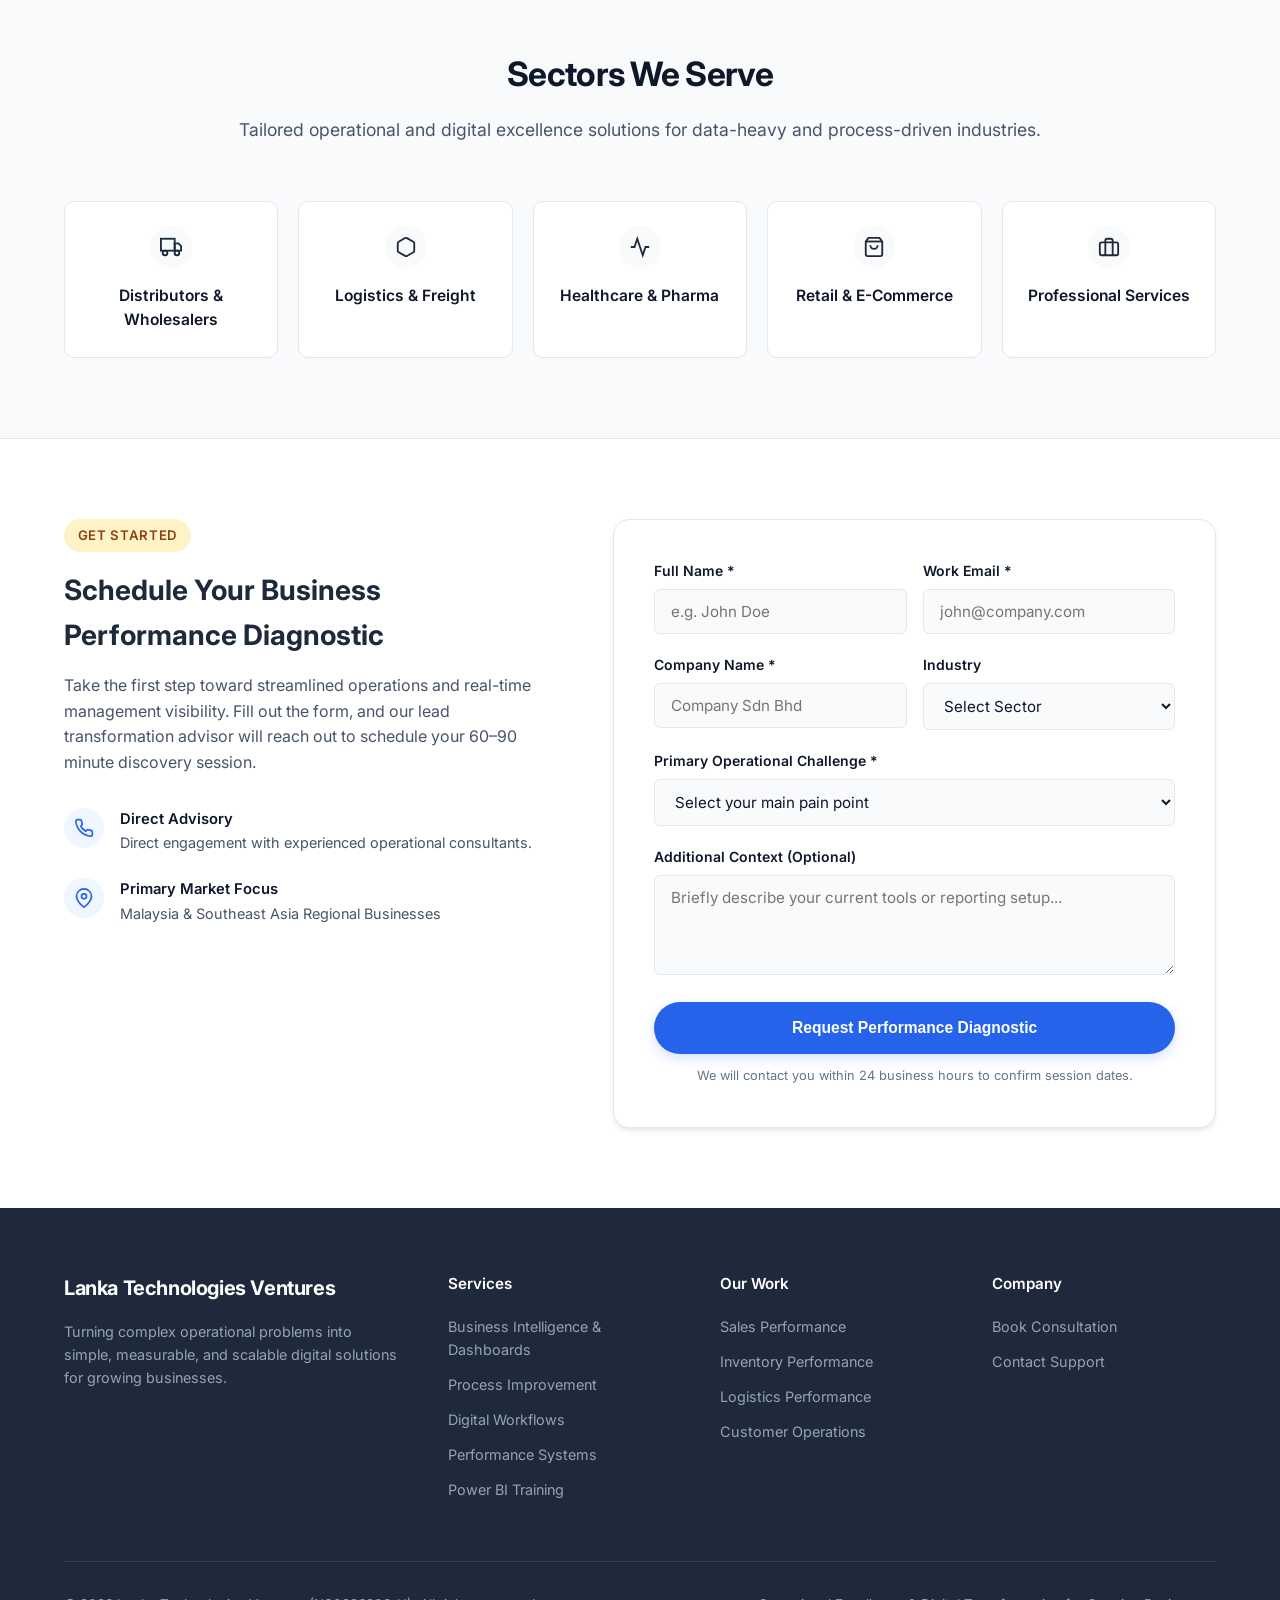
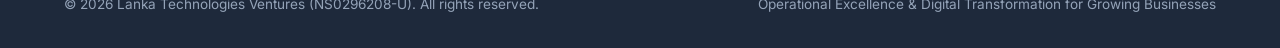
==== commit 8d5861e3: "Add files via upload added logo" ====
--- a/index.html
+++ b/index.html
@@ -219,19 +219,27 @@
         }
 
         .logo {
-            display: flex;
+            /* display: flex; */
+            display: inline-flex;
             align-items: center;
             gap: 0.6rem;
             font-weight: 700;
             font-size: 1.25rem;
             color: var(--brand-primary);
             letter-spacing: -0.02em;
+            text-decoration: none;
+        }
+
+        .logo-img {
+            height: 42px;       /* Set a fixed height */
+            width: auto;        /* Maintain original aspect ratio */
+            object-fit: contain;
         }
 
         .nav-links {
             display: flex;
             align-items: center;
-            gap: 2rem;
+            gap: 1.5rem;
         }
 
         .nav-links a {
@@ -940,6 +948,7 @@
     <nav class="navbar">
         <div class="container">
             <a href="index.html" class="logo">
+                <img src="images/logo.png" alt="Lanka Technologies Ventures Logo" class="logo-img">
                 <span>Lanka Technologies Ventures</span>
             </a>
 
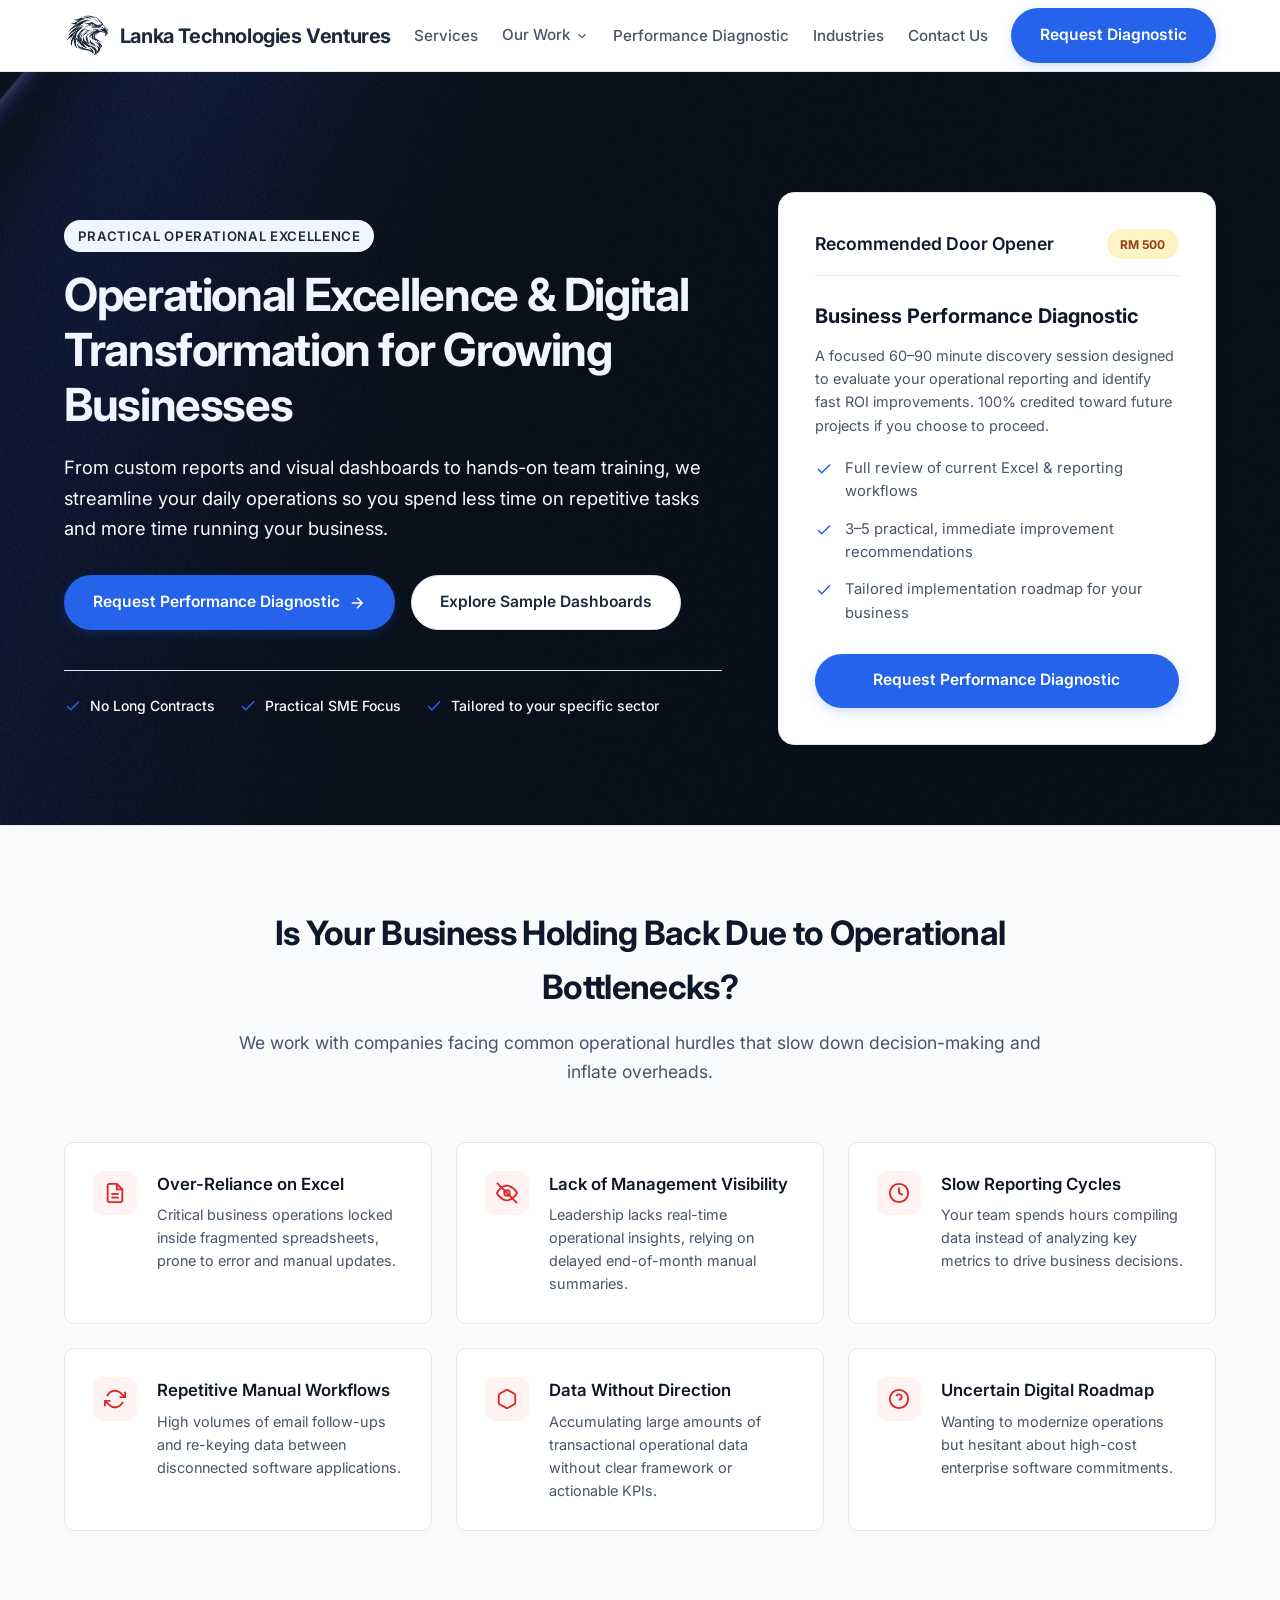
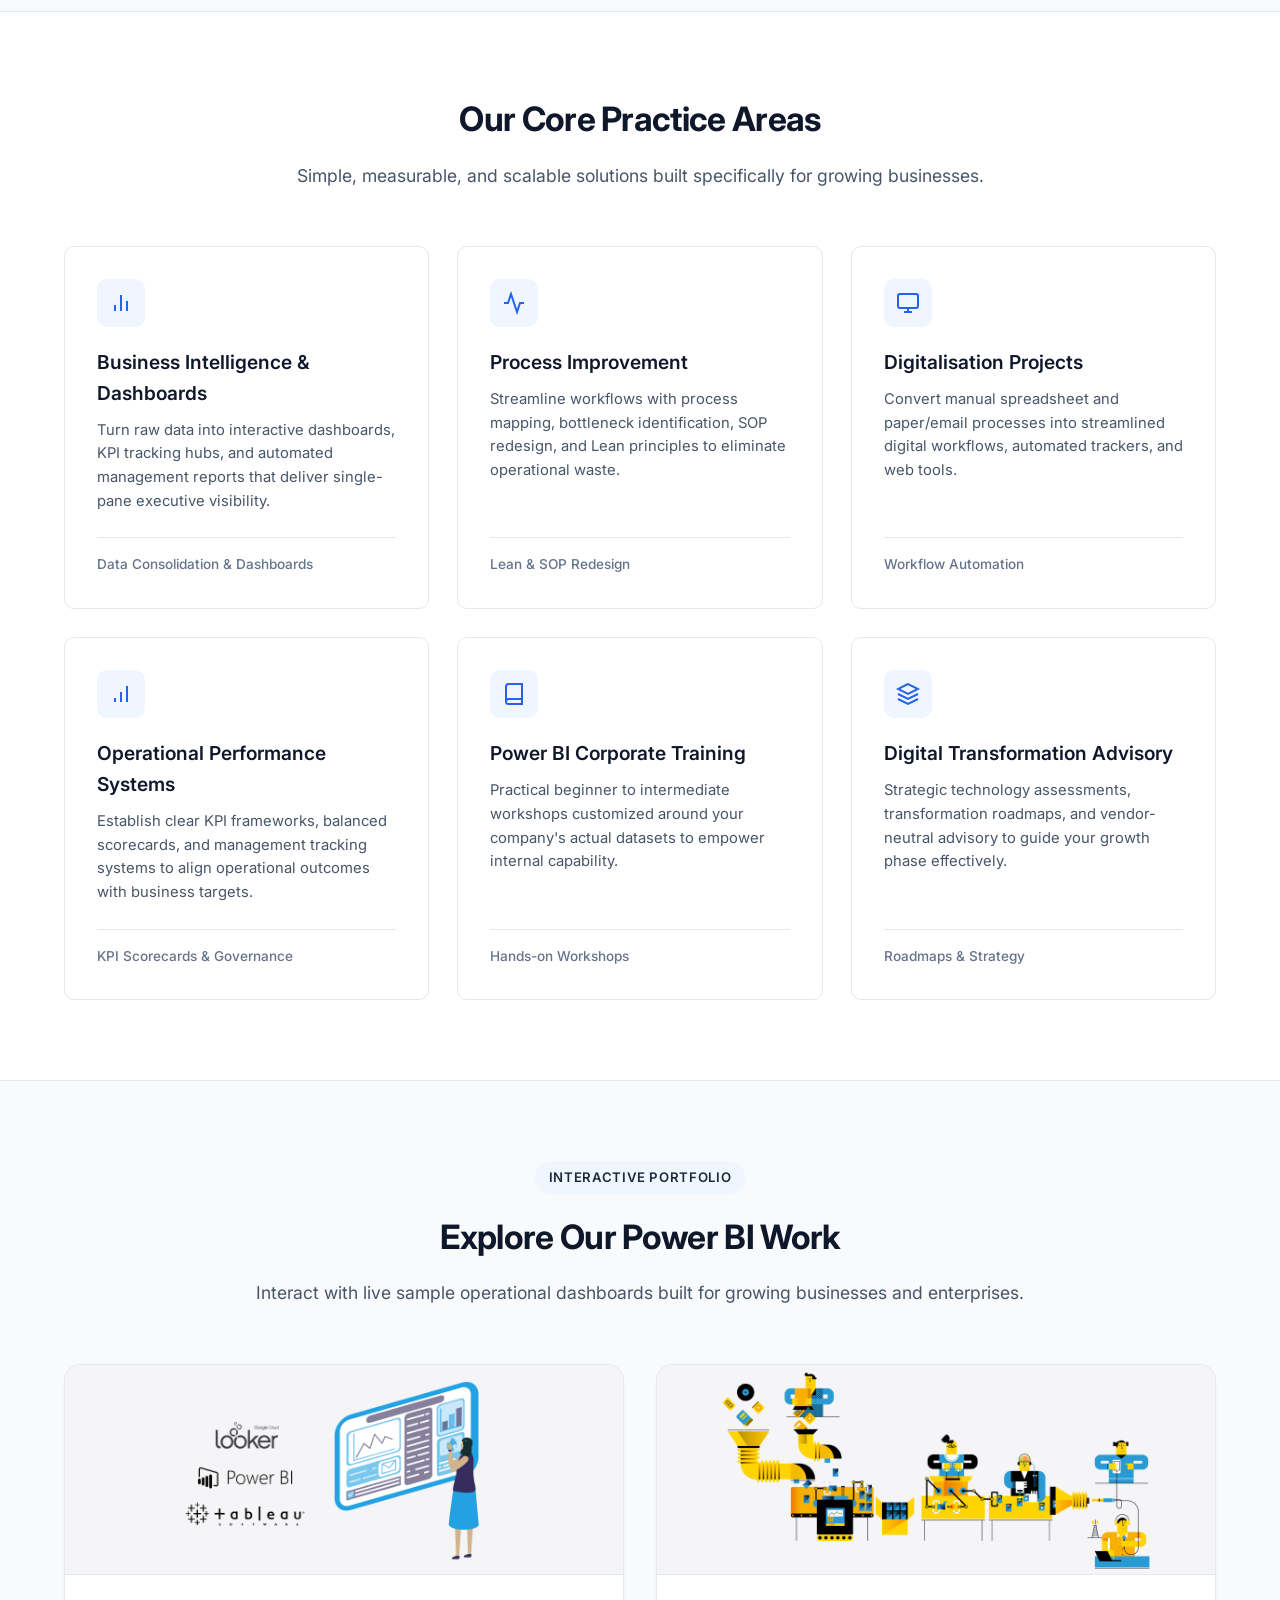
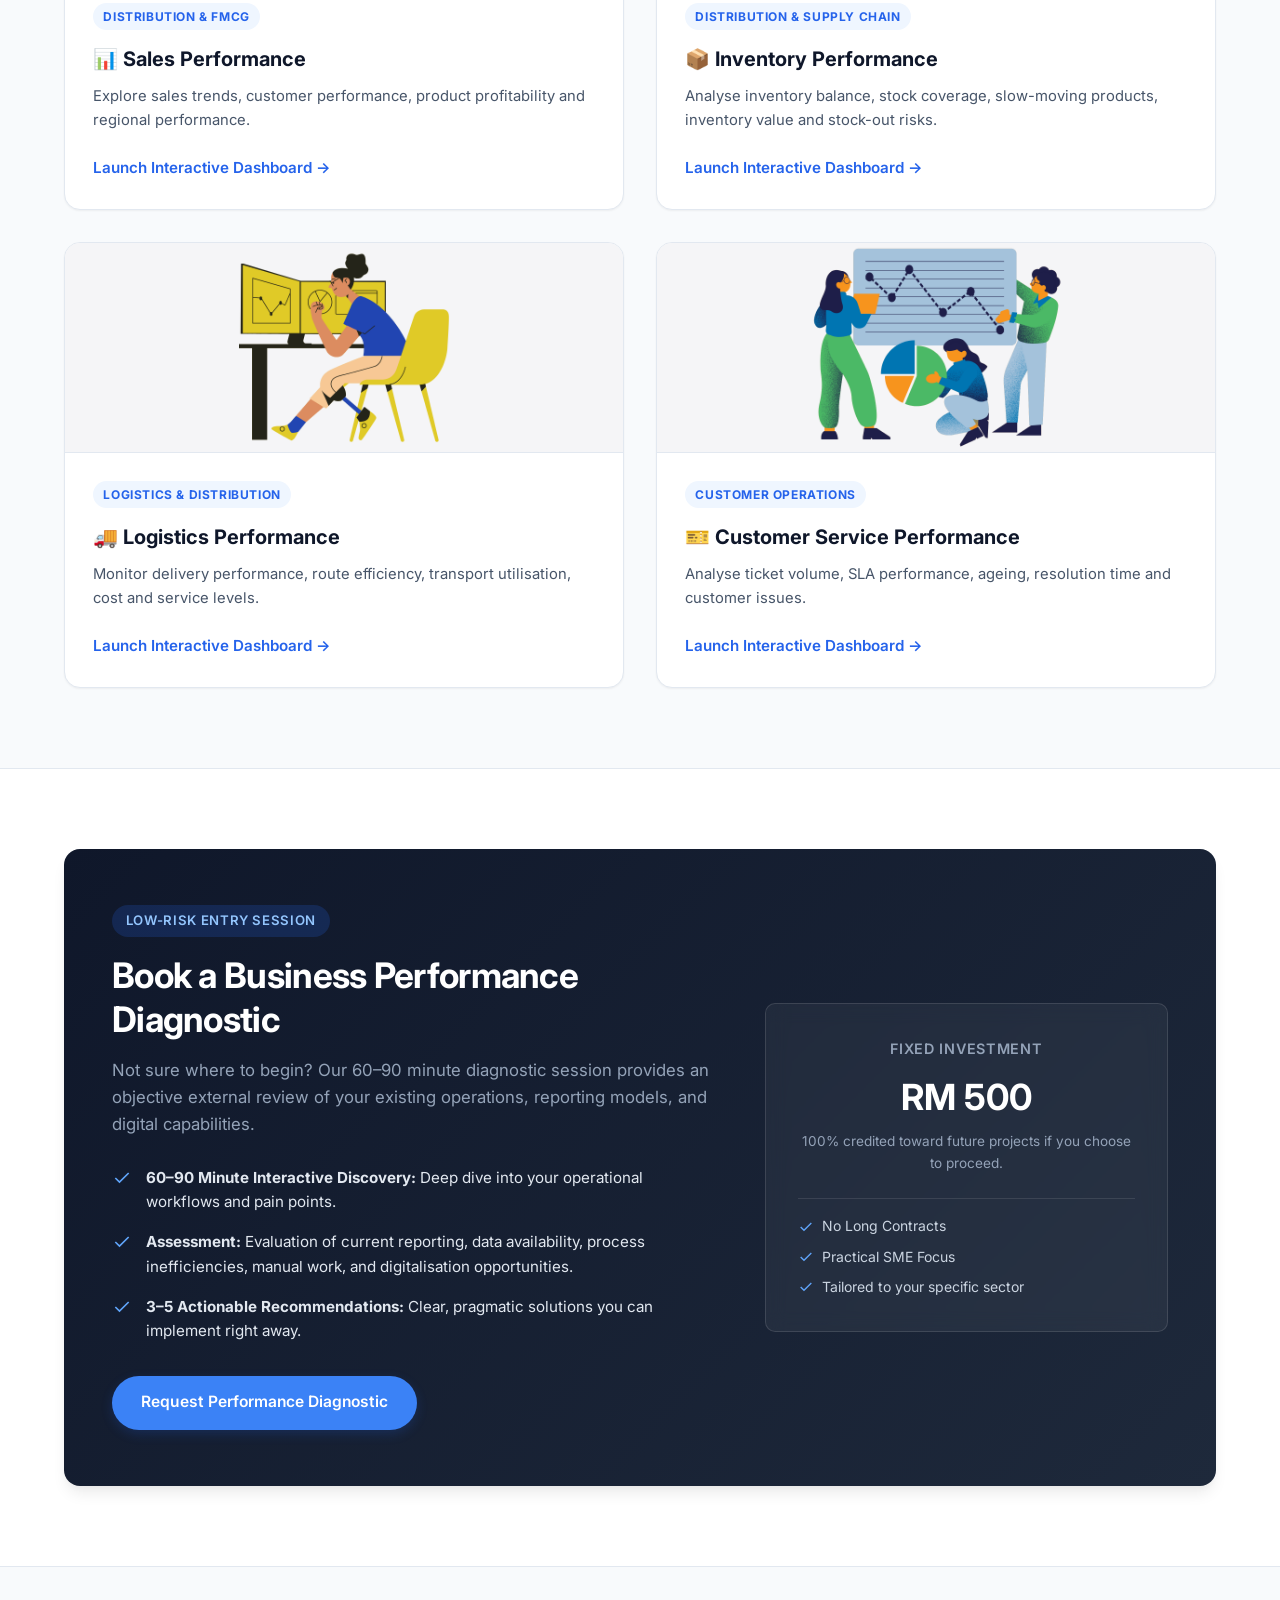
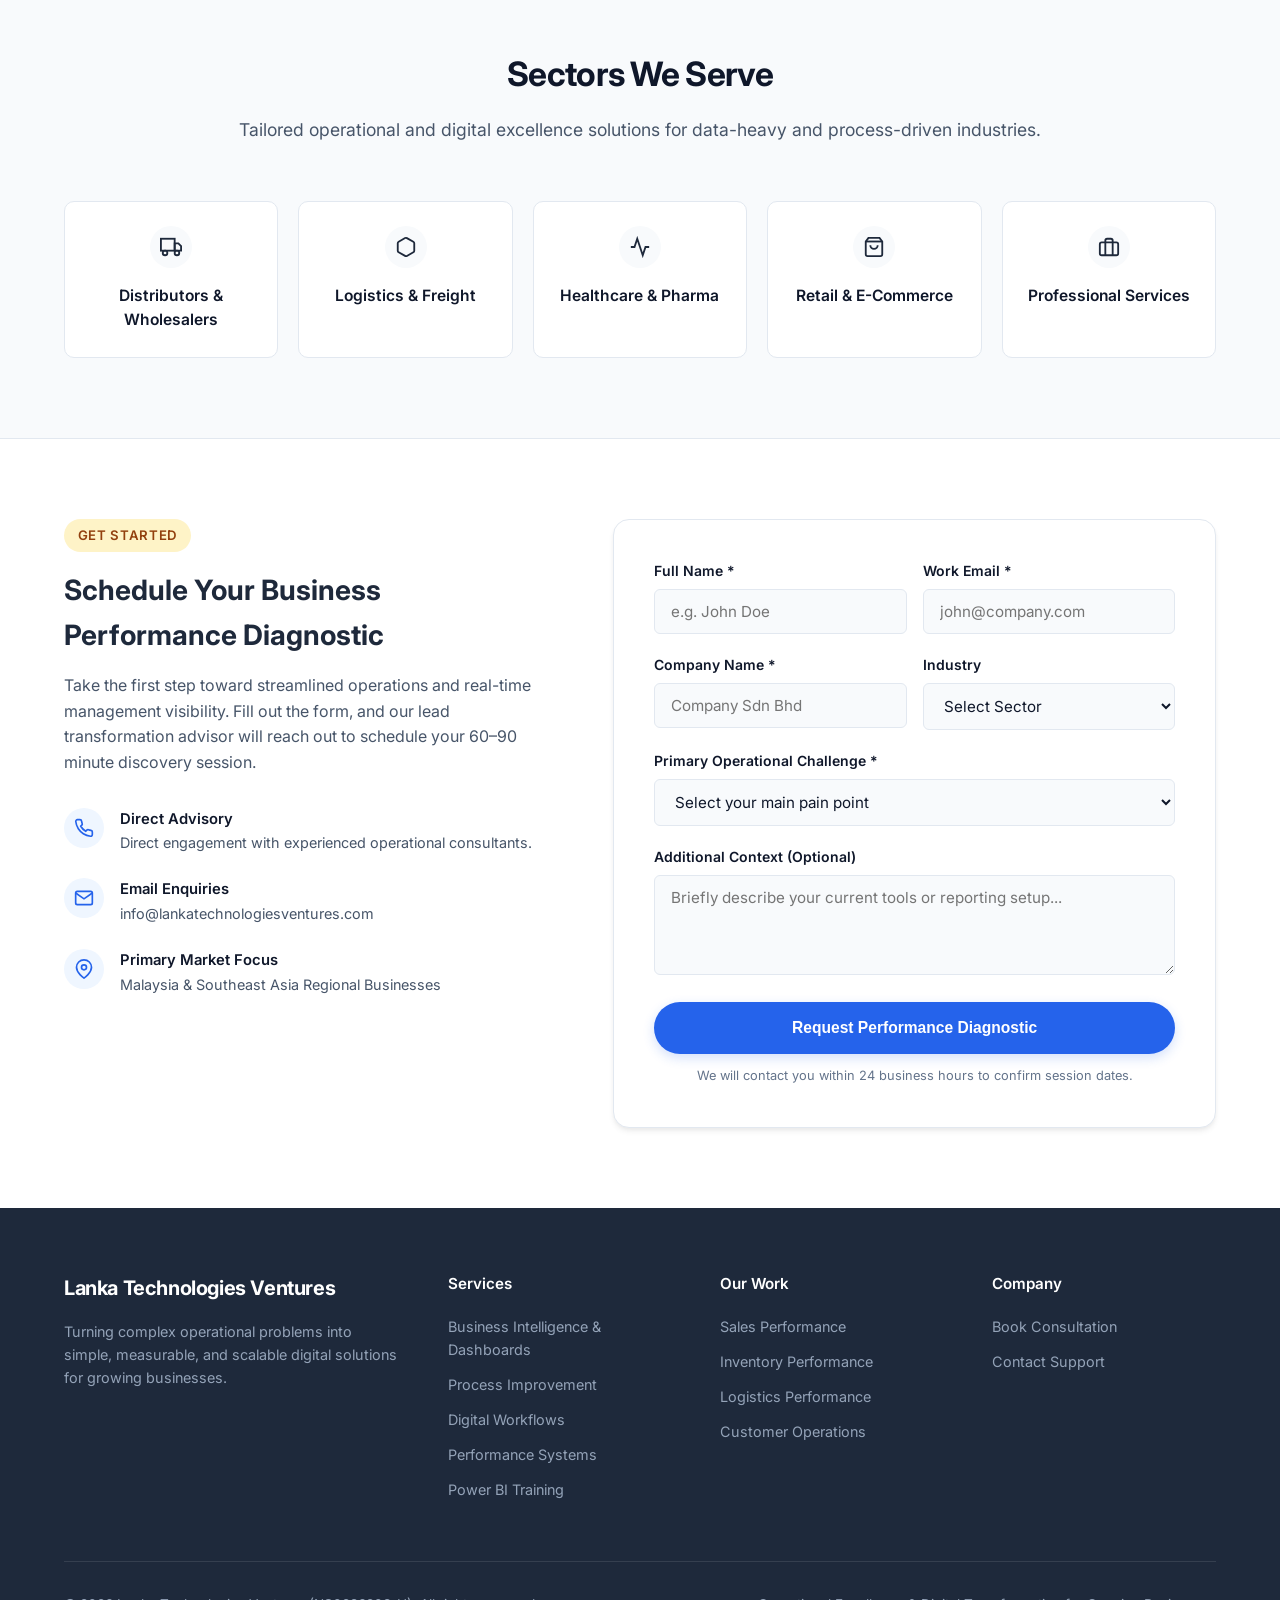
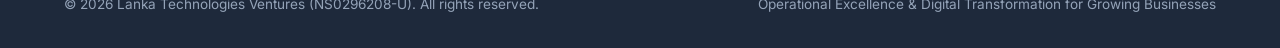
==== commit 9c1d7af8: "Add files via upload" ====
--- a/index.html
+++ b/index.html
@@ -297,7 +297,7 @@
 
         .dropdown-menu a {
             display: block;
-            padding: 0.65rem 1.25rem;
+            padding: 0.65rem 0.75rem;
             font-size: 0.9rem;
             color: var(--text-primary);
             transition: var(--transition);
@@ -975,7 +975,7 @@
             </ul>
 
             <div class="nav-cta">
-                <a href="#contact" class="btn btn-primary">Book Diagnostic</a>
+                <a href="#contact" class="btn btn-primary">Request Diagnostic</a>
             </div>
 
             <button class="hamburger" id="hamburgerBtn" aria-label="Toggle navigation">
@@ -993,11 +993,11 @@
                 <div class="hero-content">
                     <span class="badge">Practical Operational Excellence</span>
                     <h1>Operational Excellence & Digital Transformation for Growing Businesses</h1>
-                    <p>We help businesses simplify manual operations, gain performance visibility, and replace spreadsheet complexity with scalable digital systems.</p>
+                    <p>From custom reports and visual dashboards to hands-on team training, we streamline your daily operations so you spend less time on repetitive tasks and more time running your business.</p>
 
                     <div class="hero-actions">
                         <a href="#contact" class="btn btn-primary">
-                            Book Performance Diagnostic
+                            Request Performance Diagnostic
                             <svg width="18" height="18" viewBox="0 0 24 24" fill="none" stroke="currentColor" stroke-width="2"><path d="M5 12h14M12 5l7 7-7 7"/></svg>
                         </a>
                         <a href="#work" class="btn btn-secondary">Explore Sample Dashboards</a>
@@ -1043,7 +1043,7 @@
                             <span>Tailored implementation roadmap for your business</span>
                         </li>
                     </ul>
-                    <a href="#contact" class="btn btn-primary btn-block">Schedule Your Session</a>
+                    <a href="#contact" class="btn btn-primary btn-block">Request Performance Diagnostic</a>
                 </div>
             </div>
         </div>
@@ -1223,7 +1223,7 @@
             <div class="section-header">
                 <span class="badge">Interactive Portfolio</span>
                 <h2>Explore Our Power BI Work</h2>
-                <p>Interact with live sample operational dashboards built for growing regional enterprises.</p>
+                <p>Interact with live sample operational dashboards built for growing businesses and enterprises.</p>
             </div>
 
             <div class="dashboard-grid">
@@ -1327,7 +1327,7 @@
                             </div>
                         </div>
 
-                        <a href="#contact" class="btn btn-primary" style="background-color: #3B82F6;">Reserve Your Session</a>
+                        <a href="#contact" class="btn btn-primary" style="background-color: #3B82F6;">Request Performance Diagnostic</a>
                     </div>
 
                     <div class="diagnostic-pricing-box">
@@ -1421,15 +1421,15 @@
                     </div>
 
                     
-                    <!-- <div class="contact-detail-item">
+                    <div class="contact-detail-item">
                         <div class="contact-detail-icon">
                             <svg width="20" height="20" viewBox="0 0 24 24" fill="none" stroke="currentColor" stroke-width="2"><path d="M4 4h16c1.1 0 2 .9 2 2v12c0 1.1-.9 2-2 2H4c-1.1 0-2-.9-2-2V6c0-1.1.9-2 2-2z"/><polyline points="22,6 12,13 2,6"/></svg>
                         </div>
                         <div class="contact-detail-text">
                             <h4>Email Enquiries</h4>
-                            <p>admin@lankatechnologiesventures.com</p>
-                        </div>
-                    </div> -->
+                            <p>info@lankatechnologiesventures.com</p>
+                        </div>
+                    </div>
                     
 
                     <div class="contact-detail-item">
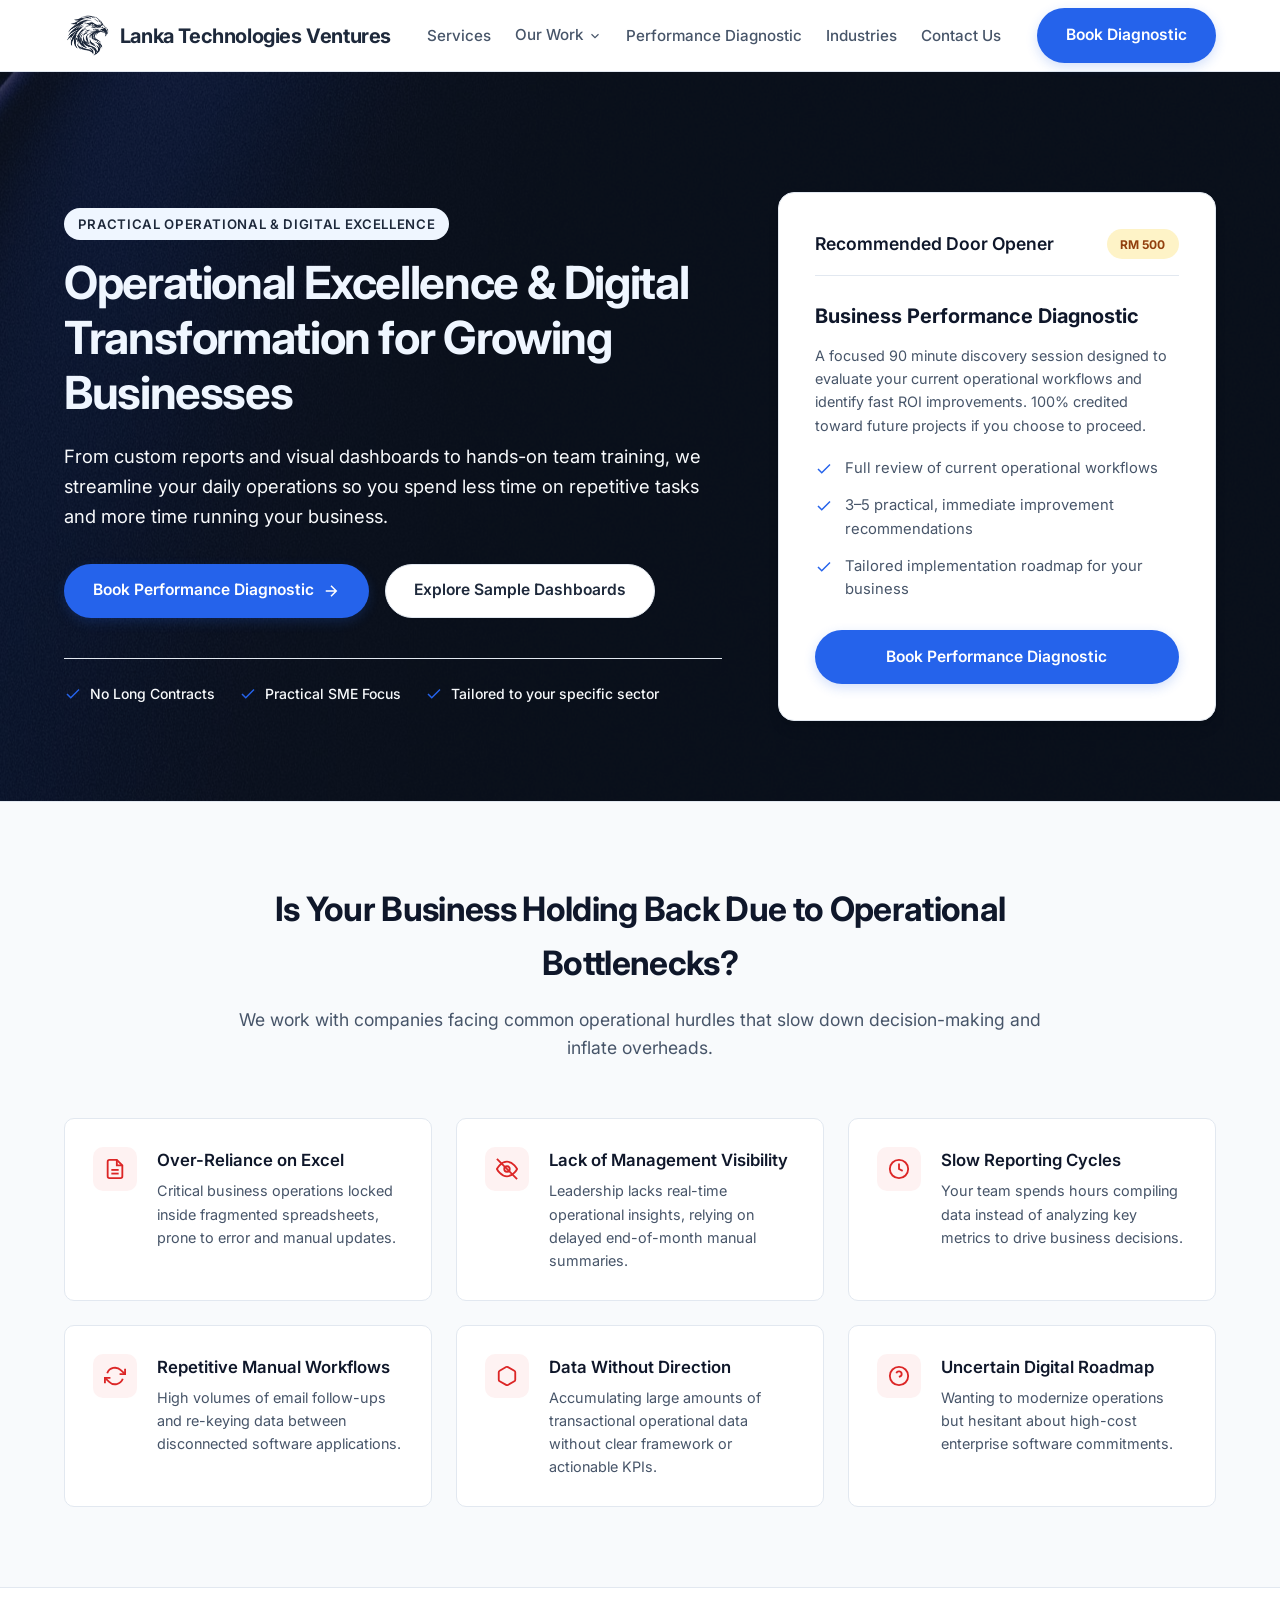
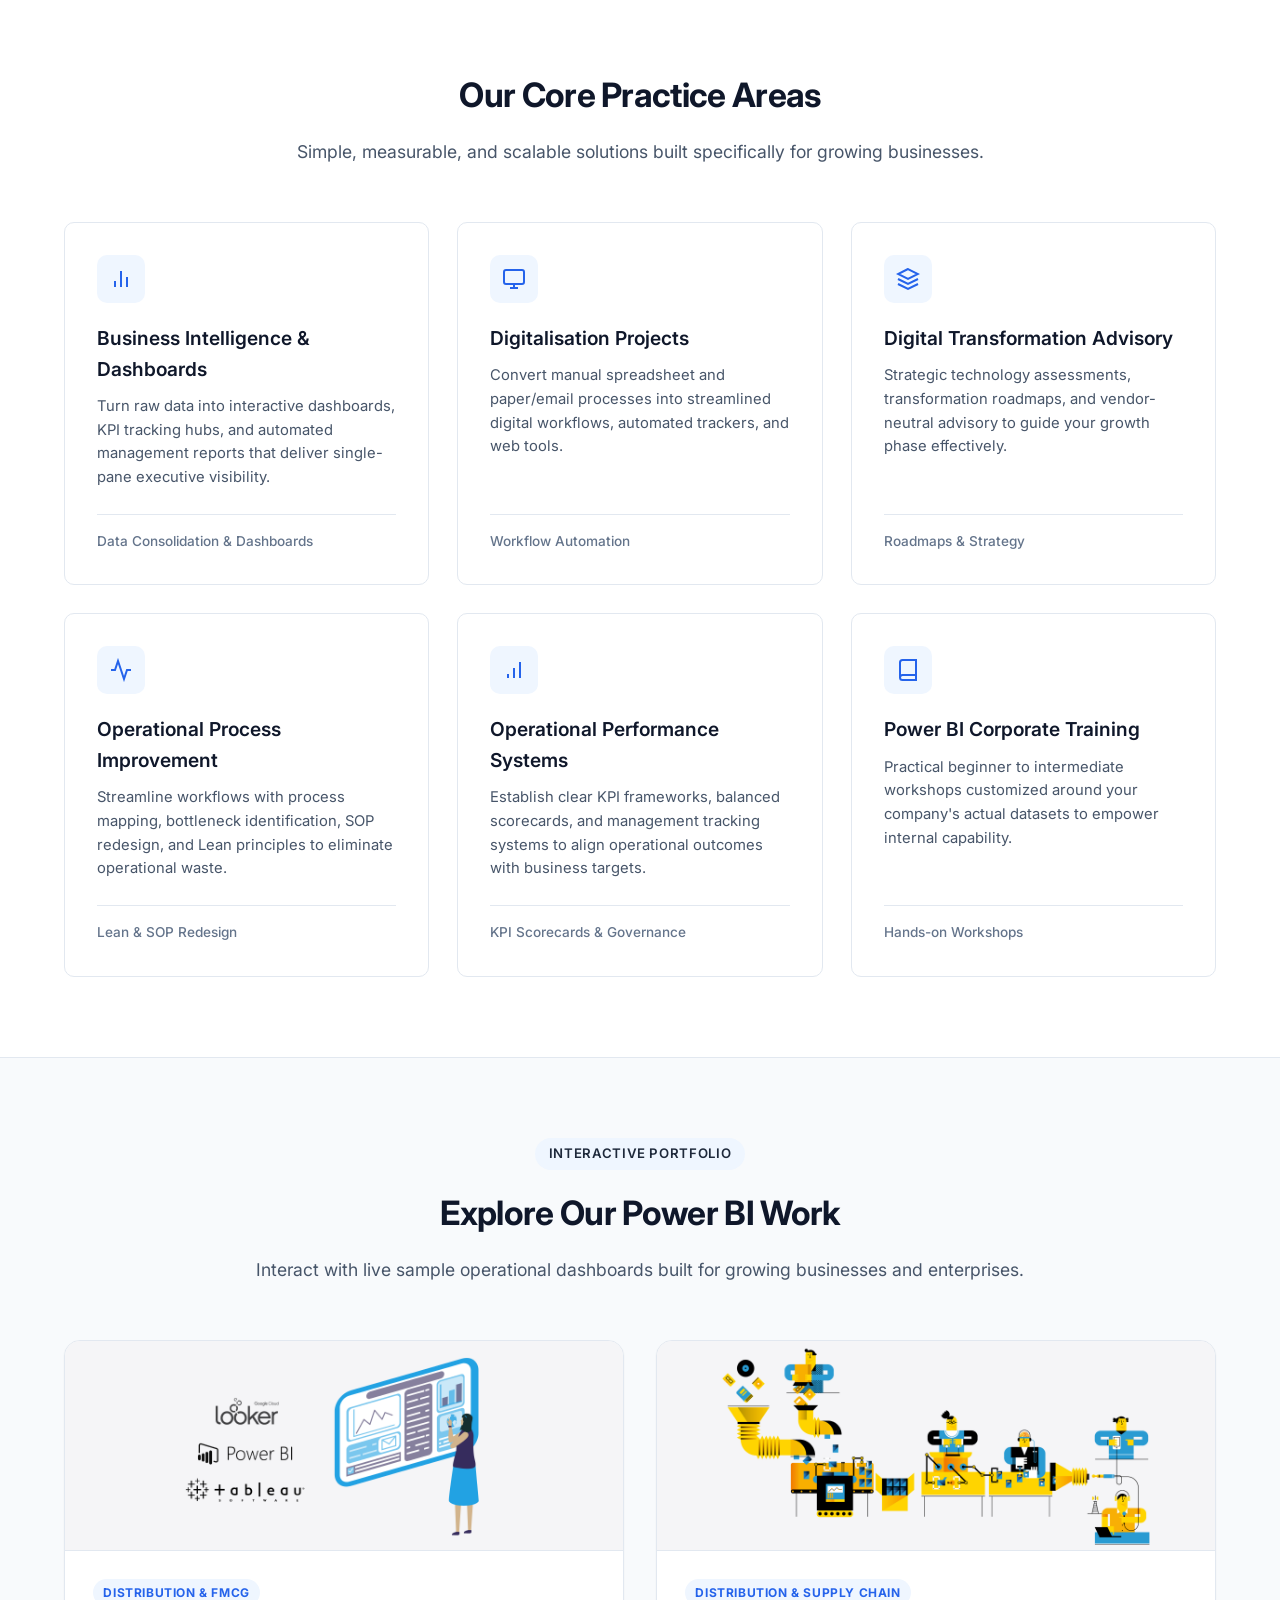
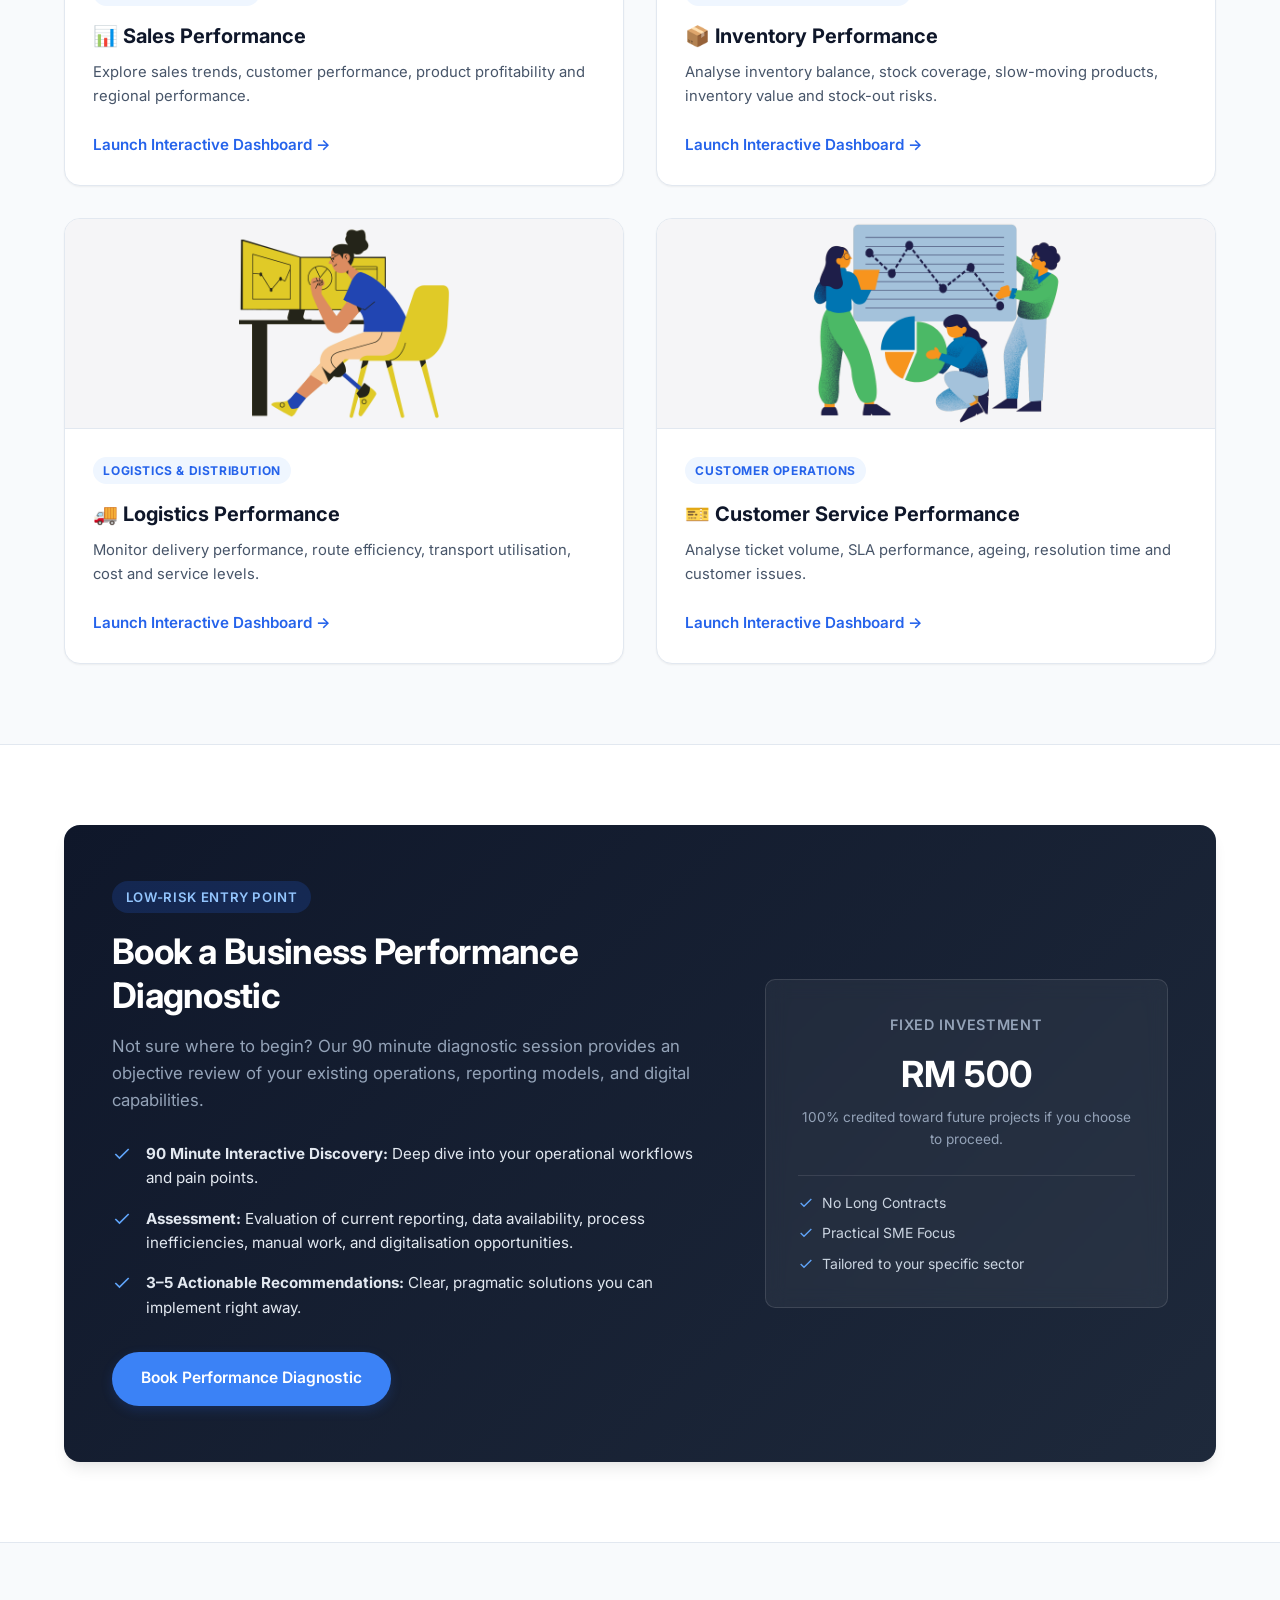
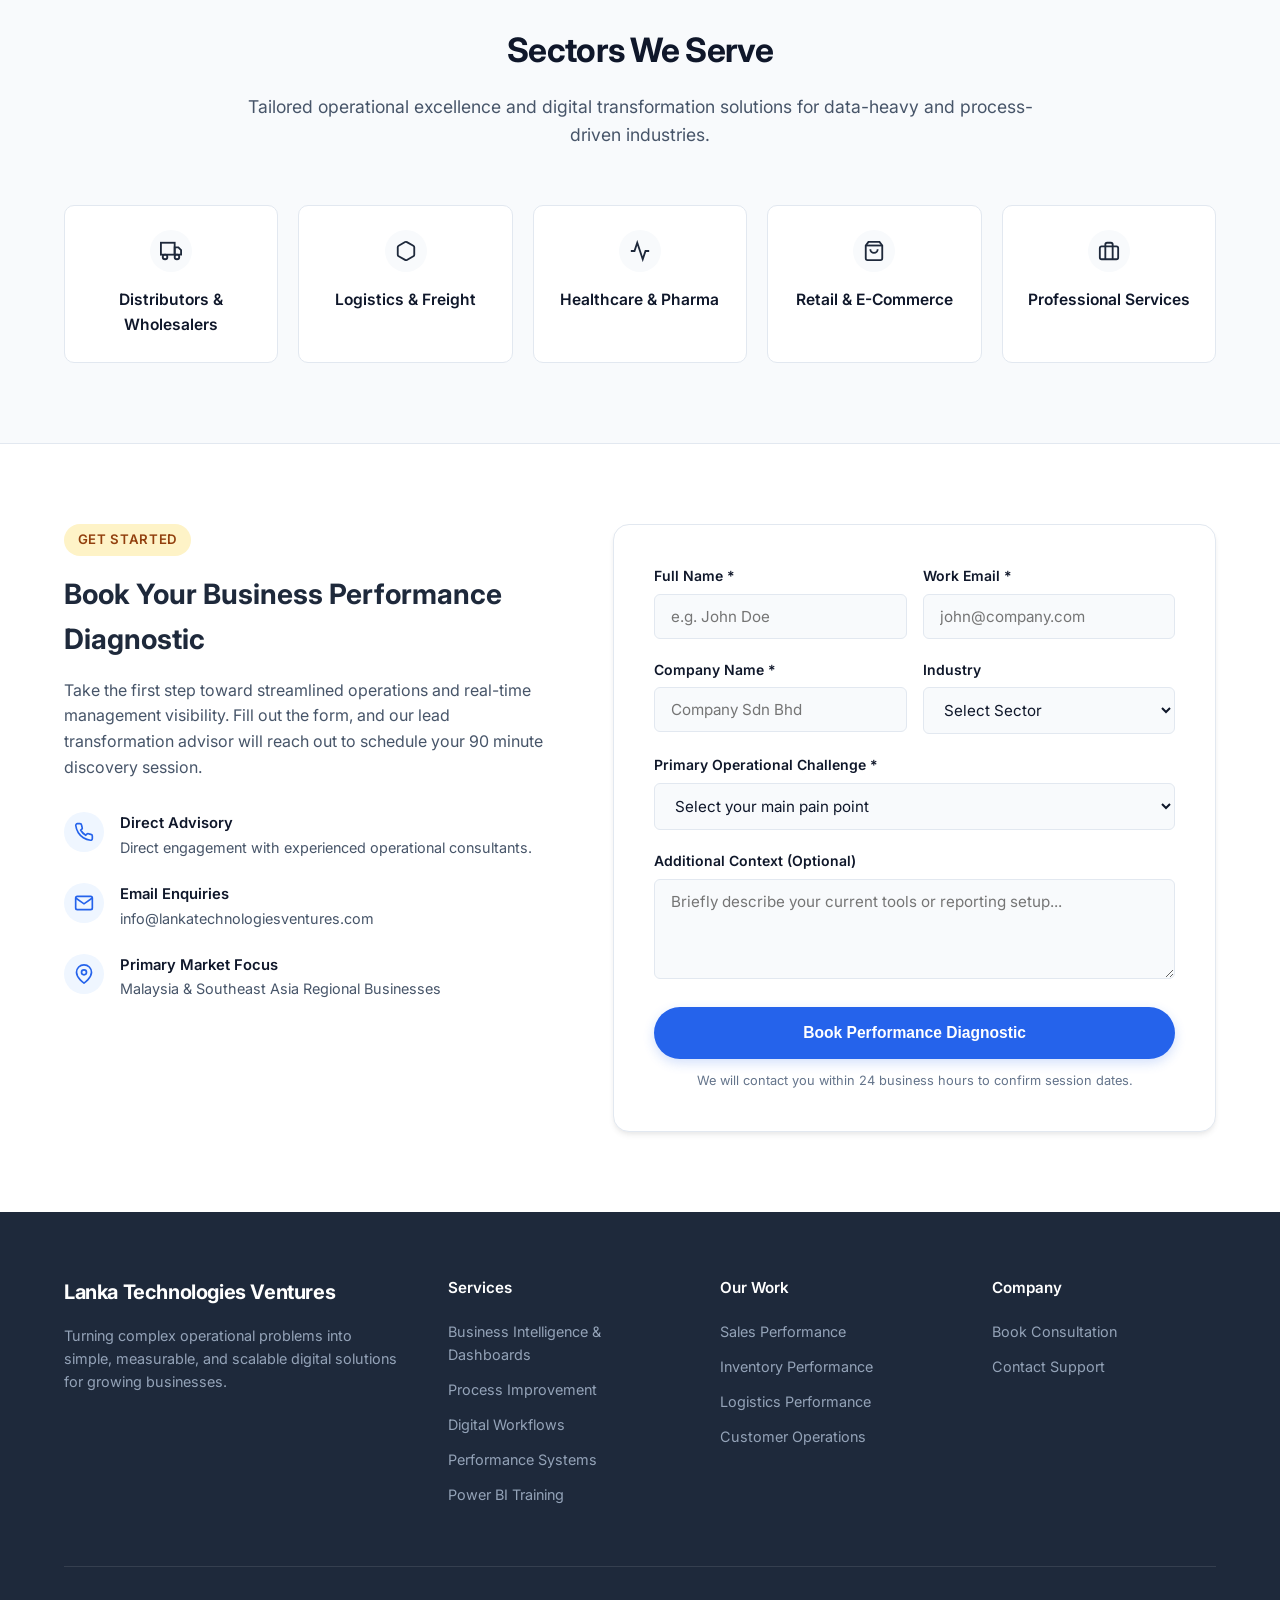
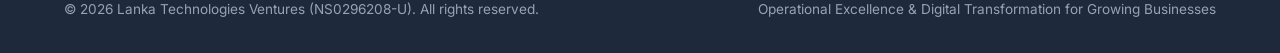
==== commit a07bd579: "Add files via upload" ====
--- a/index.html
+++ b/index.html
@@ -975,7 +975,7 @@
             </ul>
 
             <div class="nav-cta">
-                <a href="#contact" class="btn btn-primary">Request Diagnostic</a>
+                <a href="#contact" class="btn btn-primary">Book Diagnostic</a>
             </div>
 
             <button class="hamburger" id="hamburgerBtn" aria-label="Toggle navigation">
@@ -991,13 +991,13 @@
         <div class="container">
             <div class="hero-grid">
                 <div class="hero-content">
-                    <span class="badge">Practical Operational Excellence</span>
+                    <span class="badge">Practical Operational & Digital Excellence</span>
                     <h1>Operational Excellence & Digital Transformation for Growing Businesses</h1>
                     <p>From custom reports and visual dashboards to hands-on team training, we streamline your daily operations so you spend less time on repetitive tasks and more time running your business.</p>
 
                     <div class="hero-actions">
                         <a href="#contact" class="btn btn-primary">
-                            Request Performance Diagnostic
+                            Book Performance Diagnostic
                             <svg width="18" height="18" viewBox="0 0 24 24" fill="none" stroke="currentColor" stroke-width="2"><path d="M5 12h14M12 5l7 7-7 7"/></svg>
                         </a>
                         <a href="#work" class="btn btn-secondary">Explore Sample Dashboards</a>
@@ -1027,12 +1027,12 @@
                     </div>
                     <h4 style="font-size: 1.25rem; font-weight: 700; margin-bottom: 0.75rem;">Business Performance Diagnostic</h4>
                     <p style="font-size: 0.9rem; color: var(--text-secondary); margin-bottom: 1.25rem;">
-                        A focused 60–90 minute discovery session designed to evaluate your operational reporting and identify fast ROI improvements. 100% credited toward future projects if you choose to proceed.
+                        A focused 90 minute discovery session designed to evaluate your current operational workflows and identify fast ROI improvements. 100% credited toward future projects if you choose to proceed.
                     </p>
                     <ul class="hero-card-list">
                         <li>
                             <svg width="18" height="18" viewBox="0 0 24 24" fill="none" stroke="currentColor" stroke-width="2"><polyline points="20 6 9 17 4 12"/></svg>
-                            <span>Full review of current Excel & reporting workflows</span>
+                            <span>Full review of current operational workflows</span>
                         </li>
                         <li>
                             <svg width="18" height="18" viewBox="0 0 24 24" fill="none" stroke="currentColor" stroke-width="2"><polyline points="20 6 9 17 4 12"/></svg>
@@ -1043,7 +1043,7 @@
                             <span>Tailored implementation roadmap for your business</span>
                         </li>
                     </ul>
-                    <a href="#contact" class="btn btn-primary btn-block">Request Performance Diagnostic</a>
+                    <a href="#contact" class="btn btn-primary btn-block">Book Performance Diagnostic</a>
                 </div>
             </div>
         </div>
@@ -1147,13 +1147,13 @@
                 <div class="card service-card">
                     <div>
                         <div class="service-icon">
-                            <svg width="24" height="24" viewBox="0 0 24 24" fill="none" stroke="currentColor" stroke-width="2"><polyline points="22 12 18 12 15 21 9 3 6 12 2 12"/></svg>
-                        </div>
-                        <h3>Process Improvement</h3>
-                        <p>Streamline workflows with process mapping, bottleneck identification, SOP redesign, and Lean principles to eliminate operational waste.</p>
+                            <svg width="24" height="24" viewBox="0 0 24 24" fill="none" stroke="currentColor" stroke-width="2"><rect x="2" y="3" width="20" height="14" rx="2" ry="2"/><line x1="8" y1="21" x2="16" y2="21"/><line x1="12" y1="17" x2="12" y2="21"/></svg>
+                        </div>
+                        <h3>Digitalisation Projects</h3>
+                        <p>Convert manual spreadsheet and paper/email processes into streamlined digital workflows, automated trackers, and web tools.</p>
                     </div>
                     <div class="service-footer">
-                        <span>Lean & SOP Redesign</span>
+                        <span>Workflow Automation</span>
                         <!-- <span>RM 3k – 10k</span> -->
                     </div>
                 </div>
@@ -1161,13 +1161,27 @@
                 <div class="card service-card">
                     <div>
                         <div class="service-icon">
-                            <svg width="24" height="24" viewBox="0 0 24 24" fill="none" stroke="currentColor" stroke-width="2"><rect x="2" y="3" width="20" height="14" rx="2" ry="2"/><line x1="8" y1="21" x2="16" y2="21"/><line x1="12" y1="17" x2="12" y2="21"/></svg>
-                        </div>
-                        <h3>Digitalisation Projects</h3>
-                        <p>Convert manual spreadsheet and paper/email processes into streamlined digital workflows, automated trackers, and web tools.</p>
+                            <svg width="24" height="24" viewBox="0 0 24 24" fill="none" stroke="currentColor" stroke-width="2"><polygon points="12 2 2 7 12 12 22 7 12 2"/><polyline points="2 17 12 22 22 17"/><polyline points="2 12 12 17 22 12"/></svg>
+                        </div>
+                        <h3>Digital Transformation Advisory</h3>
+                        <p>Strategic technology assessments, transformation roadmaps, and vendor-neutral advisory to guide your growth phase effectively.</p>
                     </div>
                     <div class="service-footer">
-                        <span>Workflow Automation</span>
+                        <span>Roadmaps & Strategy</span>
+                        <!-- <span>RM 3k – 8k</span> -->
+                    </div>
+                </div>
+
+                <div class="card service-card">
+                    <div>
+                        <div class="service-icon">
+                            <svg width="24" height="24" viewBox="0 0 24 24" fill="none" stroke="currentColor" stroke-width="2"><polyline points="22 12 18 12 15 21 9 3 6 12 2 12"/></svg>
+                        </div>
+                        <h3>Operational Process Improvement</h3>
+                        <p>Streamline workflows with process mapping, bottleneck identification, SOP redesign, and Lean principles to eliminate operational waste.</p>
+                    </div>
+                    <div class="service-footer">
+                        <span>Lean & SOP Redesign</span>
                         <!-- <span>RM 3k – 10k</span> -->
                     </div>
                 </div>
@@ -1200,19 +1214,7 @@
                     </div>
                 </div>
 
-                <div class="card service-card">
-                    <div>
-                        <div class="service-icon">
-                            <svg width="24" height="24" viewBox="0 0 24 24" fill="none" stroke="currentColor" stroke-width="2"><polygon points="12 2 2 7 12 12 22 7 12 2"/><polyline points="2 17 12 22 22 17"/><polyline points="2 12 12 17 22 12"/></svg>
-                        </div>
-                        <h3>Digital Transformation Advisory</h3>
-                        <p>Strategic technology assessments, transformation roadmaps, and vendor-neutral advisory to guide your growth phase effectively.</p>
-                    </div>
-                    <div class="service-footer">
-                        <span>Roadmaps & Strategy</span>
-                        <!-- <span>RM 3k – 8k</span> -->
-                    </div>
-                </div>
+                
             </div>
         </div>
     </section>
@@ -1306,16 +1308,16 @@
             <div class="diagnostic-banner">
                 <div class="diagnostic-grid">
                     <div>
-                        <span class="badge" style="background: rgba(37,99,235,0.2); color: #93C5FD;">Low-Risk Entry Session</span>
+                        <span class="badge" style="background: rgba(37,99,235,0.2); color: #93C5FD;">Low-Risk Entry Point</span>
                         <h2>Book a Business Performance Diagnostic</h2>
                         <p>
-                            Not sure where to begin? Our 60–90 minute diagnostic session provides an objective external review of your existing operations, reporting models, and digital capabilities.
+                            Not sure where to begin? Our 90 minute diagnostic session provides an objective review of your existing operations, reporting models, and digital capabilities.
                         </p>
 
                         <div class="diagnostic-features">
                             <div class="diagnostic-item">
                                 <svg width="20" height="20" viewBox="0 0 24 24" fill="none" stroke="currentColor" stroke-width="2"><polyline points="20 6 9 17 4 12"/></svg>
-                                <span><strong>60–90 Minute Interactive Discovery:</strong> Deep dive into your operational workflows and pain points.</span>
+                                <span><strong>90 Minute Interactive Discovery:</strong> Deep dive into your operational workflows and pain points.</span>
                             </div>
                             <div class="diagnostic-item">
                                 <svg width="20" height="20" viewBox="0 0 24 24" fill="none" stroke="currentColor" stroke-width="2"><polyline points="20 6 9 17 4 12"/></svg>
@@ -1327,7 +1329,7 @@
                             </div>
                         </div>
 
-                        <a href="#contact" class="btn btn-primary" style="background-color: #3B82F6;">Request Performance Diagnostic</a>
+                        <a href="#contact" class="btn btn-primary" style="background-color: #3B82F6;">Book Performance Diagnostic</a>
                     </div>
 
                     <div class="diagnostic-pricing-box">
@@ -1359,7 +1361,7 @@
         <div class="container">
             <div class="section-header">
                 <h2>Sectors We Serve</h2>
-                <p>Tailored operational and digital excellence solutions for data-heavy and process-driven industries.</p>
+                <p>Tailored operational excellence and digital transformation solutions for data-heavy and process-driven industries.</p>
             </div>
 
             <div class="industry-grid">
@@ -1407,8 +1409,8 @@
             <div class="contact-grid">
                 <div class="contact-info">
                     <span class="badge" style="background: #FEF3C7; color: #92400E;"">Get Started</span>
-                    <h3>Schedule Your Business Performance Diagnostic</h3>
-                    <p>Take the first step toward streamlined operations and real-time management visibility. Fill out the form, and our lead transformation advisor will reach out to schedule your 60–90 minute discovery session.</p>
+                    <h3>Book Your Business Performance Diagnostic</h3>
+                    <p>Take the first step toward streamlined operations and real-time management visibility. Fill out the form, and our lead transformation advisor will reach out to schedule your 90 minute discovery session.</p>
 
                     <div class="contact-detail-item">
                         <div class="contact-detail-icon">
@@ -1498,7 +1500,7 @@
                         </div>
 
                         <button type="submit" id="submitBtn" class="btn btn-primary btn-block" style="padding: 1rem;">
-                            Request Performance Diagnostic
+                            Book Performance Diagnostic
                         </button>
 
                         <p class="form-note">
